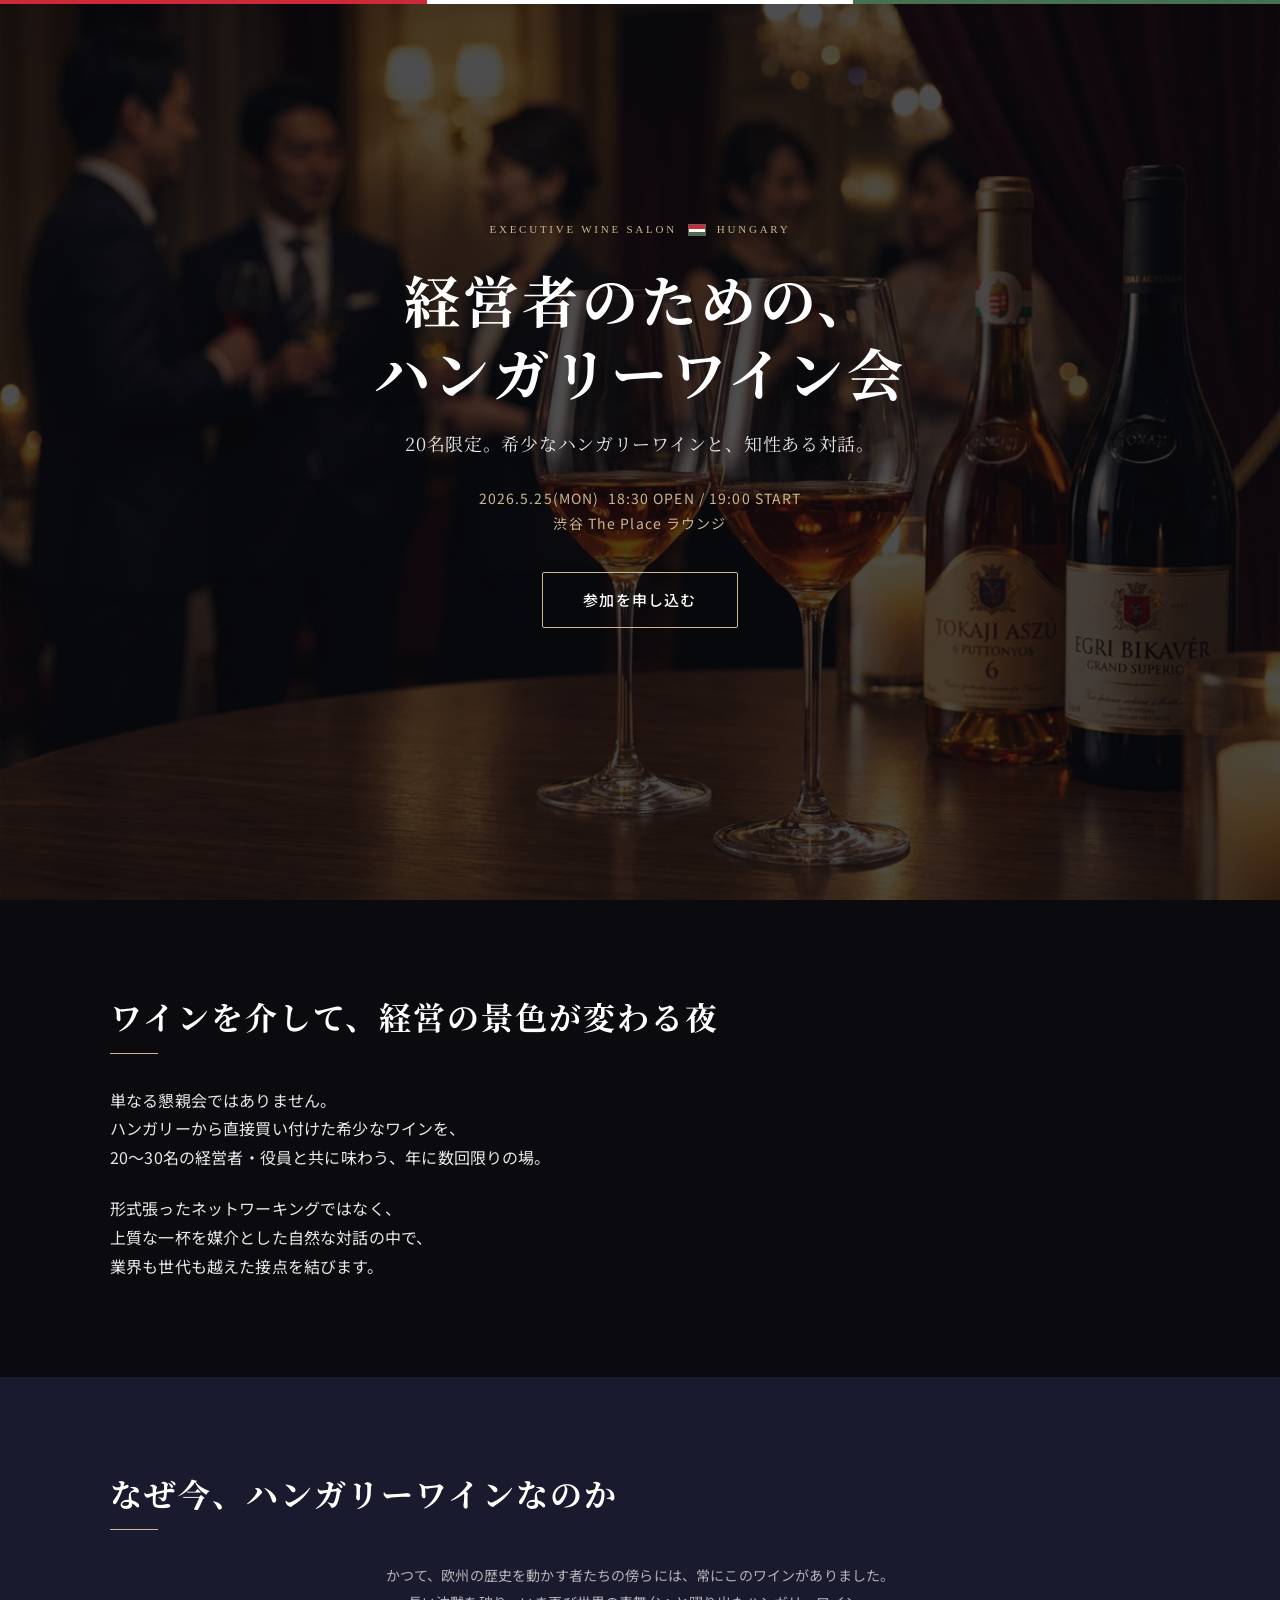
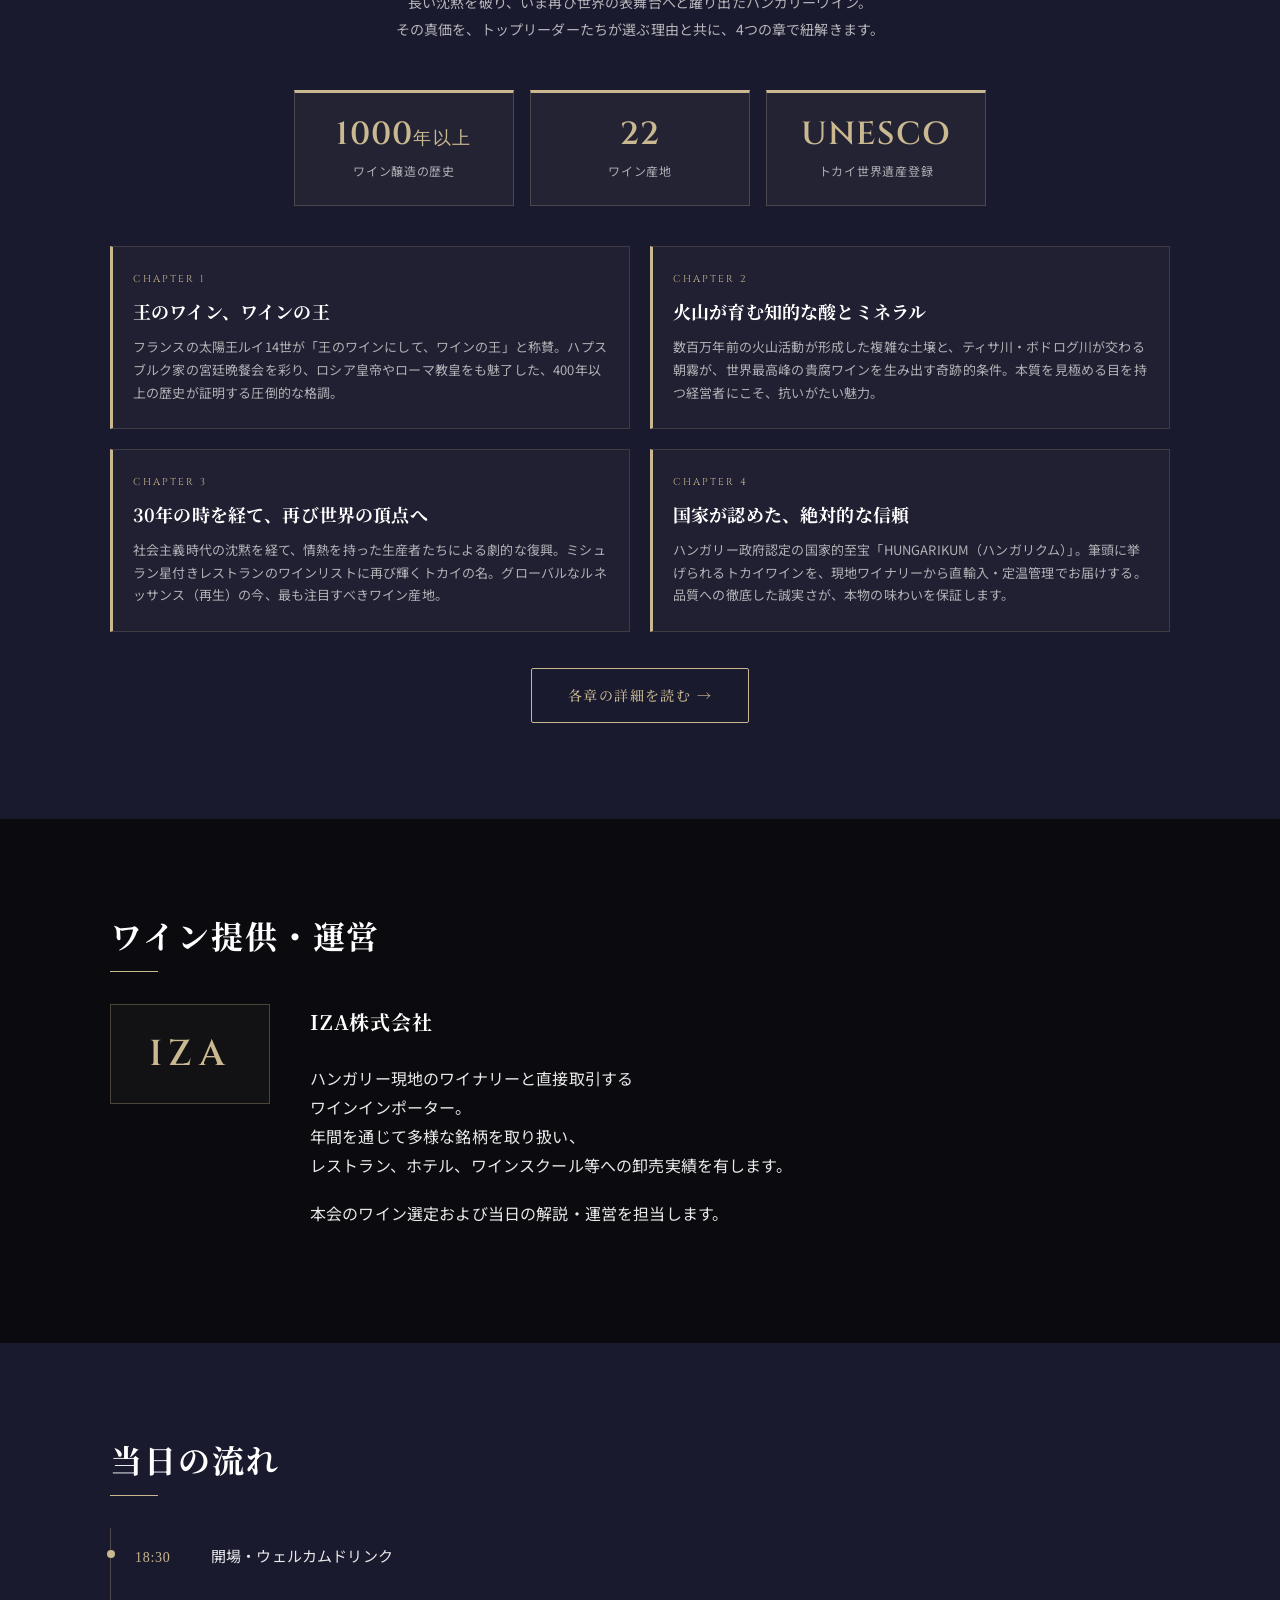
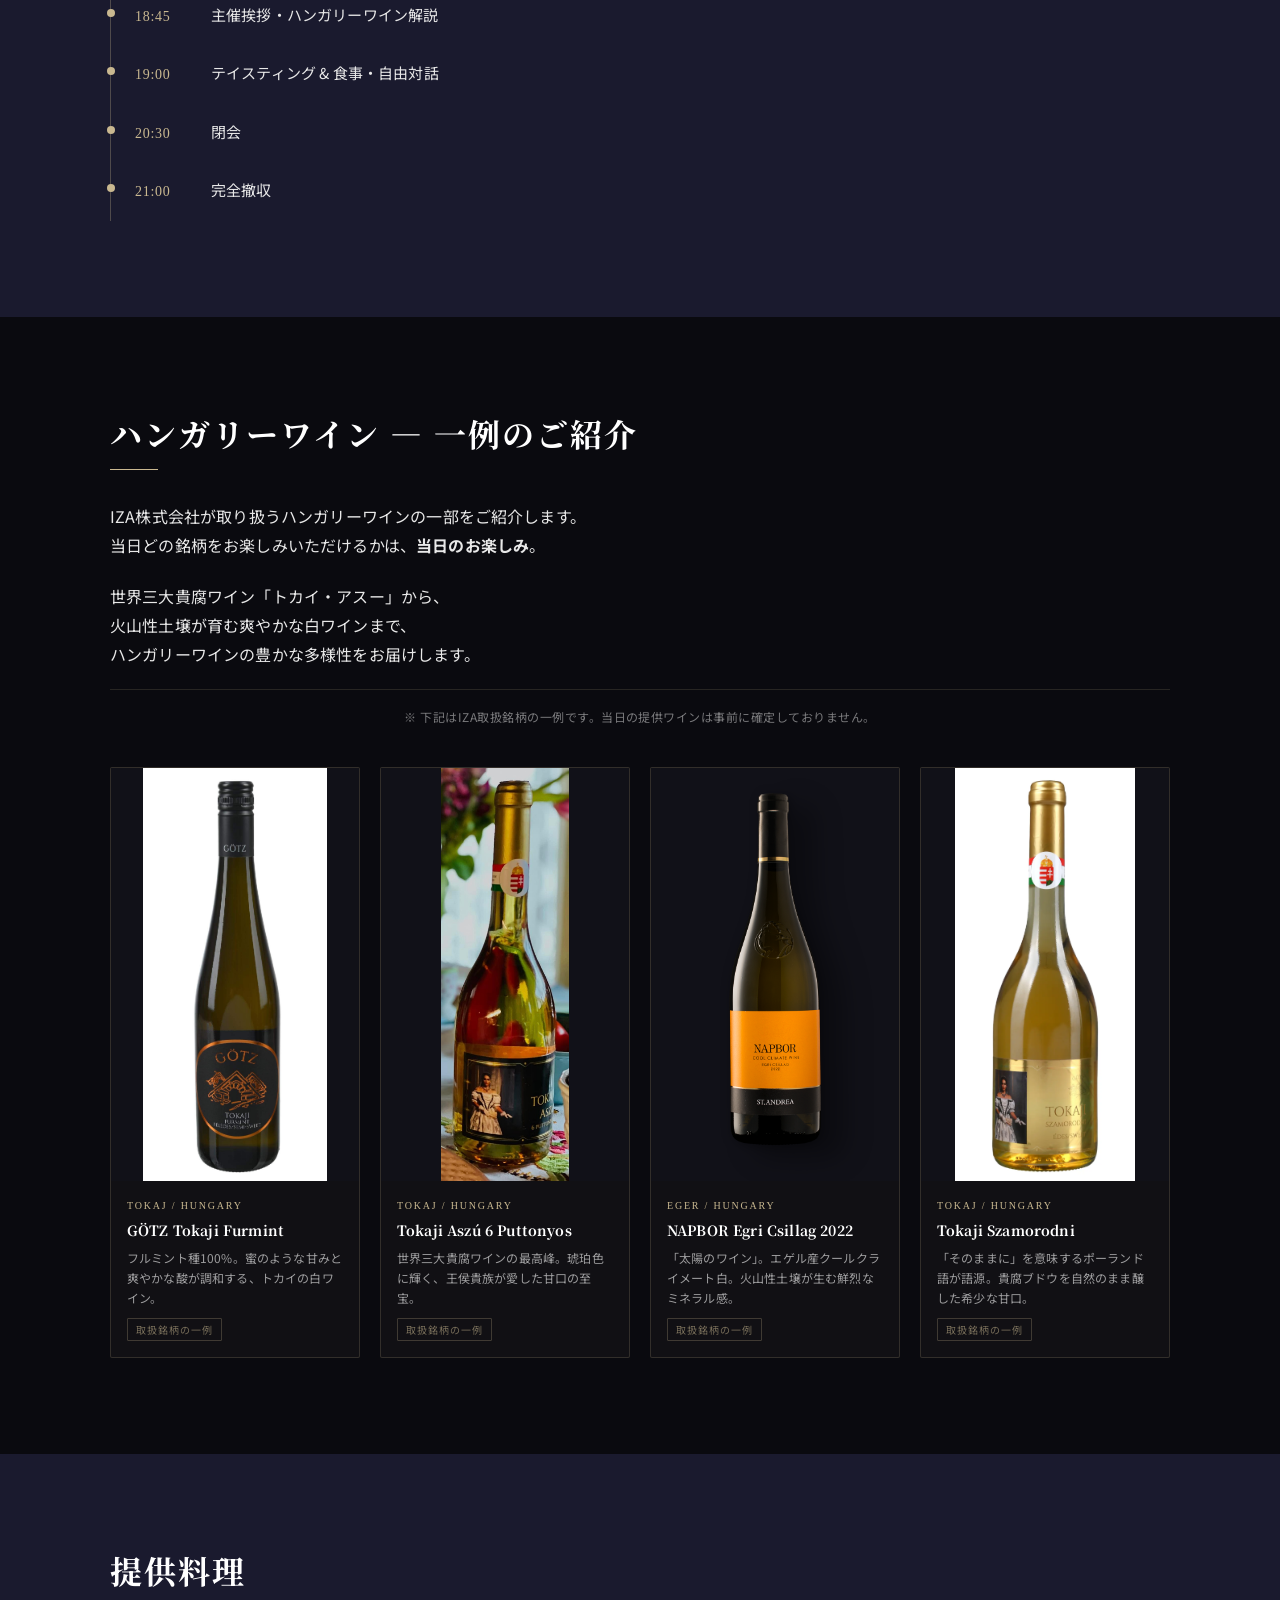
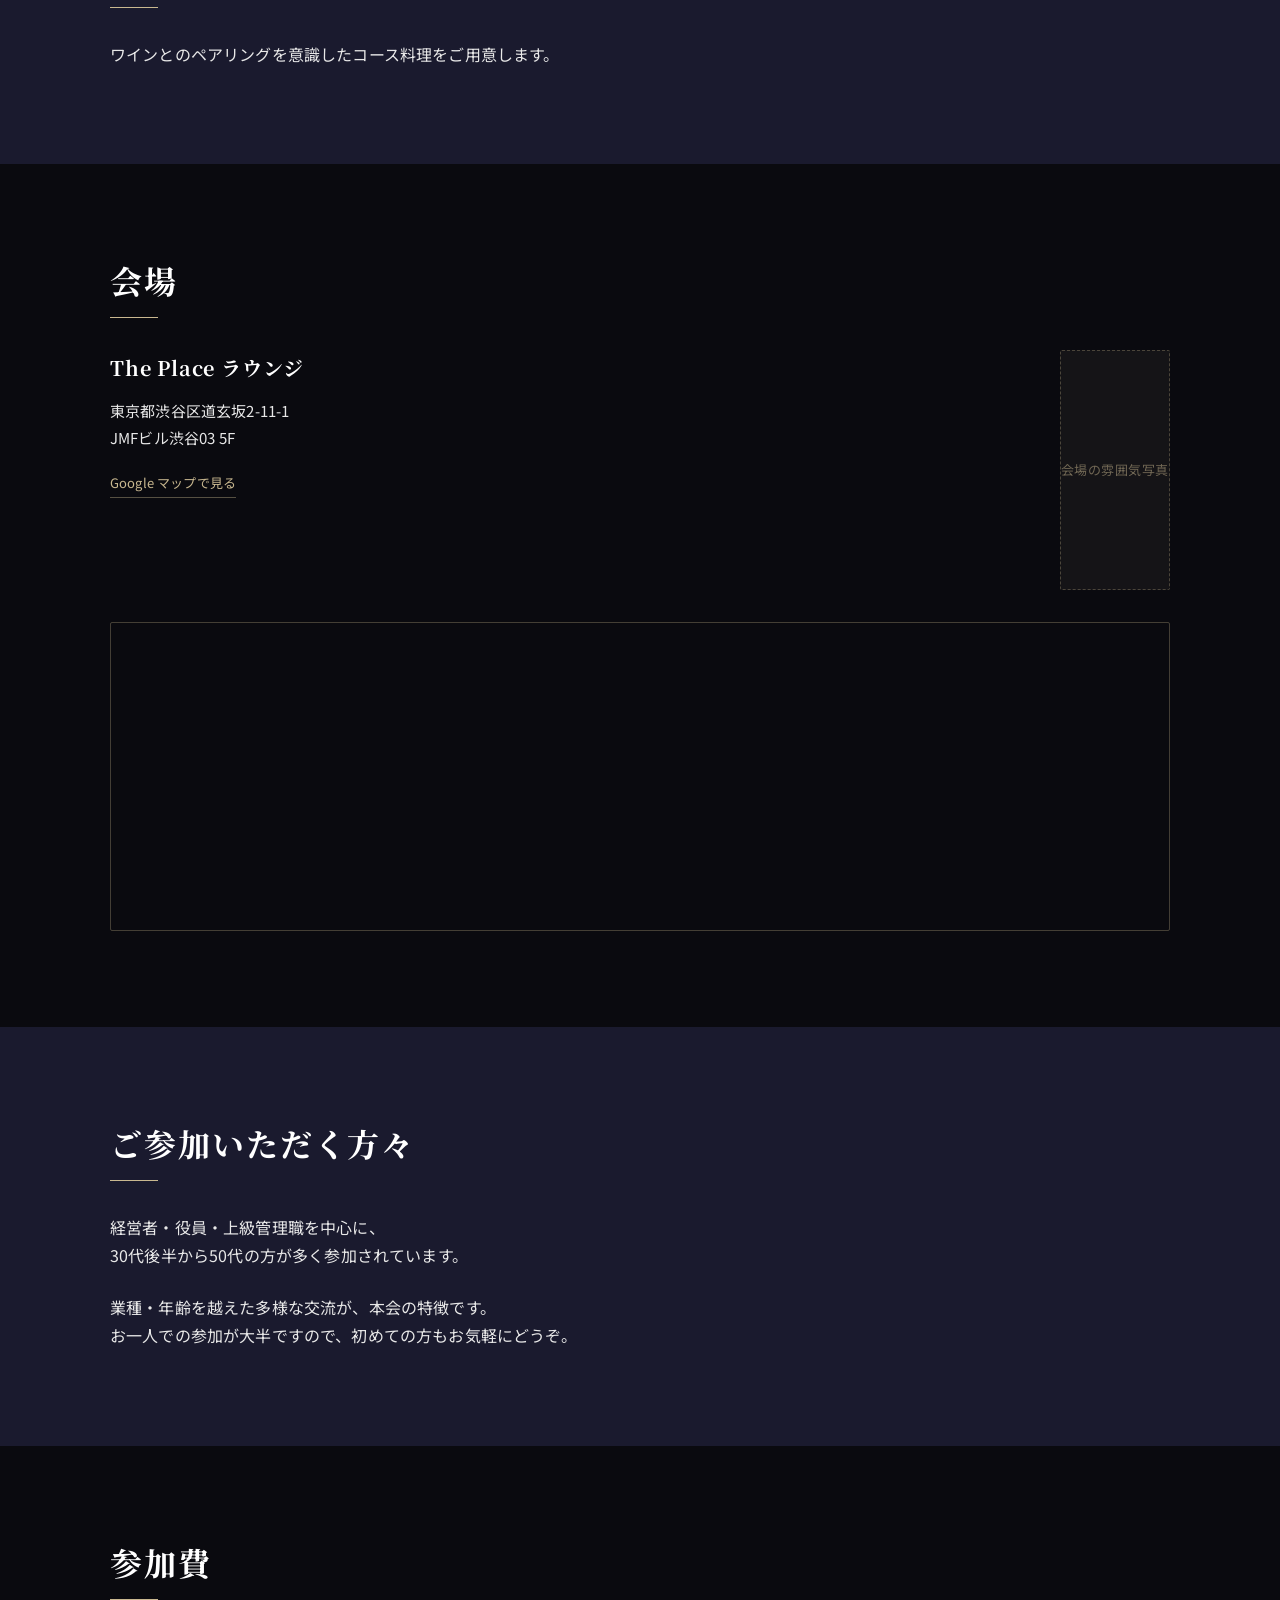
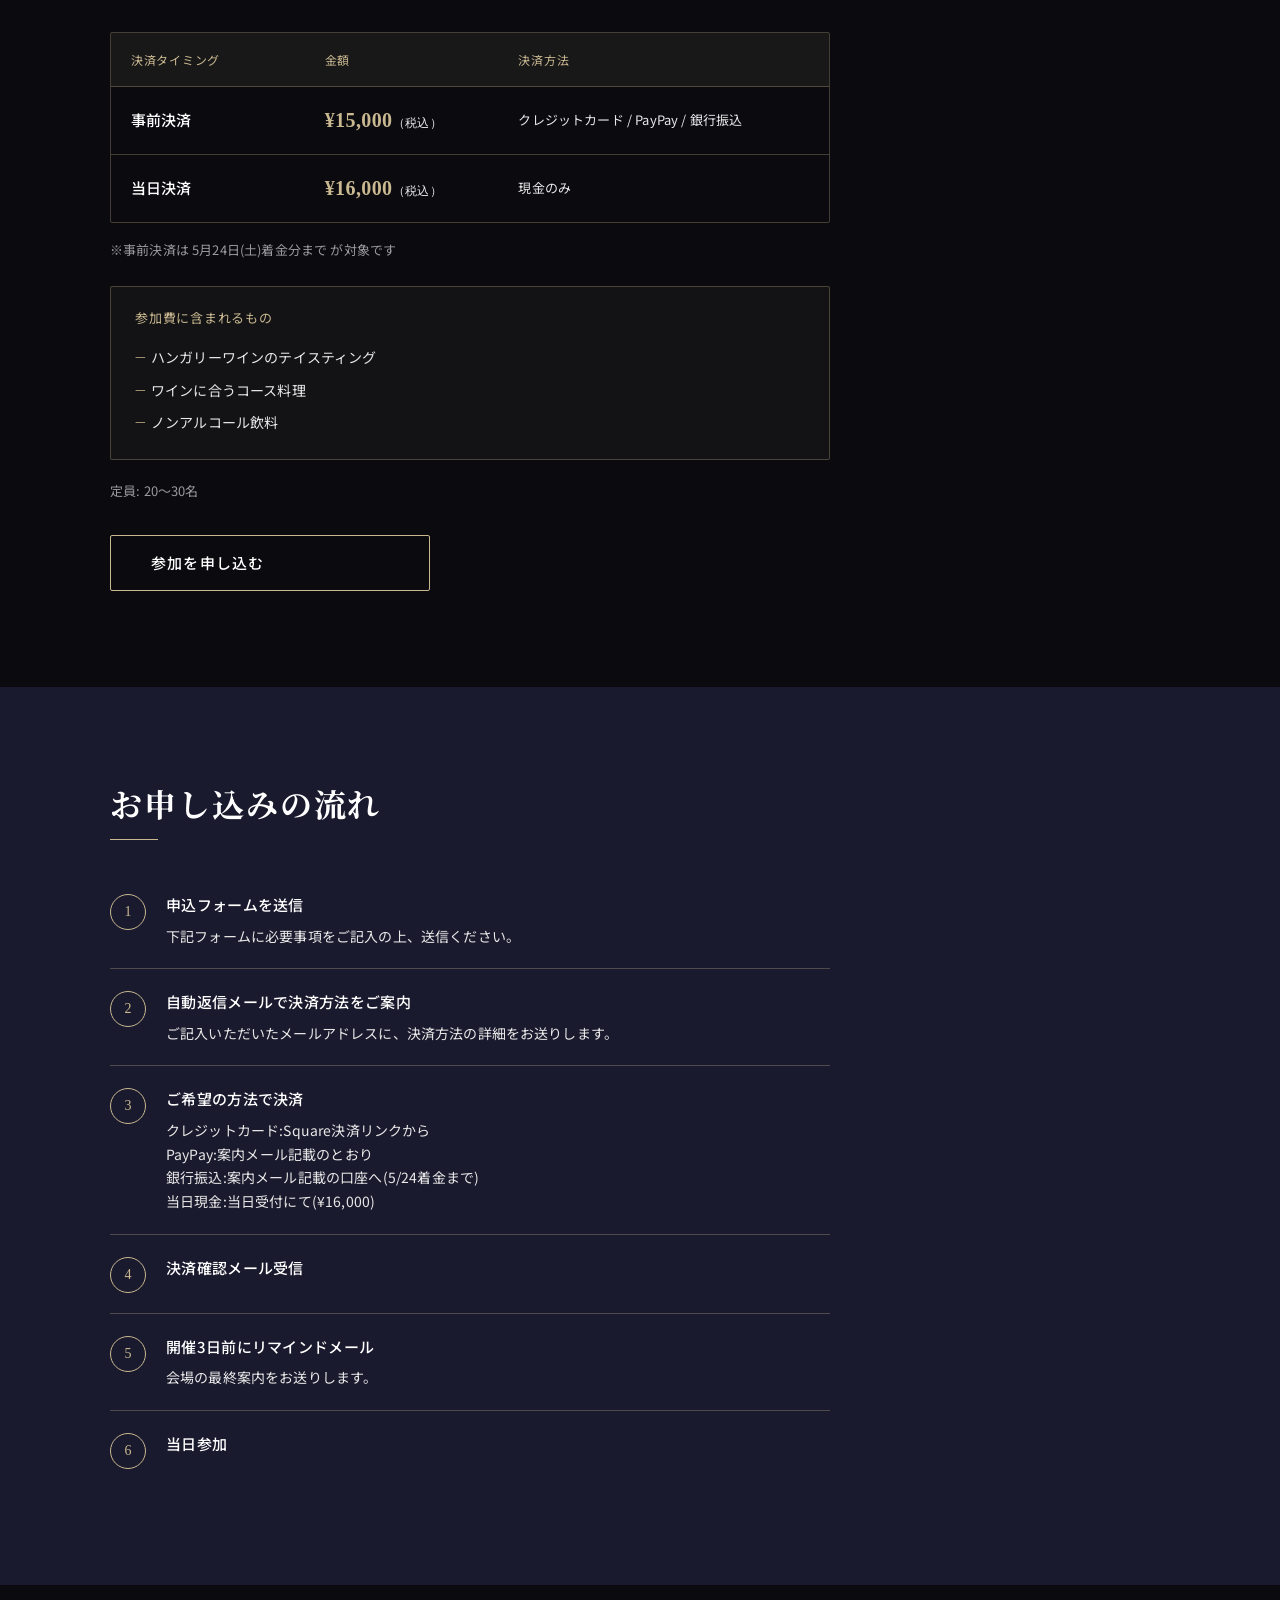
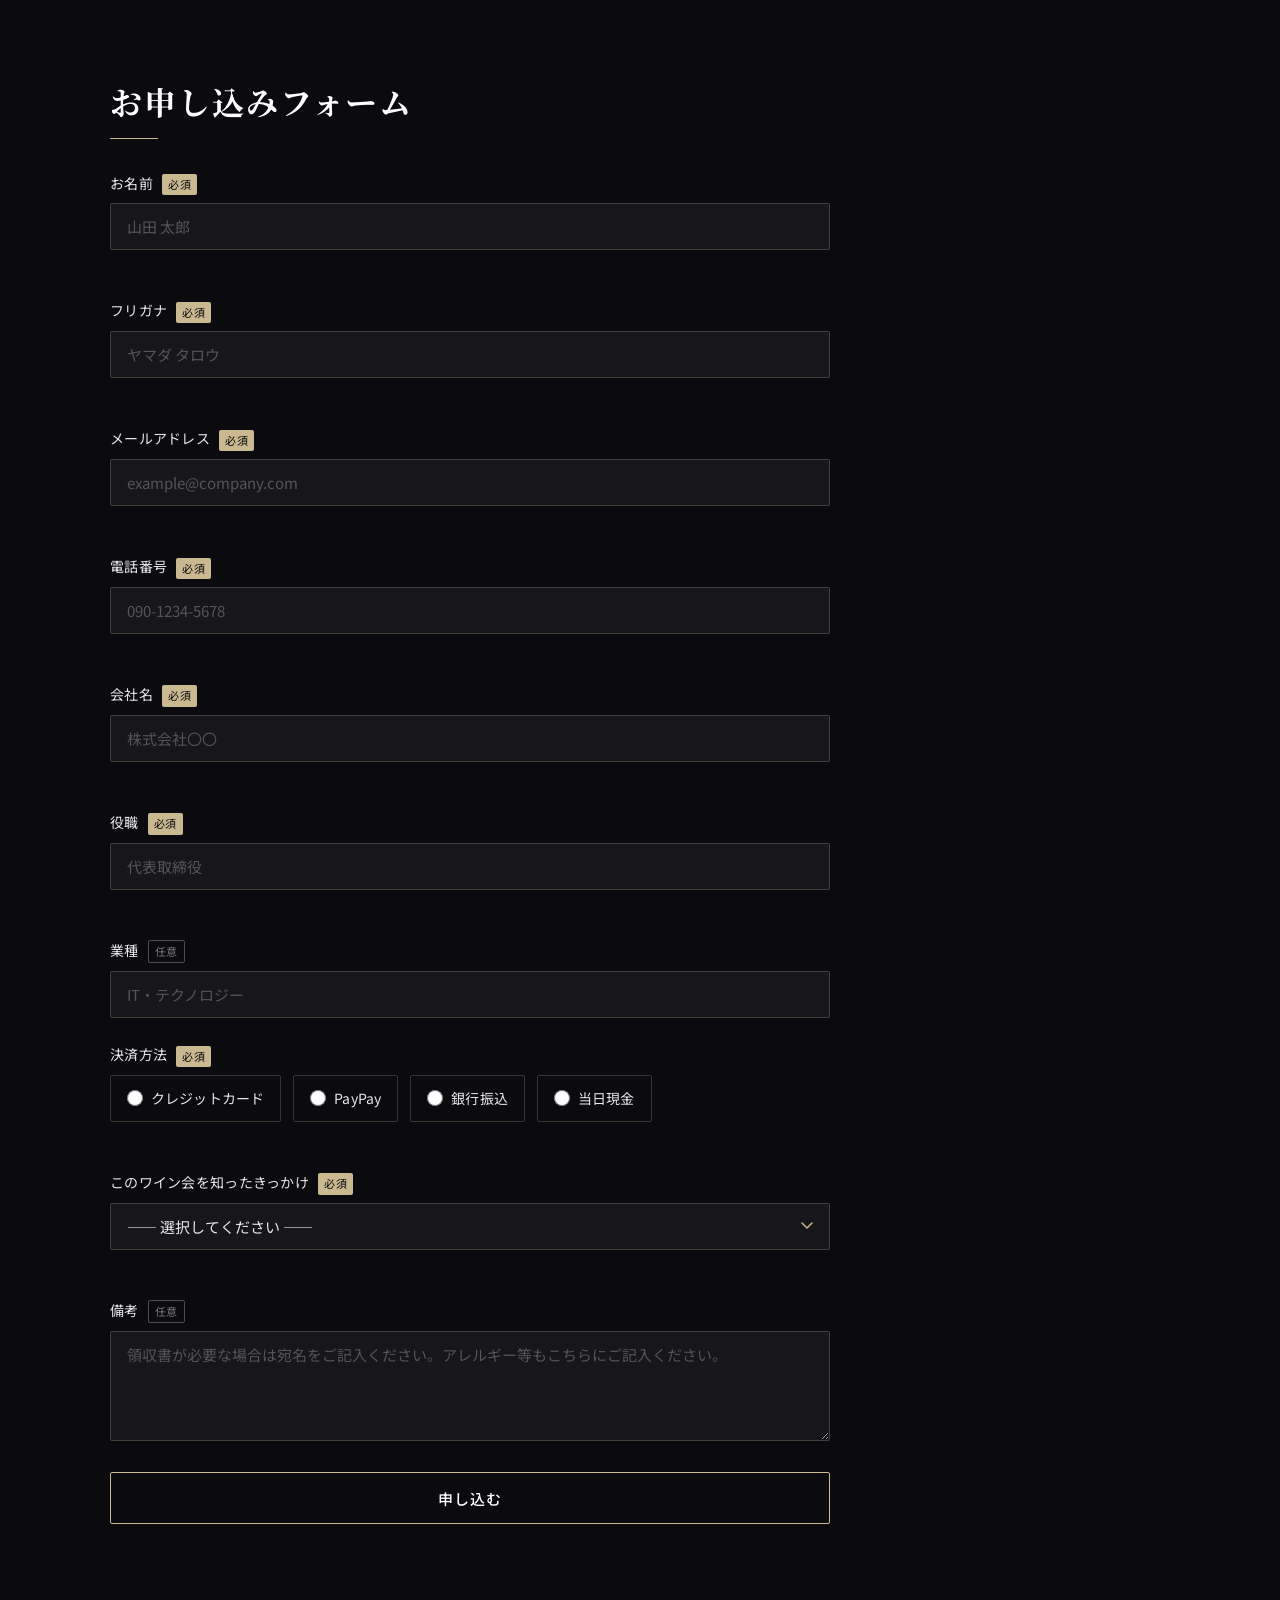
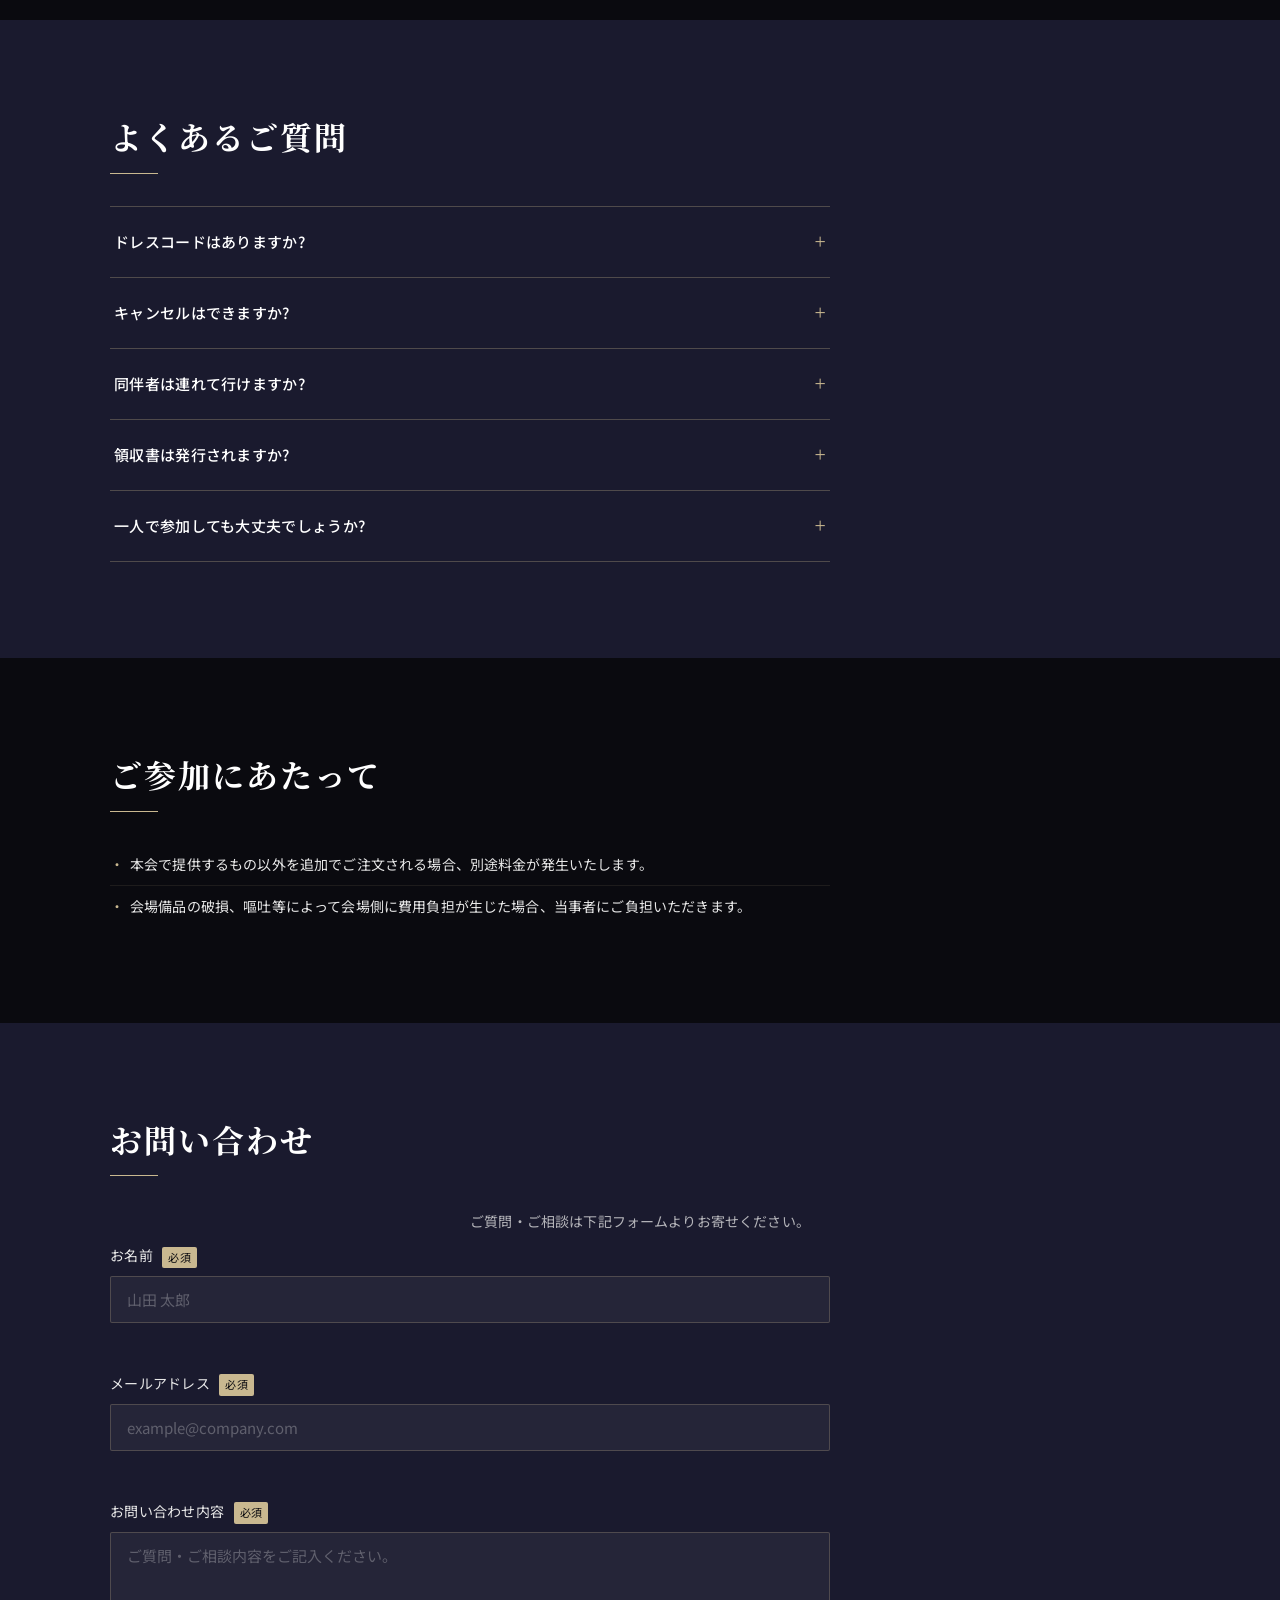
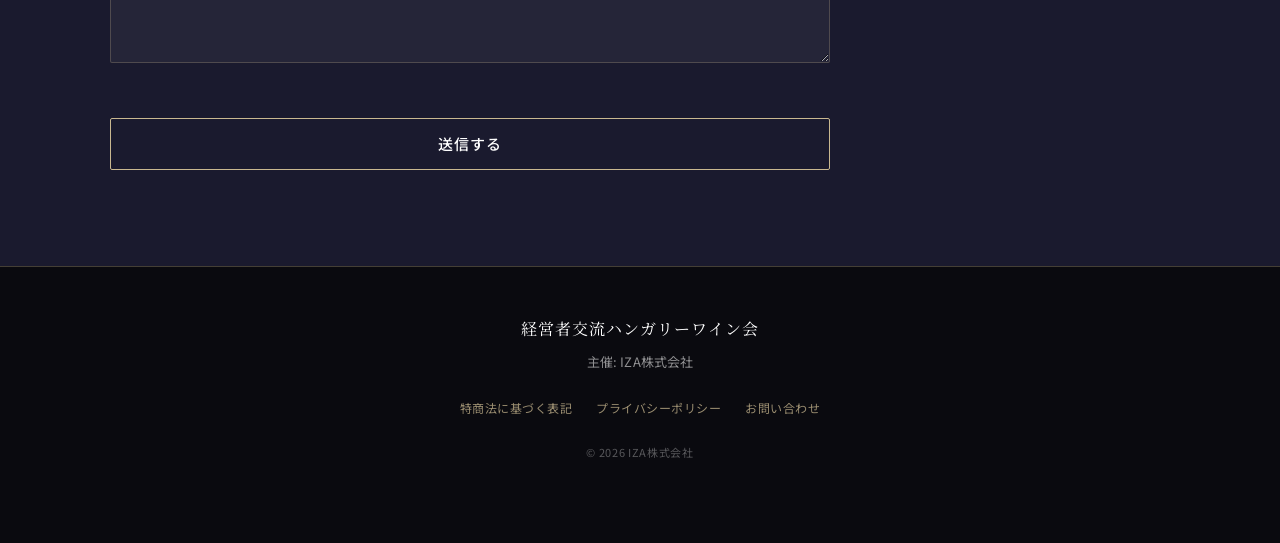
==== class-e-lp/index.html @ a647cb9e "fix: 誤字修正・時刻表記統一・HTML構造とCSSの整理 - index.html: 誤変換/簡体字を修正（傍ら、躍り出た、醸造、遺産、ルイ14世、HUNGARIKUM、徹底、ほか）、ヒーローとs" ====
<!DOCTYPE html>
<html lang="ja">
<head>
  <meta charset="UTF-8">
  <meta name="viewport" content="width=device-width, initial-scale=1.0">
  <title>経営者交流ハンガリーワイン会 | 2026年5月25日(月) 渋谷</title>
  <meta name="description" content="20名限定。希少なハンガリーワインと、知性ある対話。2026年5月25日(月)18:30開場・19:00開始、渋谷 The Place ラウンジにて開催。">

  <!-- OGP / Twitter Card -->
  <meta property="og:title" content="経営者交流ハンガリーワイン会 | 2026年5月25日(月)">
  <meta property="og:description" content="20名限定。希少なハンガリーワインと、知性ある対話。渋谷 The Place ラウンジにて開催。">
  <meta property="og:image" content="images/hero.png">
  <meta property="og:url" content="https://m-tkd.github.io/IZAJAPAN/class-e-lp/">
  <meta property="og:type" content="website">
  <meta property="og:site_name" content="経営者交流ハンガリーワイン会">
  <meta name="twitter:card" content="summary_large_image">
  <meta name="twitter:title" content="経営者交流ハンガリーワイン会 | 2026年5月25日(月)">
  <meta name="twitter:description" content="20名限定。希少なハンガリーワインと、知性ある対話。渋谷 The Place ラウンジにて開催。">
  <meta name="twitter:image" content="images/hero.png">

  <!-- Schema.org Event 構造化データ -->
  <script type="application/ld+json">
  {
    "@context": "https://schema.org",
    "@type": "Event",
    "name": "経営者交流ハンガリーワイン会 (Class-E)",
    "startDate": "2026-05-25T18:30:00+09:00",
    "endDate": "2026-05-25T21:00:00+09:00",
    "doorTime": "2026-05-25T18:30:00+09:00",
    "location": {
      "@type": "Place",
      "name": "The Place ラウンジ",
      "address": {
        "@type": "PostalAddress",
        "streetAddress": "道玄坂2-11-1 JMFビル渋谷03 5F",
        "addressLocality": "渋谷区",
        "addressRegion": "東京都",
        "addressCountry": "JP"
      }
    },
    "description": "20名限定。希少なハンガリーワインと、知性ある対話。経営者・役員を対象とした上質な交流会。",
    "organizer": {
      "@type": "Organization",
      "name": "IZA株式会社"
    },
    "offers": {
      "@type": "Offer",
      "price": "15000",
      "priceCurrency": "JPY",
      "availability": "https://schema.org/InStock",
      "url": "https://m-tkd.github.io/IZAJAPAN/class-e-lp/"
    }
  }
  </script>

  <!-- Meta Pixel -->
  <script>
  !function(f,b,e,v,n,t,s)
  {if(f.fbq)return;n=f.fbq=function(){n.callMethod?
  n.callMethod.apply(n,arguments):n.queue.push(arguments)};
  if(!f._fbq)f._fbq=n;n.push=n;n.loaded=!0;n.version='2.0';
  n.queue=[];t=b.createElement(e);t.async=!0;
  t.src=v;s=b.getElementsByTagName(e)[0];
  s.parentNode.insertBefore(t,s)}(window, document,'script',
  'https://connect.facebook.net/en_US/fbevents.js');
  fbq('init', '[META_PIXEL_ID]');
  fbq('track', 'PageView');
  </script>
  <noscript>
    <img height="1" width="1" style="display:none"
    src="https://www.facebook.com/tr?id=[META_PIXEL_ID]&ev=PageView&noscript=1" alt=""/>
  </noscript>

  <!-- GA4 -->
  <script async src="https://www.googletagmanager.com/gtag/js?id=[GA4_MEASUREMENT_ID]"></script>
  <script>
    window.dataLayer = window.dataLayer || [];
    function gtag(){dataLayer.push(arguments);}
    gtag('js', new Date());
    gtag('config', '[GA4_MEASUREMENT_ID]');
  </script>

  <!-- Google Fonts -->
  <link rel="preconnect" href="https://fonts.googleapis.com">
  <link rel="preconnect" href="https://fonts.gstatic.com" crossorigin>
  <link href="https://fonts.googleapis.com/css2?family=Noto+Serif+JP:wght@400;500;700&family=Noto+Sans+JP:wght@400;500&family=Cinzel:wght@400;600&display=swap" rel="stylesheet">

  <link rel="stylesheet" href="css/style.css">
</head>
<body>

  <!-- ハンガリーカラーバー（赤・白・緑） -->
  <div class="hungary-bar" aria-hidden="true">
    <span class="hungary-bar__stripe hungary-bar__stripe--red"></span>
    <span class="hungary-bar__stripe hungary-bar__stripe--white"></span>
    <span class="hungary-bar__stripe hungary-bar__stripe--green"></span>
  </div>

  <!-- ① ヒーロー(ファーストビュー) -->
  <section class="hero" id="hero">
    <div class="hero__bg">
      <img src="images/hero.png" alt="経営者交流ハンガリーワイン会" class="hero__bg-img" fetchpriority="high">
      <div class="hero__overlay"></div>
    </div>
    <div class="hero__content">
      <p class="hero__label">EXECUTIVE WINE SALON&nbsp;&nbsp;<span class="hero__flag" aria-hidden="true"><span class="hero__flag-stripe hero__flag-stripe--red"></span><span class="hero__flag-stripe hero__flag-stripe--white"></span><span class="hero__flag-stripe hero__flag-stripe--green"></span></span>&nbsp;&nbsp;HUNGARY</p>
      <h1 class="hero__title">
        経営者のための、<br>ハンガリーワイン会
      </h1>
      <p class="hero__subtitle">20名限定。希少なハンガリーワインと、知性ある対話。</p>
      <p class="hero__meta">
        2026.5.25(MON)&nbsp;&nbsp;18:30 OPEN&nbsp;/&nbsp;19:00 START<br>
        渋谷 The Place ラウンジ
      </p>
      <a href="#form" class="btn btn--primary hero__cta" id="hero-cta">参加を申し込む</a>
    </div>
  </section>

  <!-- ② 会の概要 -->
  <section class="section section--dark" id="about">
    <div class="container">
      <h2 class="section__title">ワインを介して、経営の景色が変わる夜</h2>
      <div class="section__body">
        <p>単なる懇親会ではありません。<br>
        ハンガリーから直接買い付けた希少なワインを、<br>
        20〜30名の経営者・役員と共に味わう、年に数回限りの場。</p>
        <p>形式張ったネットワーキングではなく、<br>
        上質な一杯を媒介とした自然な対話の中で、<br>
        業界も世代も越えた接点を結びます。</p>
      </div>
    </div>
  </section>

  <!-- ③ なぜハンガリーワインか -->
  <section class="section section--secondary" id="hungary">
    <div class="container">
      <h2 class="section__title">なぜ今、ハンガリーワインなのか</h2>
      <p class="section__lead">かつて、欧州の歴史を動かす者たちの傍らには、常にこのワインがありました。<br>長い沈黙を破り、いま再び世界の表舞台へと躍り出たハンガリーワイン。<br>その真価を、トップリーダーたちが選ぶ理由と共に、4つの章で紐解きます。</p>

      <!-- ハンガリー統計バッジ -->
      <div class="hungary-facts">
        <div class="hungary-fact">
          <span class="hungary-fact__num">1000<small>年以上</small></span>
          <span class="hungary-fact__label">ワイン醸造の歴史</span>
        </div>
        <div class="hungary-fact">
          <span class="hungary-fact__num">22</span>
          <span class="hungary-fact__label">ワイン産地</span>
        </div>
        <div class="hungary-fact">
          <span class="hungary-fact__num">UNESCO</span>
          <span class="hungary-fact__label">トカイ世界遺産登録</span>
        </div>
      </div>

      <!-- 4章構成 -->
      <div class="hungary-chapters">
        <div class="hungary-chapter">
          <div class="hungary-chapter__num">Chapter 1</div>
          <h3 class="hungary-chapter__title">王のワイン、ワインの王</h3>
          <p class="hungary-chapter__desc">フランスの太陽王ルイ14世が「王のワインにして、ワインの王」と称賛。ハプスブルク家の宮廷晩餐会を彩り、ロシア皇帝やローマ教皇をも魅了した、400年以上の歴史が証明する圧倒的な格調。</p>
        </div>
        <div class="hungary-chapter">
          <div class="hungary-chapter__num">Chapter 2</div>
          <h3 class="hungary-chapter__title">火山が育む知的な酸とミネラル</h3>
          <p class="hungary-chapter__desc">数百万年前の火山活動が形成した複雑な土壌と、ティサ川・ボドログ川が交わる朝霧が、世界最高峰の貴腐ワインを生み出す奇跡的条件。本質を見極める目を持つ経営者にこそ、抗いがたい魅力。</p>
        </div>
        <div class="hungary-chapter">
          <div class="hungary-chapter__num">Chapter 3</div>
          <h3 class="hungary-chapter__title">30年の時を経て、再び世界の頂点へ</h3>
          <p class="hungary-chapter__desc">社会主義時代の沈黙を経て、情熱を持った生産者たちによる劇的な復興。ミシュラン星付きレストランのワインリストに再び輝くトカイの名。グローバルなルネッサンス（再生）の今、最も注目すべきワイン産地。</p>
        </div>
        <div class="hungary-chapter">
          <div class="hungary-chapter__num">Chapter 4</div>
          <h3 class="hungary-chapter__title">国家が認めた、絶対的な信頼</h3>
          <p class="hungary-chapter__desc">ハンガリー政府認定の国家的至宝「HUNGARIKUM（ハンガリクム）」。筆頭に挙げられるトカイワインを、現地ワイナリーから直輸入・定温管理でお届けする。品質への徹底した誠実さが、本物の味わいを保証します。</p>
        </div>
      </div>

      <div class="hungary-readmore">
        <a href="https://premium-hungarywine.square.site/s/stories/%E3%81%AA%E3%81%9C%E4%BB%8A%E3%83%8F%E3%83%B3%E3%82%AC%E3%83%AA%E3%83%BC%E3%83%AF%E3%82%A4%E3%83%B3%E3%81%AA%E3%81%AE%E3%81%8B%EF%BC%9F" target="_blank" rel="noopener noreferrer" class="btn btn--outline">各章の詳細を読む &rarr;</a>
      </div>
    </div>
  </section>

  <!-- ④ 主催者紹介 -->
  <section class="section section--dark" id="organizer">
    <div class="container">
      <h2 class="section__title">ワイン提供・運営</h2>
      <div class="organizer__inner">
        <div class="organizer__logo-area">
          <div class="organizer__logo-text">IZA</div>
        </div>
        <div class="organizer__text">
          <p class="organizer__name">IZA株式会社</p>
          <p>ハンガリー現地のワイナリーと直接取引する<br>
          ワインインポーター。<br>
          年間を通じて多様な銘柄を取り扱い、<br>
          レストラン、ホテル、ワインスクール等への卸売実績を有します。</p>
          <p>本会のワイン選定および当日の解説・運営を担当します。</p>
        </div>
      </div>
    </div>
  </section>

  <!-- ⑤ 当日のプログラム -->
  <section class="section section--secondary" id="program">
    <div class="container">
      <h2 class="section__title">当日の流れ</h2>
      <div class="timeline">
        <div class="timeline__item">
          <span class="timeline__time">18:30</span>
          <span class="timeline__content">開場・ウェルカムドリンク</span>
        </div>
        <div class="timeline__item">
          <span class="timeline__time">18:45</span>
          <span class="timeline__content">主催挨拶・ハンガリーワイン解説</span>
        </div>
        <div class="timeline__item">
          <span class="timeline__time">19:00</span>
          <span class="timeline__content">テイスティング &amp; 食事・自由対話</span>
        </div>
        <div class="timeline__item">
          <span class="timeline__time">20:30</span>
          <span class="timeline__content">閉会</span>
        </div>
        <div class="timeline__item">
          <span class="timeline__time">21:00</span>
          <span class="timeline__content">完全撤収</span>
        </div>
      </div>
    </div>
  </section>

  <!-- ⑥ 提供ワイン -->
  <section class="section section--dark" id="wine">
    <div class="container">
      <h2 class="section__title">ハンガリーワイン — 一例のご紹介</h2>
      <div class="section__body">
        <p>IZA株式会社が取り扱うハンガリーワインの一部をご紹介します。<br>
        当日どの銘柄をお楽しみいただけるかは、<strong>当日のお楽しみ</strong>。</p>
        <p>世界三大貴腐ワイン「トカイ・アスー」から、<br>
        火山性土壌が育む爽やかな白ワインまで、<br>
        ハンガリーワインの豊かな多様性をお届けします。</p>
      </div>
      <p class="wine-note">※ 下記はIZA取扱銘柄の一例です。当日の提供ワインは事前に確定しておりません。</p>
      <div class="wine-grid">
        <div class="wine-card">
          <div class="wine-card__img-wrap">
            <img src="images/wine-gotz-furmint.jpg" alt="GÖTZ Tokaji Furmint Semi-Sweet" loading="lazy" class="wine-card__img">
          </div>
          <div class="wine-card__body">
            <p class="wine-card__region">Tokaj / Hungary</p>
            <p class="wine-card__name">GÖTZ Tokaji Furmint</p>
            <p class="wine-card__desc">フルミント種100%。蜜のような甘みと爽やかな酸が調和する、トカイの白ワイン。</p>
            <p class="wine-card__example">取扱銘柄の一例</p>
          </div>
        </div>
        <div class="wine-card">
          <div class="wine-card__img-wrap">
            <img src="images/wine-tokaji-aszu.jpg" alt="Tokaji Aszú 6 Puttonyos" loading="lazy" class="wine-card__img">
          </div>
          <div class="wine-card__body">
            <p class="wine-card__region">Tokaj / Hungary</p>
            <p class="wine-card__name">Tokaji Aszú 6 Puttonyos</p>
            <p class="wine-card__desc">世界三大貴腐ワインの最高峰。琥珀色に輝く、王侯貴族が愛した甘口の至宝。</p>
            <p class="wine-card__example">取扱銘柄の一例</p>
          </div>
        </div>
        <div class="wine-card">
          <div class="wine-card__img-wrap">
            <img src="images/wine-napbor.png" alt="NAPBOR Egri Csillag 2022" loading="lazy" class="wine-card__img">
          </div>
          <div class="wine-card__body">
            <p class="wine-card__region">Eger / Hungary</p>
            <p class="wine-card__name">NAPBOR Egri Csillag 2022</p>
            <p class="wine-card__desc">「太陽のワイン」。エゲル産クールクライメート白。火山性土壌が生む鮮烈なミネラル感。</p>
            <p class="wine-card__example">取扱銘柄の一例</p>
          </div>
        </div>
        <div class="wine-card">
          <div class="wine-card__img-wrap">
            <img src="images/wine-tokaji-szamorodni.webp" alt="Tokaji Szamorodni Édes" loading="lazy" class="wine-card__img">
          </div>
          <div class="wine-card__body">
            <p class="wine-card__region">Tokaj / Hungary</p>
            <p class="wine-card__name">Tokaji Szamorodni</p>
            <p class="wine-card__desc">「そのままに」を意味するポーランド語が語源。貴腐ブドウを自然のまま醸した希少な甘口。</p>
            <p class="wine-card__example">取扱銘柄の一例</p>
          </div>
        </div>
      </div>
    </div>
  </section>

  <!-- ⑦ 提供料理 -->
  <section class="section section--secondary" id="food">
    <div class="container">
      <h2 class="section__title">提供料理</h2>
      <div class="section__body">
        <p>ワインとのペアリングを意識したコース料理をご用意します。</p>
      </div>
    </div>
  </section>

  <!-- ⑧ 会場 -->
  <section class="section section--dark" id="venue">
    <div class="container">
      <h2 class="section__title">会場</h2>
      <div class="venue__inner">
        <div class="venue__info">
          <p class="venue__name">The Place ラウンジ</p>
          <p class="venue__address">
            東京都渋谷区道玄坂2-11-1<br>
            JMFビル渋谷03 5F
          </p>
          <a href="https://maps.app.goo.gl/hjdQd2FqoygSBybW6" target="_blank" rel="noopener noreferrer" class="venue__map-link">Google マップで見る</a>
        </div>
        <div class="image-placeholder image-placeholder--venue" aria-label="会場の雰囲気写真（後日差し替え予定）">
          <span>会場の雰囲気写真</span>
        </div>
      </div>
      <div class="venue__map">
        <iframe
          src="https://www.google.com/maps/embed?pb=!1m18!1m12!1m3!1d3241.7!2d139.6980!3d35.6580!2m3!1f0!2f0!3f0!3m2!1i1024!2i768!4f13.1!3m3!1m2!1s0x0%3A0x0!2zMzXCsDM5JzI4LjgiTiAxMznCsDQxJzUyLjgiRQ!5e0!3m2!1sja!2sjp!4v1"
          width="100%"
          height="300"
          style="border:0;"
          allowfullscreen=""
          loading="lazy"
          referrerpolicy="no-referrer-when-downgrade"
          title="The Place ラウンジ 地図"
          aria-label="会場の地図">
        </iframe>
      </div>
    </div>
  </section>

  <!-- ⑨ 参加者像 -->
  <section class="section section--secondary" id="attendees">
    <div class="container">
      <h2 class="section__title">ご参加いただく方々</h2>
      <div class="section__body">
        <p>経営者・役員・上級管理職を中心に、<br>
        30代後半から50代の方が多く参加されています。</p>
        <p>業種・年齢を越えた多様な交流が、本会の特徴です。<br>
        お一人での参加が大半ですので、初めての方もお気軽にどうぞ。</p>
      </div>
    </div>
  </section>

  <!-- ⑩ 参加費・申込 -->
  <section class="section section--dark" id="pricing">
    <div class="container">
      <h2 class="section__title">参加費</h2>
      <div class="pricing__table">
        <div class="pricing__row pricing__row--header">
          <span>決済タイミング</span>
          <span>金額</span>
          <span>決済方法</span>
        </div>
        <div class="pricing__row">
          <span class="pricing__label">事前決済</span>
          <span class="pricing__amount">¥15,000<small>（税込）</small></span>
          <span class="pricing__method">クレジットカード / PayPay / 銀行振込</span>
        </div>
        <div class="pricing__row">
          <span class="pricing__label">当日決済</span>
          <span class="pricing__amount">¥16,000<small>（税込）</small></span>
          <span class="pricing__method">現金のみ</span>
        </div>
      </div>
      <p class="pricing__note">※事前決済は 5月24日(土)着金分まで が対象です</p>
      <div class="pricing__includes">
        <p class="pricing__includes-title">参加費に含まれるもの</p>
        <ul>
          <li>ハンガリーワインのテイスティング</li>
          <li>ワインに合うコース料理</li>
          <li>ノンアルコール飲料</li>
        </ul>
      </div>
      <p class="pricing__capacity">定員: 20〜30名</p>
      <a href="#form" class="btn btn--primary pricing__cta" id="pricing-cta">参加を申し込む</a>
    </div>
  </section>

  <!-- ⑪ お申し込みの流れ -->
  <section class="section section--secondary" id="flow">
    <div class="container">
      <h2 class="section__title">お申し込みの流れ</h2>
      <div class="steps">
        <div class="step">
          <div class="step__number">1</div>
          <div class="step__body">
            <p class="step__title">申込フォームを送信</p>
            <p class="step__desc">下記フォームに必要事項をご記入の上、送信ください。</p>
          </div>
        </div>
        <div class="step">
          <div class="step__number">2</div>
          <div class="step__body">
            <p class="step__title">自動返信メールで決済方法をご案内</p>
            <p class="step__desc">ご記入いただいたメールアドレスに、決済方法の詳細をお送りします。</p>
          </div>
        </div>
        <div class="step">
          <div class="step__number">3</div>
          <div class="step__body">
            <p class="step__title">ご希望の方法で決済</p>
            <p class="step__desc">
              クレジットカード:Square決済リンクから<br>
              PayPay:案内メール記載のとおり<br>
              銀行振込:案内メール記載の口座へ(5/24着金まで)<br>
              当日現金:当日受付にて(¥16,000)
            </p>
          </div>
        </div>
        <div class="step">
          <div class="step__number">4</div>
          <div class="step__body">
            <p class="step__title">決済確認メール受信</p>
          </div>
        </div>
        <div class="step">
          <div class="step__number">5</div>
          <div class="step__body">
            <p class="step__title">開催3日前にリマインドメール</p>
            <p class="step__desc">会場の最終案内をお送りします。</p>
          </div>
        </div>
        <div class="step">
          <div class="step__number">6</div>
          <div class="step__body">
            <p class="step__title">当日参加</p>
          </div>
        </div>
      </div>
    </div>
  </section>

  <!-- ⑫ 申込フォーム -->
  <section class="section section--dark" id="form">
    <div class="container">
      <h2 class="section__title">お申し込みフォーム</h2>

      <!-- 送信完了メッセージ(非表示) -->
      <div class="form-success" id="form-success" role="alert" aria-live="polite" style="display:none;">
        <h3>お申込みありがとうございました。</h3>
        <p>ご記入いただいたメールアドレスに、<br>
        決済方法の詳細をお送りいたしました。</p>
        <p>メールが届かない場合は、<br>
        迷惑メールフォルダをご確認の上、<br>
        お問い合わせフォームよりご連絡ください。</p>
      </div>

      <form class="apply-form" id="apply-form" novalidate>
        <div class="form-group">
          <label for="name" class="form-label">お名前 <span class="required">必須</span></label>
          <input type="text" id="name" name="name" class="form-input" required autocomplete="name" placeholder="山田 太郎">
          <span class="form-error" id="name-error"></span>
        </div>
        <div class="form-group">
          <label for="furigana" class="form-label">フリガナ <span class="required">必須</span></label>
          <input type="text" id="furigana" name="furigana" class="form-input" required placeholder="ヤマダ タロウ">
          <span class="form-error" id="furigana-error"></span>
        </div>
        <div class="form-group">
          <label for="email" class="form-label">メールアドレス <span class="required">必須</span></label>
          <input type="email" id="email" name="email" class="form-input" required autocomplete="email" placeholder="example@company.com">
          <span class="form-error" id="email-error"></span>
        </div>
        <div class="form-group">
          <label for="tel" class="form-label">電話番号 <span class="required">必須</span></label>
          <input type="tel" id="tel" name="tel" class="form-input" required autocomplete="tel" placeholder="090-1234-5678">
          <span class="form-error" id="tel-error"></span>
        </div>
        <div class="form-group">
          <label for="company" class="form-label">会社名 <span class="required">必須</span></label>
          <input type="text" id="company" name="company" class="form-input" required autocomplete="organization" placeholder="株式会社〇〇">
          <span class="form-error" id="company-error"></span>
        </div>
        <div class="form-group">
          <label for="position" class="form-label">役職 <span class="required">必須</span></label>
          <input type="text" id="position" name="position" class="form-input" required autocomplete="organization-title" placeholder="代表取締役">
          <span class="form-error" id="position-error"></span>
        </div>
        <div class="form-group">
          <label for="industry" class="form-label">業種 <span class="optional">任意</span></label>
          <input type="text" id="industry" name="industry" class="form-input" placeholder="IT・テクノロジー">
        </div>
        <div class="form-group">
          <fieldset>
            <legend class="form-label">決済方法 <span class="required">必須</span></legend>
            <div class="radio-group">
              <label class="radio-label">
                <input type="radio" name="payment" value="クレジットカード" required>
                <span>クレジットカード</span>
              </label>
              <label class="radio-label">
                <input type="radio" name="payment" value="PayPay">
                <span>PayPay</span>
              </label>
              <label class="radio-label">
                <input type="radio" name="payment" value="銀行振込">
                <span>銀行振込</span>
              </label>
              <label class="radio-label">
                <input type="radio" name="payment" value="当日現金">
                <span>当日現金</span>
              </label>
            </div>
            <span class="form-error" id="payment-error"></span>
          </fieldset>
        </div>
        <div class="form-group">
          <label for="source" class="form-label">このワイン会を知ったきっかけ <span class="required">必須</span></label>
          <select id="source" name="source" class="form-input form-select" required>
            <option value="" disabled selected>―― 選択してください ――</option>
            <option value="SNS(インスタグラム)">SNS（インスタグラム）</option>
            <option value="SNS(その他)">SNS（その他）</option>
            <option value="知人・紹介">知人・紹介</option>
            <option value="メールマガジン">メールマガジン</option>
            <option value="イベントサイト">イベントサイト（Peatixなど）</option>
            <option value="検索（Googleなど）">検索（Googleなど）</option>
            <option value="以前参加したことがある">以前参加したことがある</option>
            <option value="その他">その他</option>
          </select>
          <span class="form-error" id="source-error"></span>
        </div>
        <div class="form-group">
          <label for="remarks" class="form-label">備考 <span class="optional">任意</span></label>
          <textarea id="remarks" name="remarks" class="form-textarea" rows="4" placeholder="領収書が必要な場合は宛名をご記入ください。アレルギー等もこちらにご記入ください。"></textarea>
        </div>
        <button type="submit" class="btn btn--primary btn--full" id="submit-btn">
          <span class="btn-text">申し込む</span>
          <span class="btn-loading" style="display:none;">送信中...</span>
        </button>
      </form>
    </div>
  </section>

  <!-- ⑬ FAQ -->
  <section class="section section--secondary" id="faq">
    <div class="container">
      <h2 class="section__title">よくあるご質問</h2>
      <div class="faq-list">
        <details class="faq-item">
          <summary class="faq-question">ドレスコードはありますか?</summary>
          <div class="faq-answer">
            <p>スマートカジュアル以上を推奨いたします。</p>
          </div>
        </details>
        <details class="faq-item">
          <summary class="faq-question">キャンセルはできますか?</summary>
          <div class="faq-answer">
            <p>8日前までは全額返金いたします。<br>
            7日前から5日前までは50%、<br>
            4日前以降は100%のキャンセル料が発生します。</p>
            <p>万が一お越しいただけなくなった場合、<br>
            代わりの方への枠の譲渡は可能です(キャンセル料はかかりません)。</p>
          </div>
        </details>
        <details class="faq-item">
          <summary class="faq-question">同伴者は連れて行けますか?</summary>
          <div class="faq-answer">
            <p>同伴者とのご参加は可能です。<br>
            お手数ですが、同伴者の方の分も別途お申し込みいただけますようお願いいたします。</p>
          </div>
        </details>
        <details class="faq-item">
          <summary class="faq-question">領収書は発行されますか?</summary>
          <div class="faq-answer">
            <p>法人宛の領収書発行に対応しております。<br>
            お申込時に備考欄にご記入ください。</p>
          </div>
        </details>
        <details class="faq-item">
          <summary class="faq-question">一人で参加しても大丈夫でしょうか?</summary>
          <div class="faq-answer">
            <p>8〜9割の方がお一人でご参加されています。<br>
            どうぞお気軽に。</p>
          </div>
        </details>
      </div>
    </div>
  </section>

  <!-- ⑭ ご参加にあたっての注意事項 -->
  <section class="section section--dark" id="notes">
    <div class="container">
      <h2 class="section__title">ご参加にあたって</h2>
      <div class="section__body">
        <ul class="notes-list">
          <li>本会で提供するもの以外を追加でご注文される場合、別途料金が発生いたします。</li>
          <li>会場備品の破損、嘔吐等によって会場側に費用負担が生じた場合、当事者にご負担いただきます。</li>
        </ul>
      </div>
    </div>
  </section>

  <!-- ⑮ お問い合わせ -->
  <section class="section section--secondary" id="contact">
    <div class="container">
      <h2 class="section__title">お問い合わせ</h2>
      <p class="section__lead">ご質問・ご相談は下記フォームよりお寄せください。</p>

      <!-- 問い合わせ送信完了メッセージ(非表示) -->
      <div class="form-success" id="contact-success" role="alert" aria-live="polite" style="display:none;">
        <h3>お問い合わせを受け付けました。</h3>
        <p>ご記入いただいたメールアドレスに、受領確認メールをお送りいたしました。</p>
      </div>

      <form class="contact-form" id="contact-form" novalidate>
        <div class="form-group">
          <label for="contact-name" class="form-label">お名前 <span class="required">必須</span></label>
          <input type="text" id="contact-name" name="contact-name" class="form-input" required autocomplete="name" placeholder="山田 太郎">
          <span class="form-error" id="contact-name-error"></span>
        </div>
        <div class="form-group">
          <label for="contact-email" class="form-label">メールアドレス <span class="required">必須</span></label>
          <input type="email" id="contact-email" name="contact-email" class="form-input" required autocomplete="email" placeholder="example@company.com">
          <span class="form-error" id="contact-email-error"></span>
        </div>
        <div class="form-group">
          <label for="contact-message" class="form-label">お問い合わせ内容 <span class="required">必須</span></label>
          <textarea id="contact-message" name="contact-message" class="form-textarea" rows="5" required placeholder="ご質問・ご相談内容をご記入ください。"></textarea>
          <span class="form-error" id="contact-message-error"></span>
        </div>
        <button type="submit" class="btn btn--primary btn--full" id="contact-submit-btn">
          <span class="btn-text">送信する</span>
          <span class="btn-loading" style="display:none;">送信中...</span>
        </button>
      </form>
    </div>
  </section>

  <!-- ⑯ フッター -->
  <footer class="footer">
    <div class="container">
      <p class="footer__title">経営者交流ハンガリーワイン会</p>
      <p class="footer__organizer">主催: IZA株式会社</p>
      <nav class="footer__nav" aria-label="フッターナビゲーション">
        <a href="tokushoho.html" class="footer__link">特商法に基づく表記</a>
        <a href="privacy.html" class="footer__link">プライバシーポリシー</a>
        <a href="#contact" class="footer__link">お問い合わせ</a>
      </nav>
      <p class="footer__copy">&copy; 2026 IZA株式会社</p>
    </div>
  </footer>

  <!-- 浮動CTAボタン(スマホ用) -->
  <div class="floating-cta" id="floating-cta" aria-hidden="true">
    <a href="#form" class="btn btn--primary btn--floating" id="floating-cta-btn">参加を申し込む</a>
  </div>

  <script src="js/main.js"></script>
</body>
</html>
---- class-e-lp/css/style.css ----
/* ============================================
   Class-E LP — style.css
   カラーパレット: 漆黒 + ゴールド
   ============================================ */

/* ---------- CSS変数 ---------- */
:root {
  --color-bg-primary:   #0A0A0F;
  --color-bg-secondary: #1A1A2E;
  --color-accent:       #C9B890;
  --color-text:         #E8E8E8;
  --color-heading:      #FFFFFF;
  --color-divider:      #C9B890;
  --color-border:       rgba(201, 184, 144, 0.3);

  --font-serif-ja:  'Noto Serif JP', 'Yu Mincho', 'YuMincho', Georgia, serif;
  --font-sans-ja:   'Noto Sans JP', 'Yu Gothic', 'YuGothic', 'Hiragino Sans', sans-serif;
  --font-serif-en:  Georgia, 'Trebuchet MS', serif;
  --font-sans-en:   Inter, Calibri, sans-serif;

  --max-width-content: 720px;
  --max-width-layout:  1100px;

  --section-gap-mobile:  64px;
  --section-gap-desktop: 96px;

  --transition: 0.25s ease;
}

/* ---------- リセット ---------- */
*, *::before, *::after {
  box-sizing: border-box;
  margin: 0;
  padding: 0;
}

html {
  scroll-behavior: smooth;
  font-size: 16px;
}

body {
  background-color: var(--color-bg-primary);
  color: var(--color-text);
  font-family: var(--font-sans-ja);
  font-size: 1rem;
  line-height: 1.75;
  letter-spacing: 0.01em;
  -webkit-font-smoothing: antialiased;
}

img {
  max-width: 100%;
  height: auto;
  display: block;
}

a {
  color: var(--color-accent);
  text-decoration: none;
  transition: opacity var(--transition);
}

a:hover,
a:focus {
  opacity: 0.75;
}

a:focus-visible {
  outline: 2px solid var(--color-accent);
  outline-offset: 3px;
}

ul {
  list-style: none;
}

/* ---------- コンテナ ---------- */
.container {
  width: 100%;
  max-width: var(--max-width-layout);
  margin: 0 auto;
  padding: 0 20px;
}

/* ---------- セクション共通 ---------- */
.section {
  padding: var(--section-gap-mobile) 0;
}

.section--dark {
  background-color: var(--color-bg-primary);
}

.section--secondary {
  background-color: var(--color-bg-secondary);
}

.section__title {
  font-family: var(--font-serif-ja);
  font-size: clamp(24px, 5vw, 32px);
  font-weight: 700;
  color: var(--color-heading);
  letter-spacing: 0.06em;
  line-height: 1.3;
  margin-bottom: 32px;
  position: relative;
  padding-bottom: 16px;
}

.section__title::after {
  content: '';
  position: absolute;
  bottom: 0;
  left: 0;
  width: 48px;
  height: 1px;
  background-color: var(--color-accent);
}

.section__body {
  max-width: var(--max-width-content);
}

.section__body p {
  margin-bottom: 1.4em;
  font-size: 1rem;
  line-height: 1.8;
}

.section__body p:last-child {
  margin-bottom: 0;
}

/* ---------- ヒーロー ---------- */
.hero {
  position: relative;
  min-height: 100svh;
  display: flex;
  align-items: center;
  justify-content: center;
  overflow: hidden;
  background-color: var(--color-bg-primary);
}

.hero__overlay {
  position: absolute;
  inset: 0;
  background: rgba(10, 10, 15, 0.72);
}

.hero__content {
  position: relative;
  z-index: 1;
  text-align: center;
  padding: 80px 24px 120px;
  max-width: 640px;
  width: 100%;
}

.hero__label {
  font-family: var(--font-serif-en);
  font-size: 11px;
  letter-spacing: 0.25em;
  color: var(--color-accent);
  margin-bottom: 24px;
  text-transform: uppercase;
}

.hero__flag {
  display: inline-flex;
  width: 18px;
  height: 12px;
  vertical-align: middle;
  border: 1px solid rgba(232, 232, 232, 0.4);
  overflow: hidden;
  flex-direction: column;
}

.hero__flag-stripe {
  flex: 1;
  display: block;
}
.hero__flag-stripe--red   { background: #CE2939; }
.hero__flag-stripe--white { background: #FFFFFF; }
.hero__flag-stripe--green { background: #477050; }

.hero__title {
  font-family: var(--font-serif-ja);
  font-size: clamp(36px, 8vw, 56px);
  font-weight: 700;
  color: var(--color-heading);
  letter-spacing: 0.06em;
  line-height: 1.3;
  margin-bottom: 20px;
}

.hero__subtitle {
  font-family: var(--font-serif-ja);
  font-size: clamp(15px, 3vw, 18px);
  color: var(--color-text);
  letter-spacing: 0.04em;
  line-height: 1.6;
  margin-bottom: 28px;
}

.hero__meta {
  font-size: 14px;
  color: var(--color-accent);
  letter-spacing: 0.08em;
  line-height: 1.8;
  margin-bottom: 36px;
}

.hero__cta {
  margin-bottom: 16px;
}

.hero__price {
  font-size: 13px;
  color: rgba(232, 232, 232, 0.65);
  letter-spacing: 0.04em;
}

/* ---------- ボタン ---------- */
.btn {
  display: inline-flex;
  align-items: center;
  justify-content: center;
  min-height: 52px;
  padding: 14px 40px;
  font-family: var(--font-sans-ja);
  font-size: 15px;
  font-weight: 500;
  letter-spacing: 0.08em;
  border-radius: 2px;
  cursor: pointer;
  transition: background-color var(--transition), color var(--transition), opacity var(--transition);
  text-decoration: none;
  border: none;
  outline: none;
}

.btn:focus-visible {
  outline: 2px solid var(--color-accent);
  outline-offset: 3px;
}

.btn--primary {
  background-color: transparent;
  color: var(--color-heading);
  border: 1.5px solid var(--color-accent);
}

.btn--primary:hover,
.btn--primary:focus {
  background-color: var(--color-accent);
  color: var(--color-bg-primary);
  opacity: 1;
}

.btn--full {
  width: 100%;
}

.btn--floating {
  padding: 14px 32px;
  font-size: 14px;
}

/* モバイル時はヒーローCTAを90%幅 */
@media (max-width: 480px) {
  .hero__cta {
    width: 90%;
  }
}

/* ---------- 画像プレースホルダー ---------- */
.image-placeholder {
  background-color: rgba(201, 184, 144, 0.06);
  border: 1px dashed rgba(201, 184, 144, 0.3);
  border-radius: 2px;
  display: flex;
  align-items: center;
  justify-content: center;
  color: rgba(201, 184, 144, 0.5);
  font-size: 13px;
  letter-spacing: 0.04em;
  margin-top: 32px;
  min-height: 200px;
}

.image-placeholder--logo {
  max-width: 240px;
  min-height: 120px;
  margin-top: 0;
}

.image-placeholder--wine {
  min-height: 180px;
  margin-top: 0;
}

.image-placeholder--venue {
  min-height: 240px;
  margin-top: 0;
}

/* ---------- 主催者 ---------- */
.organizer__inner {
  display: flex;
  gap: 40px;
  align-items: flex-start;
  flex-wrap: wrap;
}

.organizer__text {
  flex: 1;
  min-width: 240px;
}

.organizer__name {
  font-family: var(--font-serif-ja);
  font-size: 20px;
  font-weight: 700;
  color: var(--color-heading);
  margin-bottom: 16px;
  letter-spacing: 0.04em;
}

.organizer__text p {
  margin-bottom: 1.2em;
  line-height: 1.8;
}

/* ---------- タイムライン ---------- */
.timeline {
  max-width: var(--max-width-content);
  border-left: 1px solid var(--color-border);
  padding-left: 24px;
}

.timeline__item {
  display: flex;
  gap: 24px;
  padding: 16px 0;
  position: relative;
}

.timeline__item::before {
  content: '';
  position: absolute;
  left: -28px;
  top: 22px;
  width: 8px;
  height: 8px;
  border-radius: 50%;
  background-color: var(--color-accent);
}

.timeline__time {
  font-family: var(--font-serif-en);
  font-size: 14px;
  color: var(--color-accent);
  letter-spacing: 0.05em;
  min-width: 52px;
  padding-top: 2px;
}

.timeline__content {
  font-size: 15px;
  color: var(--color-text);
  line-height: 1.6;
}

/* ---------- 会場 ---------- */
.venue__inner {
  display: flex;
  gap: 40px;
  align-items: flex-start;
  flex-wrap: wrap;
  margin-bottom: 32px;
}

.venue__info {
  flex: 1;
  min-width: 200px;
}

.venue__name {
  font-family: var(--font-serif-ja);
  font-size: 20px;
  font-weight: 700;
  color: var(--color-heading);
  margin-bottom: 12px;
  letter-spacing: 0.04em;
}

.venue__address {
  font-size: 15px;
  line-height: 1.8;
  margin-bottom: 16px;
}

.venue__map-link {
  display: inline-block;
  font-size: 13px;
  color: var(--color-accent);
  border-bottom: 1px solid rgba(201, 184, 144, 0.4);
  padding-bottom: 2px;
}

.venue__map {
  border-radius: 2px;
  overflow: hidden;
  border: 1px solid var(--color-border);
}

/* ---------- 参加費 ---------- */
.pricing__table {
  max-width: var(--max-width-content);
  border: 1px solid var(--color-border);
  border-radius: 2px;
  overflow: hidden;
  margin-bottom: 16px;
}

.pricing__row {
  display: grid;
  grid-template-columns: 1fr 1fr 1.5fr;
  gap: 0;
  border-bottom: 1px solid var(--color-border);
  padding: 16px 20px;
  align-items: center;
}

.pricing__row:last-child {
  border-bottom: none;
}

.pricing__row--header {
  background-color: rgba(201, 184, 144, 0.08);
  font-size: 12px;
  letter-spacing: 0.06em;
  color: var(--color-accent);
}

.pricing__label {
  font-size: 15px;
  font-weight: 500;
  color: var(--color-heading);
}

.pricing__amount {
  font-family: var(--font-serif-en);
  font-size: 20px;
  font-weight: 700;
  color: var(--color-accent);
  letter-spacing: 0.02em;
}

.pricing__amount small {
  font-size: 12px;
  color: var(--color-text);
  font-weight: 400;
}

.pricing__method {
  font-size: 13px;
  color: var(--color-text);
  line-height: 1.6;
}

.pricing__note {
  font-size: 13px;
  color: rgba(232, 232, 232, 0.65);
  margin-bottom: 24px;
}

.pricing__includes {
  max-width: var(--max-width-content);
  background-color: rgba(201, 184, 144, 0.05);
  border: 1px solid var(--color-border);
  border-radius: 2px;
  padding: 20px 24px;
  margin-bottom: 20px;
}

.pricing__includes-title {
  font-size: 13px;
  color: var(--color-accent);
  letter-spacing: 0.06em;
  margin-bottom: 12px;
}

.pricing__includes ul {
  list-style: none;
}

.pricing__includes li {
  font-size: 14px;
  padding: 4px 0;
  padding-left: 16px;
  position: relative;
}

.pricing__includes li::before {
  content: '—';
  position: absolute;
  left: 0;
  color: var(--color-accent);
  font-size: 12px;
}

.pricing__capacity {
  font-size: 13px;
  color: rgba(232, 232, 232, 0.65);
  margin-bottom: 32px;
}

.pricing__cta {
  display: block;
  max-width: 320px;
}

@media (max-width: 480px) {
  .pricing__row {
    grid-template-columns: 1fr;
    gap: 6px;
  }
  .pricing__row--header {
    display: none;
  }
  .pricing__cta {
    max-width: 100%;
  }
}

/* ---------- ステップ ---------- */
.steps {
  max-width: var(--max-width-content);
}

.step {
  display: flex;
  gap: 20px;
  padding: 20px 0;
  border-bottom: 1px solid var(--color-border);
  align-items: flex-start;
}

.step:last-child {
  border-bottom: none;
}

.step__number {
  width: 36px;
  height: 36px;
  border-radius: 50%;
  border: 1px solid var(--color-accent);
  color: var(--color-accent);
  font-family: var(--font-serif-en);
  font-size: 14px;
  display: flex;
  align-items: center;
  justify-content: center;
  flex-shrink: 0;
  margin-top: 2px;
}

.step__title {
  font-size: 15px;
  font-weight: 500;
  color: var(--color-heading);
  margin-bottom: 6px;
  letter-spacing: 0.02em;
}

.step__desc {
  font-size: 14px;
  color: var(--color-text);
  line-height: 1.7;
}

/* ---------- 申込フォーム ---------- */
.apply-form,
.contact-form {
  max-width: var(--max-width-content);
}

.form-group {
  margin-bottom: 24px;
}

.form-label {
  display: block;
  font-size: 14px;
  color: var(--color-text);
  margin-bottom: 8px;
  letter-spacing: 0.02em;
}

.required {
  display: inline-block;
  font-size: 11px;
  color: var(--color-bg-primary);
  background-color: var(--color-accent);
  padding: 1px 6px;
  border-radius: 2px;
  margin-left: 6px;
  vertical-align: middle;
  letter-spacing: 0.04em;
}

.optional {
  display: inline-block;
  font-size: 11px;
  color: rgba(232, 232, 232, 0.5);
  border: 1px solid rgba(232, 232, 232, 0.3);
  padding: 1px 6px;
  border-radius: 2px;
  margin-left: 6px;
  vertical-align: middle;
  letter-spacing: 0.04em;
}

.form-input,
.form-textarea {
  width: 100%;
  background-color: rgba(255, 255, 255, 0.05);
  border: 1px solid rgba(201, 184, 144, 0.25);
  border-radius: 2px;
  color: var(--color-text);
  font-family: var(--font-sans-ja);
  font-size: 15px;
  padding: 12px 16px;
  transition: border-color var(--transition);
  appearance: none;
  -webkit-appearance: none;
}

.form-input::placeholder,
.form-textarea::placeholder {
  color: rgba(232, 232, 232, 0.3);
}

.form-input:focus,
.form-textarea:focus {
  outline: none;
  border-color: var(--color-accent);
  background-color: rgba(255, 255, 255, 0.07);
}

.form-input.is-invalid,
.form-textarea.is-invalid {
  border-color: #c0392b;
}

.form-textarea {
  resize: vertical;
  min-height: 100px;
}

.form-error {
  display: block;
  font-size: 12px;
  color: #e07070;
  margin-top: 6px;
  min-height: 18px;
}

/* ラジオボタン */
fieldset {
  border: none;
}

legend {
  float: left;
  width: 100%;
  margin-bottom: 8px;
}

.radio-group {
  display: flex;
  flex-wrap: wrap;
  gap: 12px;
  clear: both;
}

.radio-label {
  display: flex;
  align-items: center;
  gap: 8px;
  cursor: pointer;
  font-size: 14px;
  color: var(--color-text);
  padding: 10px 16px;
  border: 1px solid rgba(201, 184, 144, 0.25);
  border-radius: 2px;
  transition: border-color var(--transition), background-color var(--transition);
  min-height: 44px;
}

.radio-label:hover {
  border-color: var(--color-accent);
  background-color: rgba(201, 184, 144, 0.05);
}

.radio-label input[type="radio"] {
  accent-color: var(--color-accent);
  width: 16px;
  height: 16px;
  cursor: pointer;
}

.radio-label input[type="radio"]:focus-visible {
  outline: 2px solid var(--color-accent);
  outline-offset: 2px;
}

/* フォーム送信完了 */
.form-success {
  max-width: var(--max-width-content);
  background-color: rgba(201, 184, 144, 0.08);
  border: 1px solid var(--color-accent);
  border-radius: 2px;
  padding: 32px 28px;
  margin-bottom: 32px;
}

.form-success h3 {
  font-family: var(--font-serif-ja);
  font-size: 20px;
  color: var(--color-heading);
  margin-bottom: 16px;
  letter-spacing: 0.04em;
}

.form-success p {
  font-size: 15px;
  line-height: 1.8;
  margin-bottom: 12px;
}

/* ---------- FAQ ---------- */
.faq-list {
  max-width: var(--max-width-content);
}

.faq-item {
  border-bottom: 1px solid var(--color-border);
}

.faq-item:first-child {
  border-top: 1px solid var(--color-border);
}

.faq-question {
  display: flex;
  justify-content: space-between;
  align-items: center;
  padding: 20px 4px;
  font-size: 15px;
  font-weight: 500;
  color: var(--color-heading);
  cursor: pointer;
  list-style: none;
  letter-spacing: 0.02em;
  line-height: 1.5;
  gap: 16px;
}

.faq-question::-webkit-details-marker {
  display: none;
}

.faq-question::after {
  content: '+';
  font-size: 20px;
  color: var(--color-accent);
  flex-shrink: 0;
  transition: transform var(--transition);
  font-family: var(--font-serif-en);
  font-weight: 300;
}

details[open] .faq-question::after {
  transform: rotate(45deg);
}

.faq-answer {
  padding: 0 4px 20px;
}

.faq-answer p {
  font-size: 14px;
  line-height: 1.8;
  color: var(--color-text);
  margin-bottom: 12px;
}

.faq-answer p:last-child {
  margin-bottom: 0;
}

/* ---------- 注意事項 ---------- */
.notes-list li {
  font-size: 14px;
  line-height: 1.8;
  padding: 8px 0 8px 20px;
  position: relative;
  border-bottom: 1px solid rgba(201, 184, 144, 0.1);
}

.notes-list li:last-child {
  border-bottom: none;
}

.notes-list li::before {
  content: '・';
  position: absolute;
  left: 0;
  color: var(--color-accent);
}

/* ---------- フッター ---------- */
.footer {
  background-color: var(--color-bg-primary);
  border-top: 1px solid var(--color-border);
  padding: 48px 0 80px;
  text-align: center;
}

.footer__title {
  font-family: var(--font-serif-ja);
  font-size: 16px;
  color: var(--color-heading);
  letter-spacing: 0.06em;
  margin-bottom: 8px;
}

.footer__organizer {
  font-size: 13px;
  color: rgba(232, 232, 232, 0.6);
  margin-bottom: 24px;
}

.footer__nav {
  display: flex;
  flex-wrap: wrap;
  justify-content: center;
  gap: 8px 24px;
  margin-bottom: 24px;
}

.footer__link {
  font-size: 12px;
  color: rgba(201, 184, 144, 0.75);
  letter-spacing: 0.04em;
  border-bottom: 1px solid transparent;
  transition: border-color var(--transition);
}

.footer__link:hover,
.footer__link:focus {
  border-color: var(--color-accent);
  opacity: 1;
}

.footer__copy {
  font-size: 11px;
  color: rgba(232, 232, 232, 0.35);
  letter-spacing: 0.06em;
}

/* ---------- 浮動CTAボタン ---------- */
.floating-cta {
  position: fixed;
  bottom: 0;
  left: 0;
  right: 0;
  padding: 12px 20px 16px;
  background: linear-gradient(to top, rgba(10, 10, 15, 0.95) 0%, rgba(10, 10, 15, 0) 100%);
  z-index: 100;
  display: flex;
  justify-content: center;
  pointer-events: none;
  opacity: 0;
  transform: translateY(20px);
  transition: opacity 0.4s ease, transform 0.4s ease;
}

.floating-cta.is-visible {
  opacity: 1;
  transform: translateY(0);
  pointer-events: auto;
}

.btn--floating {
  max-width: 360px;
  width: 100%;
  box-shadow: 0 4px 20px rgba(0, 0, 0, 0.5);
}

/* ---------- デスクトップ調整 ---------- */
@media (min-width: 1025px) {
  .section {
    padding: var(--section-gap-desktop) 0;
  }

  .hero__content {
    padding: 120px 40px 160px;
  }

  .floating-cta {
    display: none;
  }
}

/* ---------- タブレット調整 ---------- */
@media (min-width: 481px) and (max-width: 1024px) {
  .section {
    padding: 80px 0;
  }
}

/* ---------- スクロールバー ---------- */
::-webkit-scrollbar {
  width: 6px;
}

::-webkit-scrollbar-track {
  background: var(--color-bg-primary);
}

::-webkit-scrollbar-thumb {
  background: rgba(201, 184, 144, 0.3);
  border-radius: 3px;
}


/* ============================================
   ハンガリーデザイン追加スタイル
   ============================================ */

/* ---------- ハンガリーカラーバー ---------- */
.hungary-bar {
  position: fixed;
  top: 0;
  left: 0;
  width: 100%;
  height: 4px;
  display: flex;
  z-index: 1000;
}
.hungary-bar__stripe {
  flex: 1;
  display: block;
}
.hungary-bar__stripe--red   { background: #CE2939; }
.hungary-bar__stripe--white { background: #FFFFFF; }
.hungary-bar__stripe--green { background: #477050; }

/* ---------- ヒーロー背景画像 ---------- */
.hero__bg-img {
  position: absolute;
  inset: 0;
  width: 100%;
  height: 100%;
  object-fit: cover;
  object-position: center top;
}

.hero__bg {
  position: absolute;
  inset: 0;
  overflow: hidden;
  background:
    radial-gradient(ellipse at 15% 85%, rgba(201, 184, 144, 0.08) 0%, transparent 60%),
    linear-gradient(135deg, rgba(201, 184, 144, 0.04) 0%, transparent 50%);
}

/* ---------- ハンガリーファクト ---------- */
.hungary-facts {
  display: flex;
  gap: 16px;
  margin-top: 48px;
  flex-wrap: wrap;
  justify-content: center;
}

.hungary-fact {
  flex: 1;
  min-width: 140px;
  max-width: 220px;
  background: rgba(201, 184, 144, 0.06);
  border: 1px solid rgba(201, 184, 144, 0.25);
  border-top: 3px solid var(--color-accent);
  padding: 24px 16px;
  text-align: center;
  display: flex;
  flex-direction: column;
  gap: 8px;
}

.hungary-fact__num {
  font-family: 'Cinzel', var(--font-serif-en);
  font-size: clamp(22px, 4vw, 32px);
  font-weight: 600;
  color: var(--color-accent);
  letter-spacing: 0.04em;
  line-height: 1.1;
}

.hungary-fact__num small {
  font-size: 0.55em;
  font-weight: 400;
  letter-spacing: 0.08em;
}

.hungary-fact__label {
  font-size: 12px;
  color: rgba(232, 232, 232, 0.7);
  letter-spacing: 0.06em;
}

/* ---------- ワインカード ---------- */
.wine-grid {
  display: grid;
  grid-template-columns: repeat(2, 1fr);
  gap: 24px;
  margin-top: 40px;
}

@media (max-width: 600px) {
  .wine-grid {
    grid-template-columns: 1fr;
    gap: 20px;
  }
}

@media (min-width: 900px) {
  .wine-grid {
    grid-template-columns: repeat(4, 1fr);
    gap: 20px;
  }
}

.wine-card {
  background: rgba(201, 184, 144, 0.04);
  border: 1px solid rgba(201, 184, 144, 0.18);
  border-radius: 2px;
  overflow: hidden;
  transition: transform 0.25s ease, box-shadow 0.25s ease;
}

.wine-card:hover {
  transform: translateY(-4px);
  box-shadow: 0 12px 32px rgba(0, 0, 0, 0.5);
}

.wine-card__img-wrap {
  width: 100%;
  aspect-ratio: 3 / 5;
  overflow: hidden;
  background: #111118;
  display: flex;
  align-items: center;
  justify-content: center;
}

.wine-card__img {
  width: 100%;
  height: 100%;
  object-fit: contain;
  object-position: center;
  transition: transform 0.4s ease;
}

.wine-card:hover .wine-card__img {
  transform: scale(1.04);
}

.wine-card__body {
  padding: 16px;
}

.wine-card__region {
  font-size: 10px;
  letter-spacing: 0.18em;
  text-transform: uppercase;
  color: var(--color-accent);
  margin-bottom: 6px;
  font-family: var(--font-serif-en);
}

.wine-card__name {
  font-family: var(--font-serif-ja);
  font-size: 14px;
  font-weight: 700;
  color: var(--color-heading);
  margin-bottom: 8px;
  line-height: 1.4;
}

.wine-card__desc {
  font-size: 12px;
  color: rgba(232, 232, 232, 0.65);
  line-height: 1.65;
}

/* ---------- IZAロゴエリア ---------- */
.organizer__logo-area {
  display: flex;
  align-items: center;
  justify-content: center;
  width: 160px;
  height: 100px;
  flex-shrink: 0;
  border: 1px solid rgba(201, 184, 144, 0.3);
  background: rgba(201, 184, 144, 0.04);
}

.organizer__logo-text {
  font-family: 'Cinzel', var(--font-serif-en);
  font-size: 36px;
  font-weight: 600;
  letter-spacing: 0.18em;
  color: var(--color-accent);
}

/* ---------- ヒーロー上部マージン調整（ハンガリーバー分） ---------- */
.hero {
  padding-top: 4px;
}

/* ---------- ワインセクション補足テキスト ---------- */
.wine-note {
  margin-top: 20px;
  font-size: 12px;
  color: rgba(232, 232, 232, 0.5);
  letter-spacing: 0.04em;
  text-align: center;
  border-top: 1px solid rgba(201, 184, 144, 0.15);
  padding-top: 16px;
}

.wine-card__example {
  display: inline-block;
  margin-top: 10px;
  font-size: 10px;
  letter-spacing: 0.1em;
  color: rgba(201, 184, 144, 0.55);
  border: 1px solid rgba(201, 184, 144, 0.25);
  padding: 2px 8px;
  border-radius: 1px;
}

/* ---------- ハンガリー4章グリッド ---------- */
.hungary-chapters {
  display: grid;
  grid-template-columns: repeat(2, 1fr);
  gap: 20px;
  margin-top: 40px;
}

@media (max-width: 600px) {
  .hungary-chapters {
    grid-template-columns: 1fr;
  }
}

.hungary-chapter {
  background: rgba(201, 184, 144, 0.04);
  border: 1px solid rgba(201, 184, 144, 0.18);
  border-left: 3px solid var(--color-accent);
  padding: 24px 20px;
  transition: background 0.2s ease;
}

.hungary-chapter:hover {
  background: rgba(201, 184, 144, 0.08);
}

.hungary-chapter__num {
  font-family: 'Cinzel', var(--font-serif-en);
  font-size: 10px;
  letter-spacing: 0.2em;
  color: var(--color-accent);
  margin-bottom: 10px;
  text-transform: uppercase;
}

.hungary-chapter__title {
  font-family: var(--font-serif-ja);
  font-size: clamp(15px, 2.5vw, 18px);
  font-weight: 700;
  color: var(--color-heading);
  margin-bottom: 12px;
  line-height: 1.4;
}

.hungary-chapter__desc {
  font-size: 13px;
  color: rgba(232, 232, 232, 0.72);
  line-height: 1.75;
}

/* ---------- 詳細リンクエリア ---------- */
.hungary-readmore {
  margin-top: 36px;
  text-align: center;
}

/* ---------- アウトラインボタン ---------- */
.btn--outline {
  display: inline-block;
  padding: 14px 36px;
  border: 1px solid var(--color-accent);
  color: var(--color-accent);
  background: transparent;
  font-family: var(--font-serif-ja);
  font-size: 14px;
  letter-spacing: 0.1em;
  text-decoration: none;
  transition: background 0.2s ease, color 0.2s ease;
  cursor: pointer;
}

.btn--outline:hover {
  background: var(--color-accent);
  color: var(--color-bg-primary);
}

/* ---------- セクションリードテキスト ---------- */
.section__lead {
  text-align: center;
  color: rgba(232, 232, 232, 0.75);
  font-size: 14px;
  line-height: 1.9;
  margin-bottom: 8px;
}

/* ---------- セレクトボックス ---------- */
.form-select {
  appearance: none;
  -webkit-appearance: none;
  background-image: url("data:image/svg+xml,%3Csvg xmlns='http://www.w3.org/2000/svg' width='12' height='8' viewBox='0 0 12 8'%3E%3Cpath d='M1 1l5 5 5-5' stroke='%23C9B890' stroke-width='1.5' fill='none' stroke-linecap='round'/%3E%3C/svg%3E");
  background-repeat: no-repeat;
  background-position: right 16px center;
  padding-right: 40px;
  cursor: pointer;
}

.form-select option {
  background-color: #1A1A2E;
  color: #E8E8E8;
}
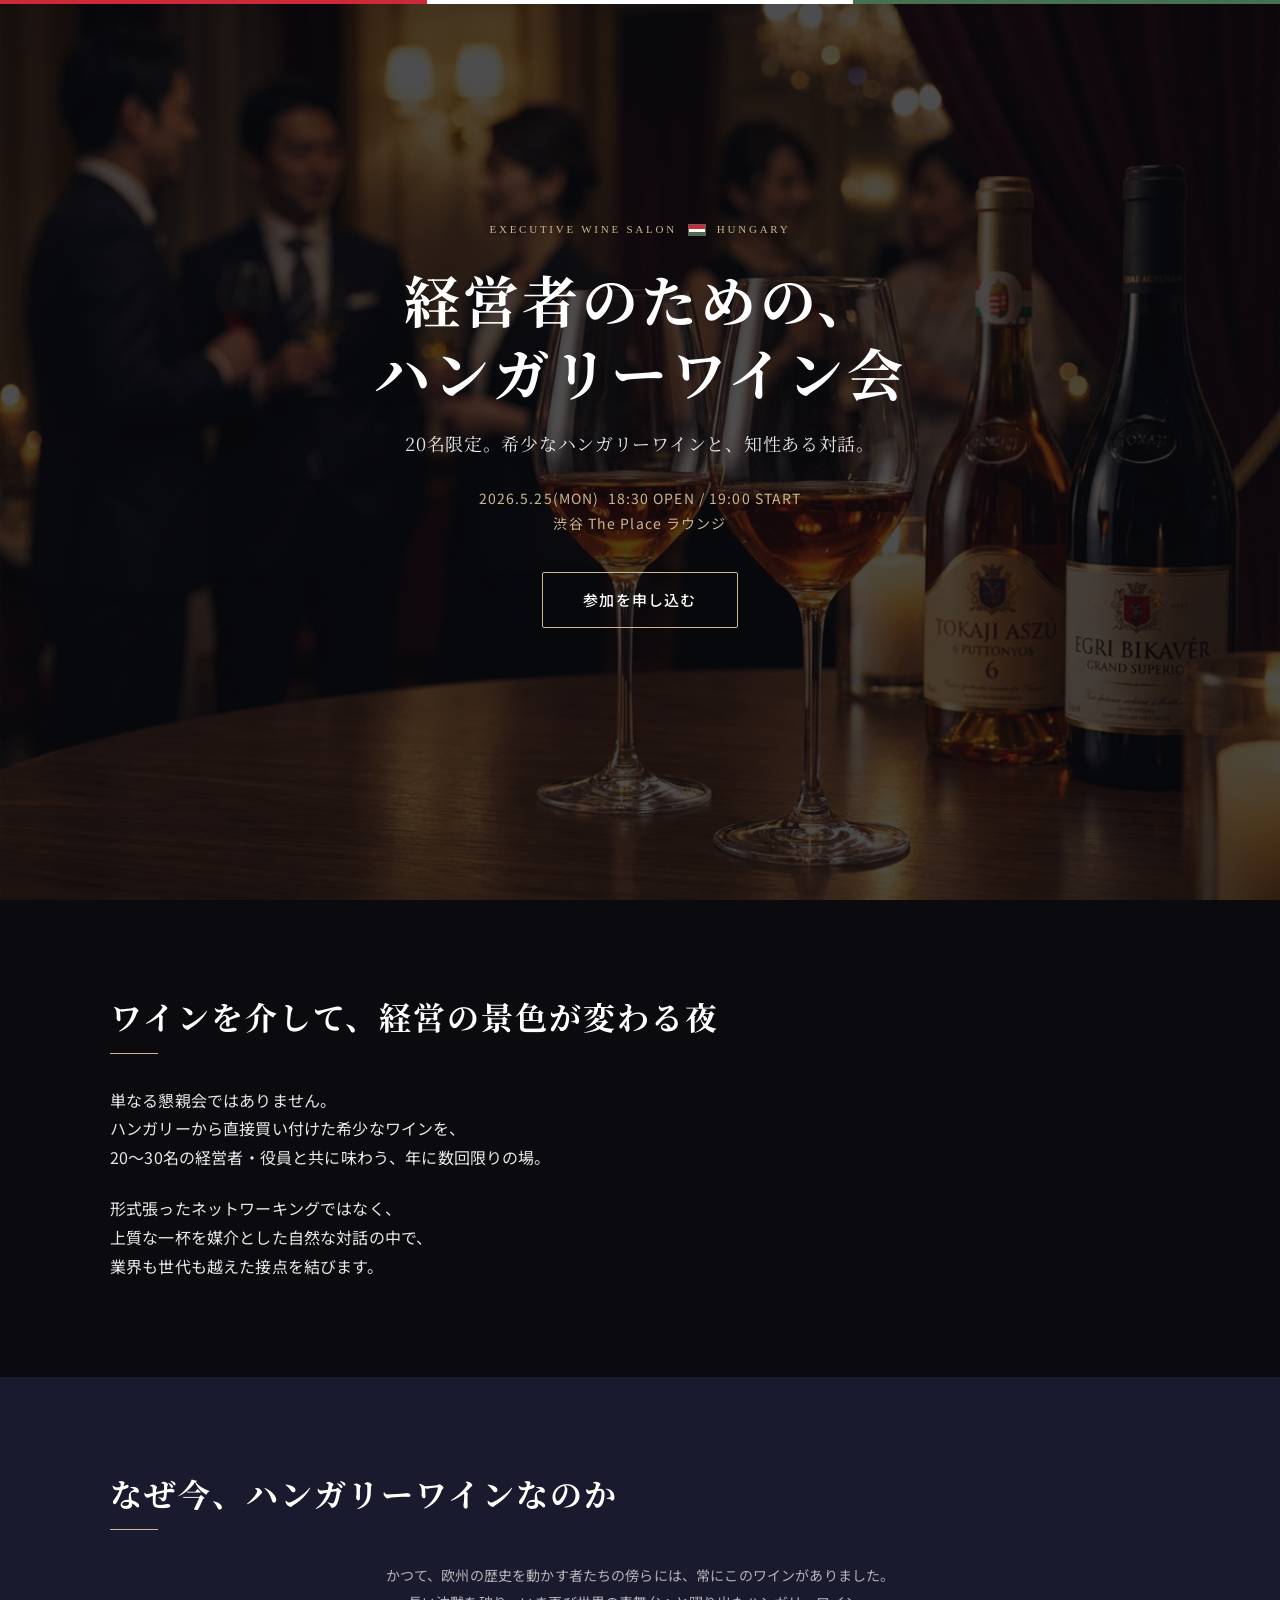
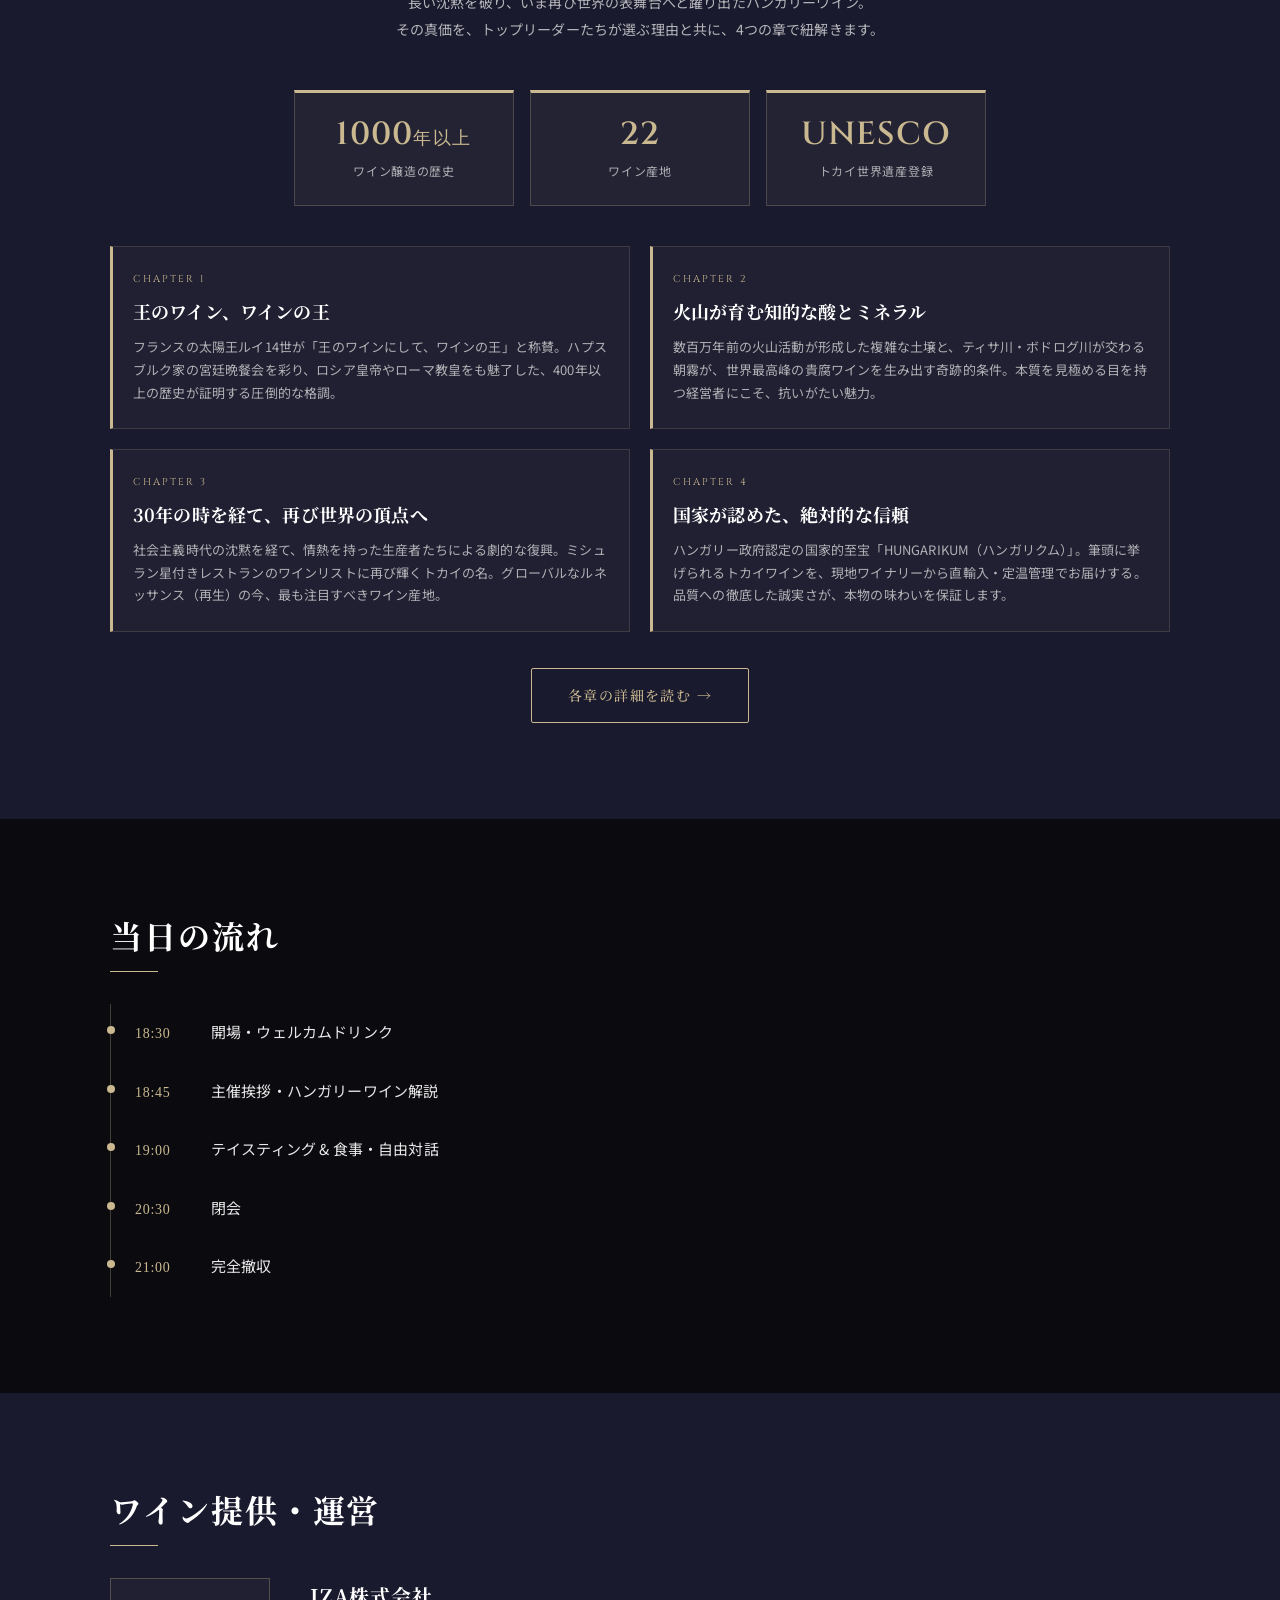
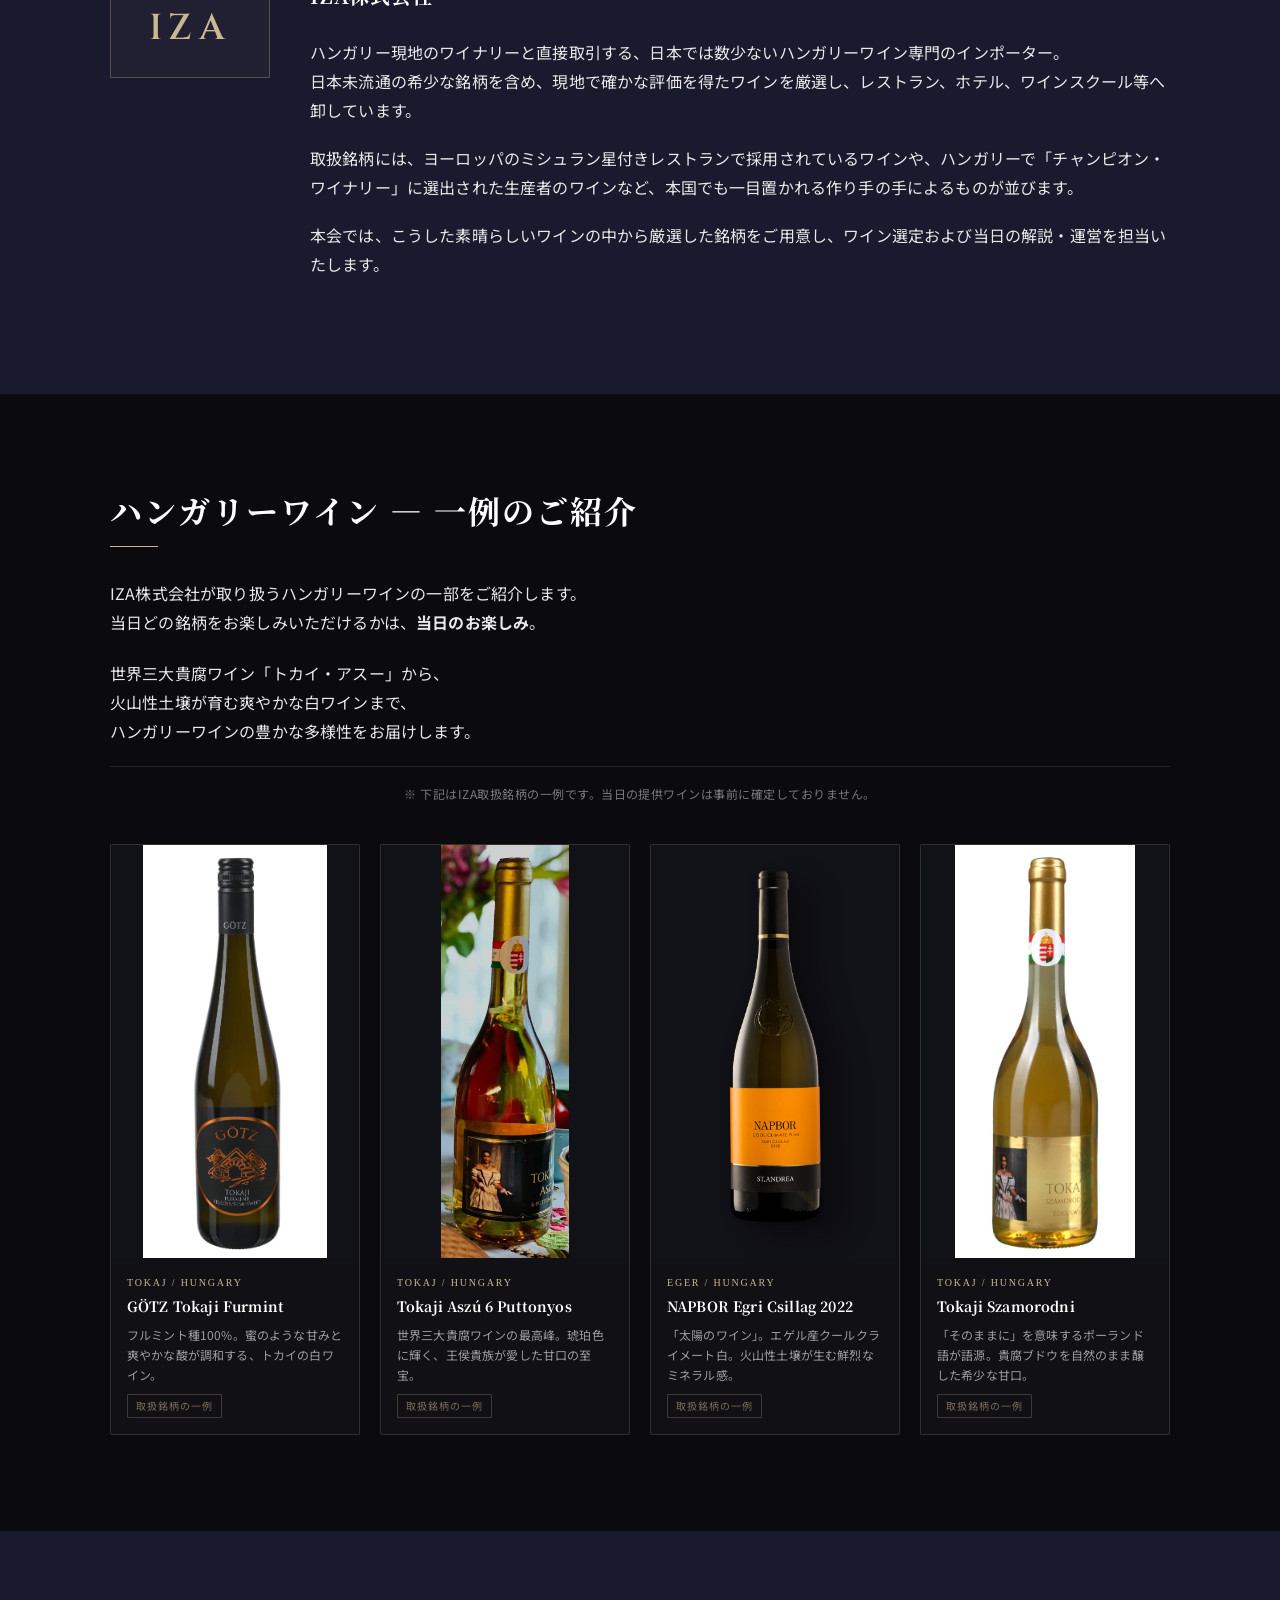
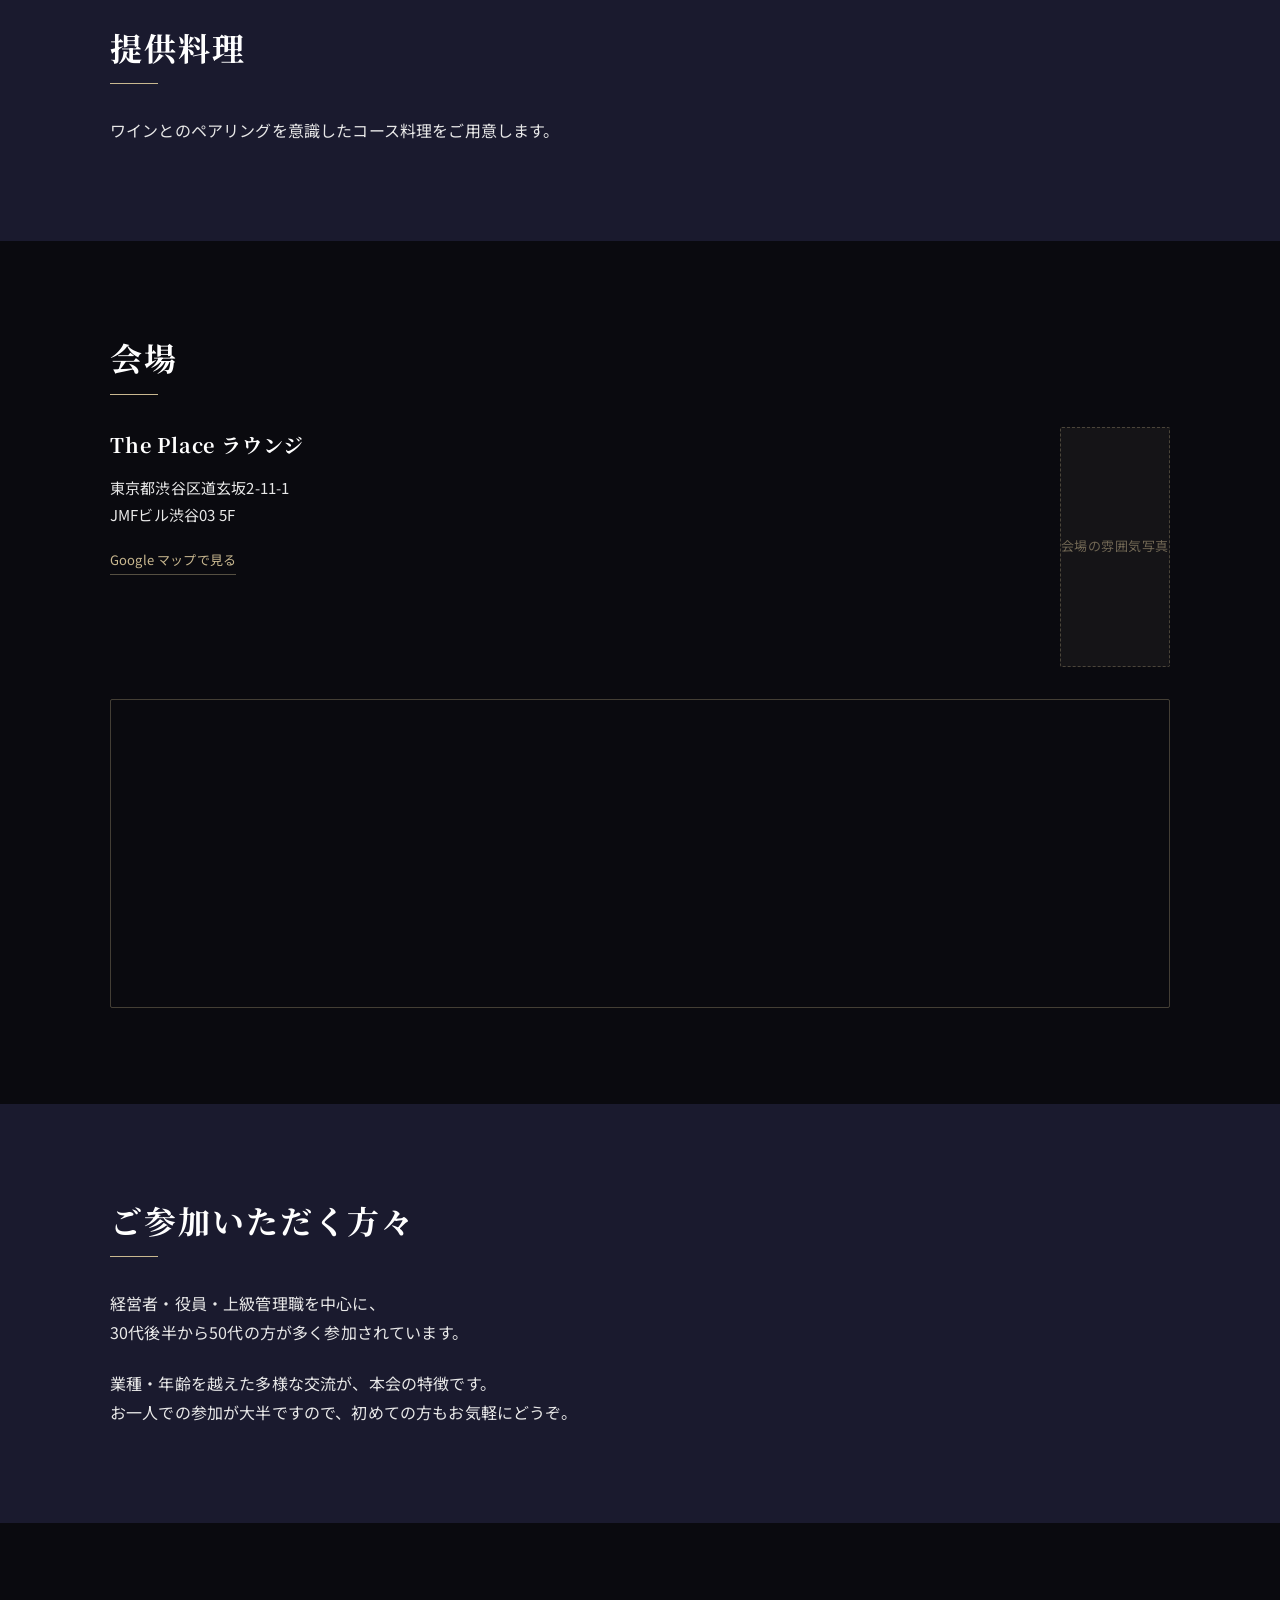
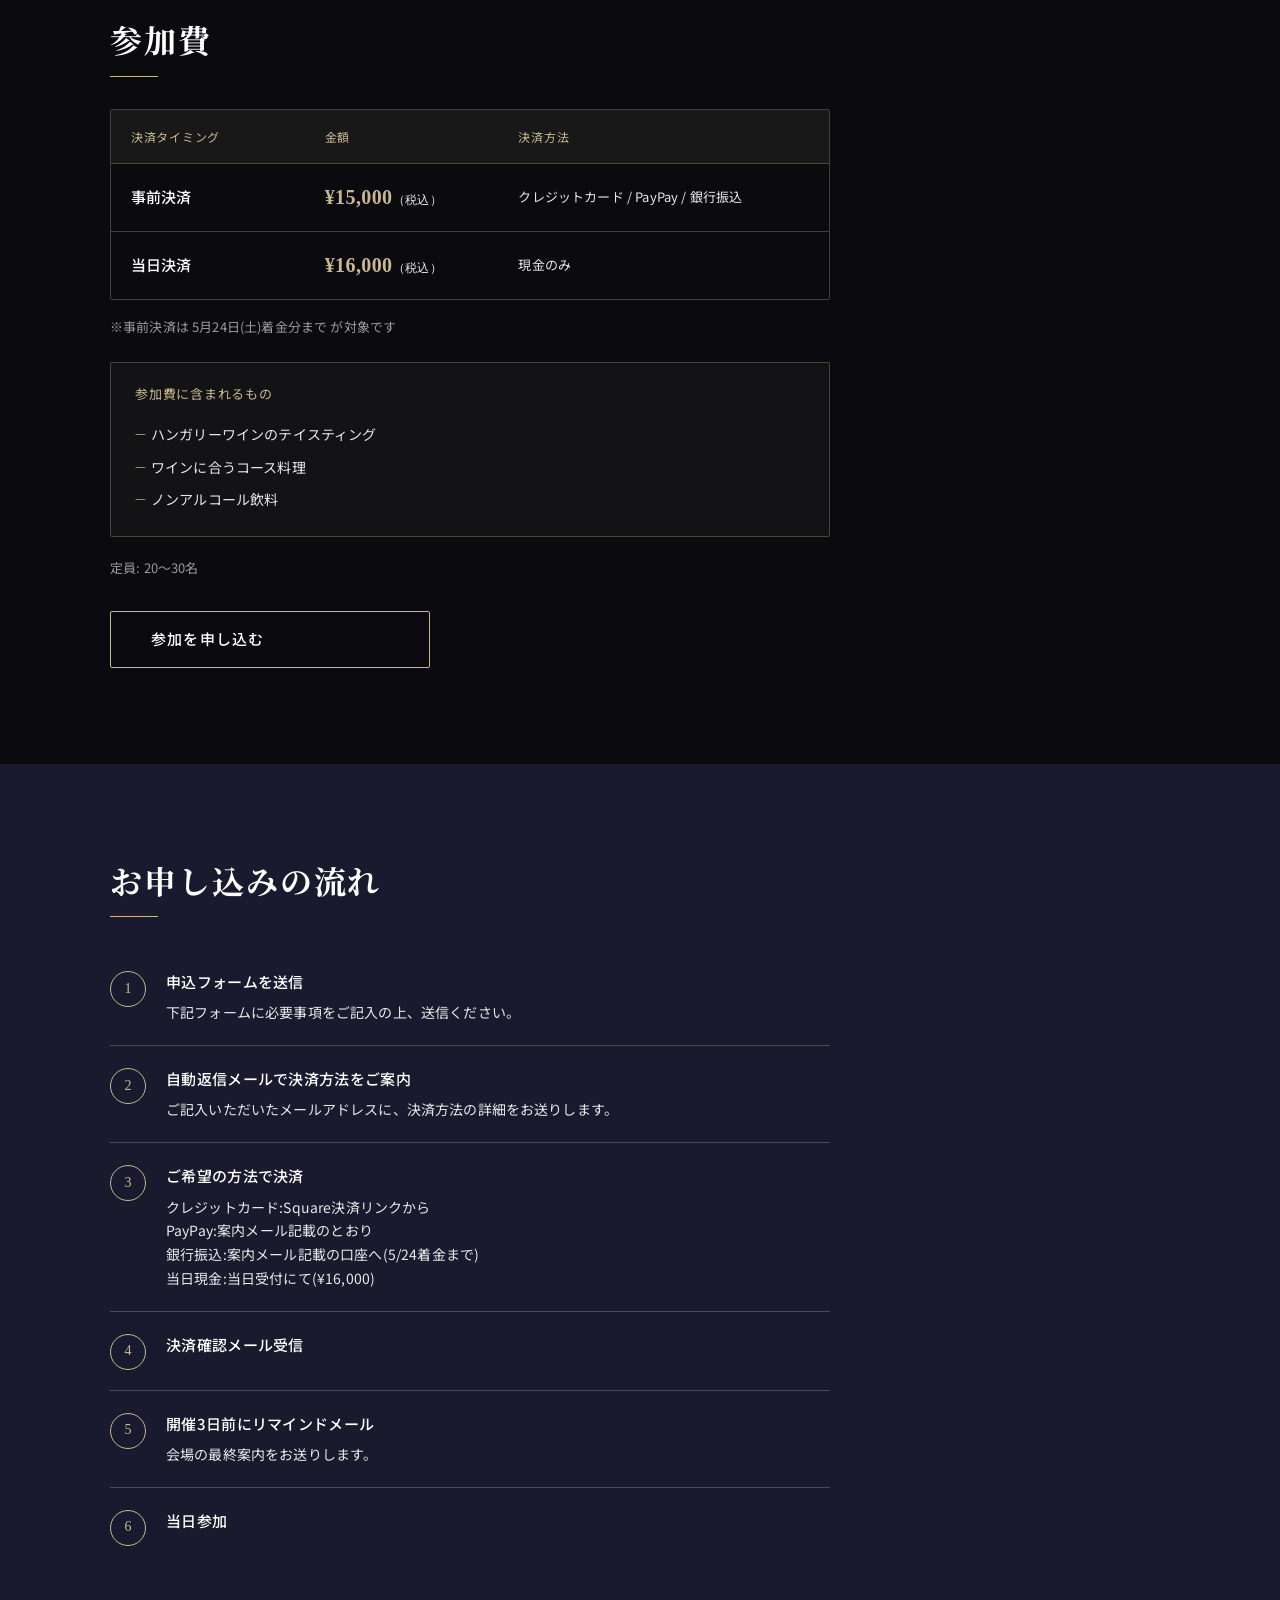
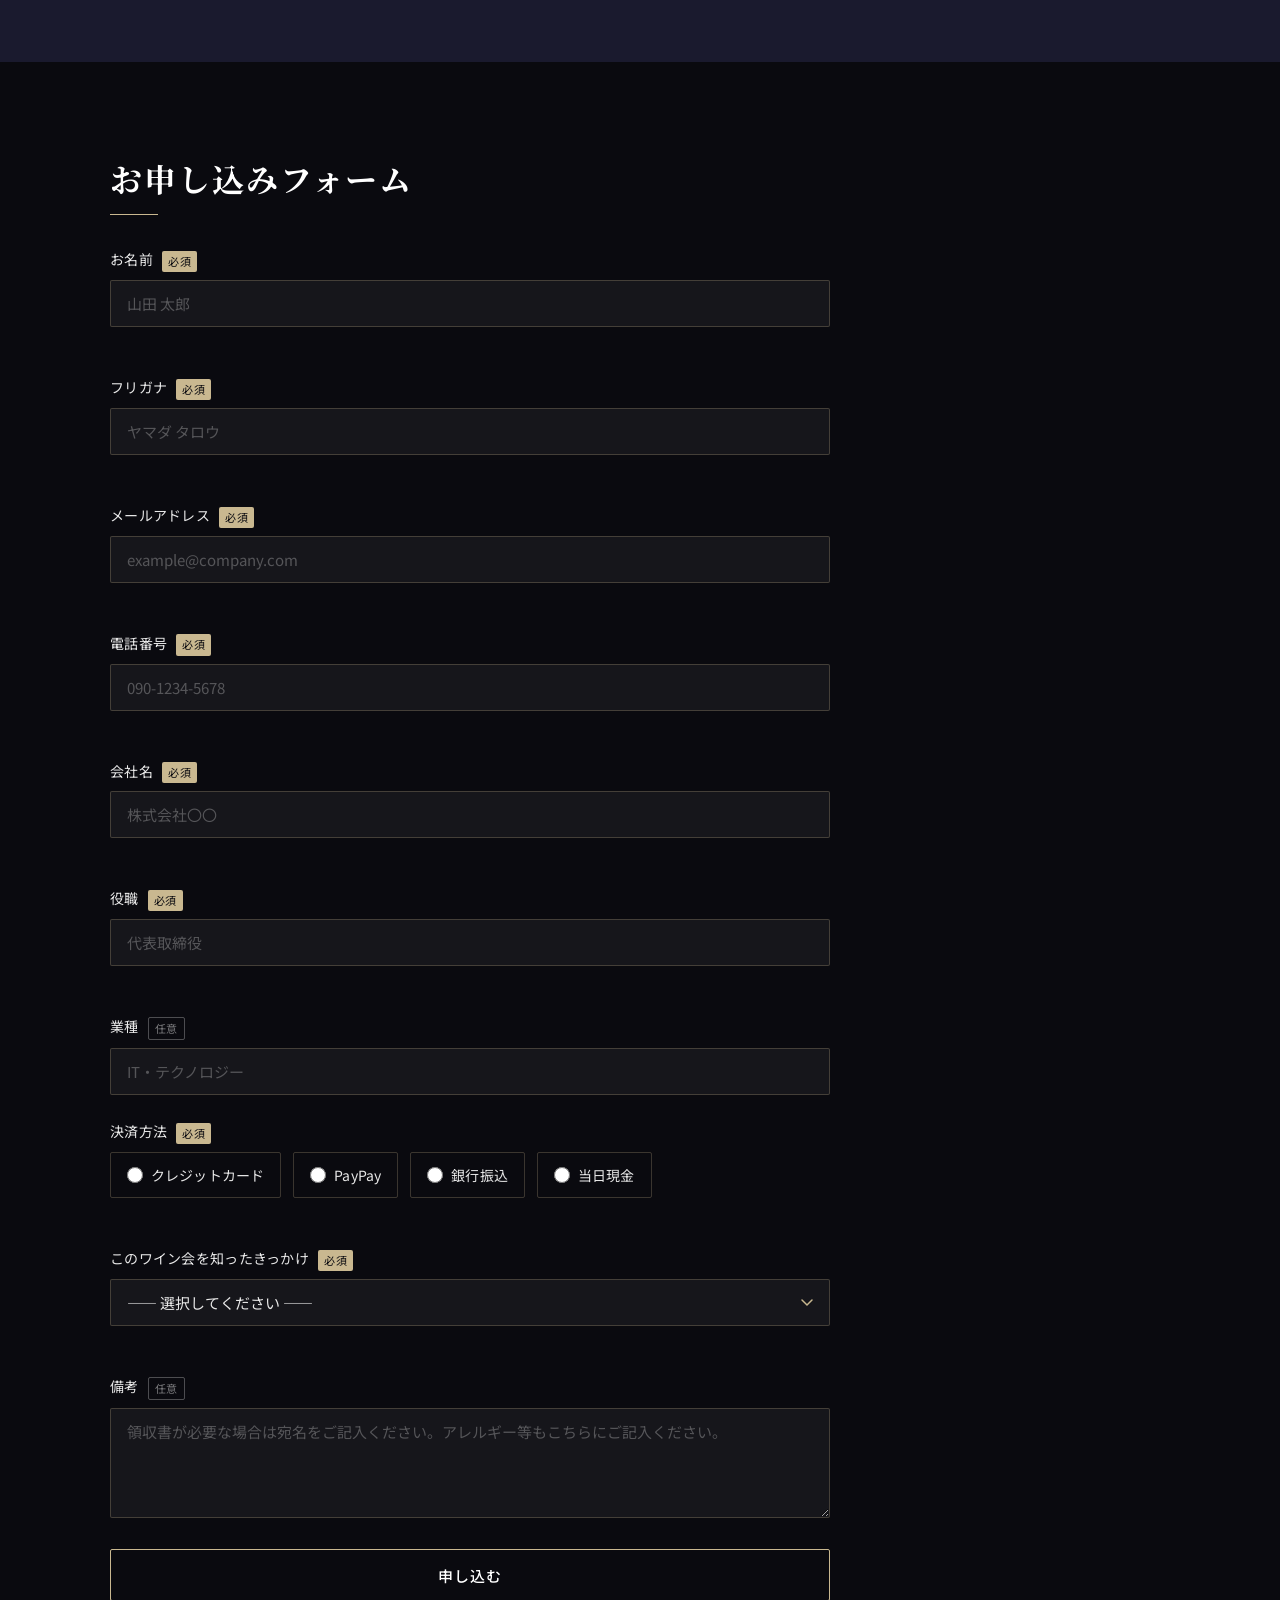
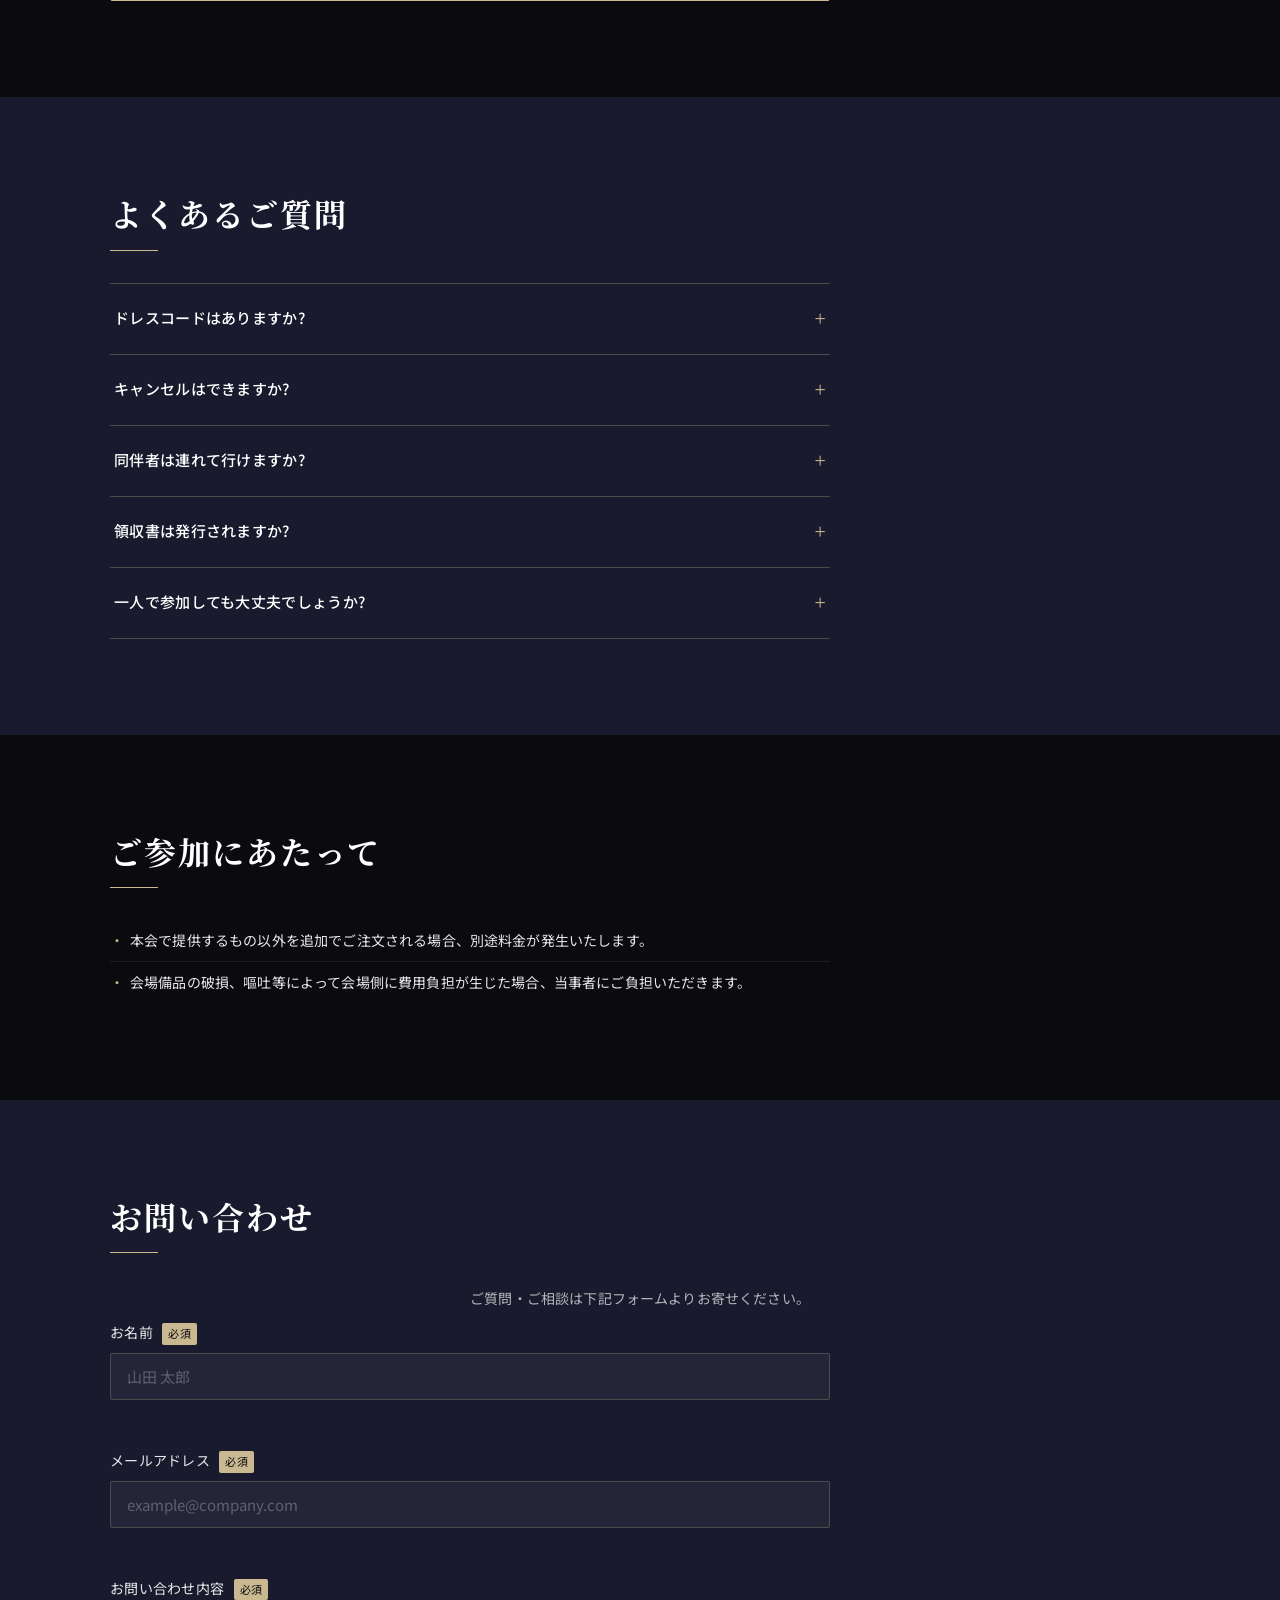
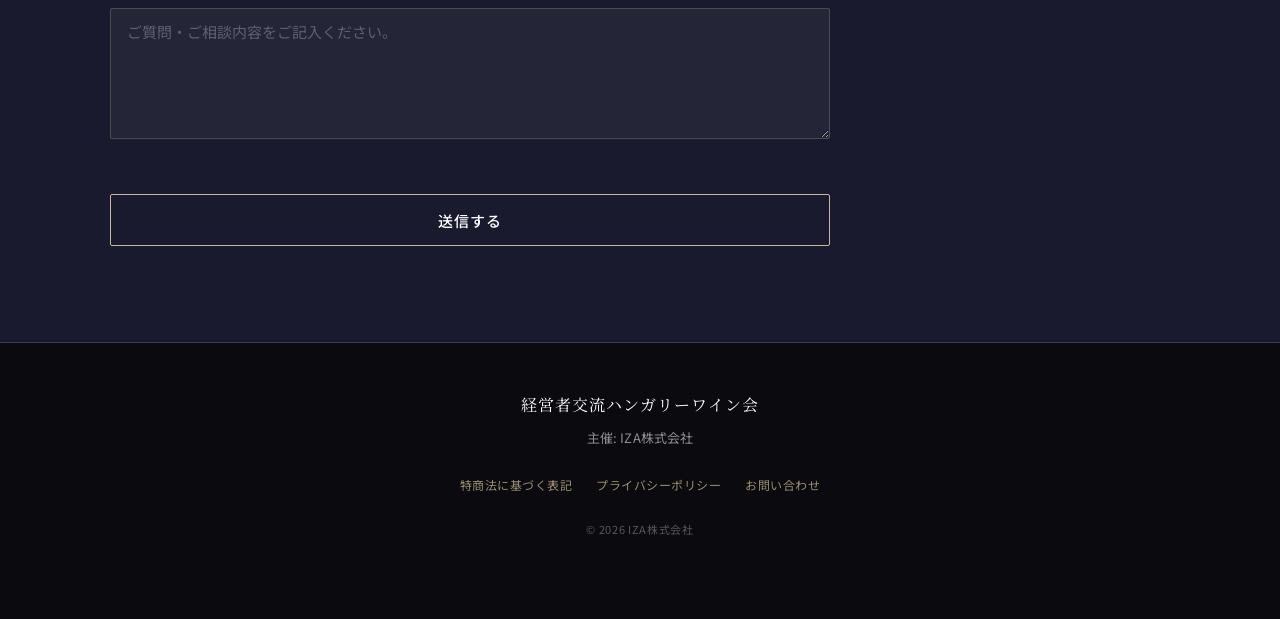
==== commit c64b7f47: "feat: 主催者紹介セクションを当日プログラムの下に移動し、会社説明を肉付け - 「ワイン提供・運営」セクションを「当日の流れ」の下に移動 - 背景色を交互配置に維持するためsection--dar" ====
--- a/class-e-lp/index.html
+++ b/class-e-lp/index.html
@@ -63,12 +63,12 @@
   t.src=v;s=b.getElementsByTagName(e)[0];
   s.parentNode.insertBefore(t,s)}(window, document,'script',
   'https://connect.facebook.net/en_US/fbevents.js');
-  fbq('init', '[META_PIXEL_ID]');
+  fbq('init', '120242057272170393');
   fbq('track', 'PageView');
   </script>
   <noscript>
     <img height="1" width="1" style="display:none"
-    src="https://www.facebook.com/tr?id=[META_PIXEL_ID]&ev=PageView&noscript=1" alt=""/>
+    src="https://www.facebook.com/tr?id=120242057272170393&ev=PageView&noscript=1" alt=""/>
   </noscript>
 
   <!-- GA4 -->
@@ -183,28 +183,8 @@
     </div>
   </section>
 
-  <!-- ④ 主催者紹介 -->
-  <section class="section section--dark" id="organizer">
-    <div class="container">
-      <h2 class="section__title">ワイン提供・運営</h2>
-      <div class="organizer__inner">
-        <div class="organizer__logo-area">
-          <div class="organizer__logo-text">IZA</div>
-        </div>
-        <div class="organizer__text">
-          <p class="organizer__name">IZA株式会社</p>
-          <p>ハンガリー現地のワイナリーと直接取引する<br>
-          ワインインポーター。<br>
-          年間を通じて多様な銘柄を取り扱い、<br>
-          レストラン、ホテル、ワインスクール等への卸売実績を有します。</p>
-          <p>本会のワイン選定および当日の解説・運営を担当します。</p>
-        </div>
-      </div>
-    </div>
-  </section>
-
-  <!-- ⑤ 当日のプログラム -->
-  <section class="section section--secondary" id="program">
+  <!-- ④ 当日のプログラム -->
+  <section class="section section--dark" id="program">
     <div class="container">
       <h2 class="section__title">当日の流れ</h2>
       <div class="timeline">
@@ -227,6 +207,25 @@
         <div class="timeline__item">
           <span class="timeline__time">21:00</span>
           <span class="timeline__content">完全撤収</span>
+        </div>
+      </div>
+    </div>
+  </section>
+
+  <!-- ⑤ 主催者紹介 -->
+  <section class="section section--secondary" id="organizer">
+    <div class="container">
+      <h2 class="section__title">ワイン提供・運営</h2>
+      <div class="organizer__inner">
+        <div class="organizer__logo-area">
+          <div class="organizer__logo-text">IZA</div>
+        </div>
+        <div class="organizer__text">
+          <p class="organizer__name">IZA株式会社</p>
+          <p>ハンガリー現地のワイナリーと直接取引する、日本では数少ないハンガリーワイン専門のインポーター。<br>
+          日本未流通の希少な銘柄を含め、現地で確かな評価を得たワインを厳選し、レストラン、ホテル、ワインスクール等へ卸しています。</p>
+          <p>取扱銘柄には、ヨーロッパのミシュラン星付きレストランで採用されているワインや、ハンガリーで「チャンピオン・ワイナリー」に選出された生産者のワインなど、本国でも一目置かれる作り手の手によるものが並びます。</p>
+          <p>本会では、こうした素晴らしいワインの中から厳選した銘柄をご用意し、ワイン選定および当日の解説・運営を担当いたします。</p>
         </div>
       </div>
     </div>
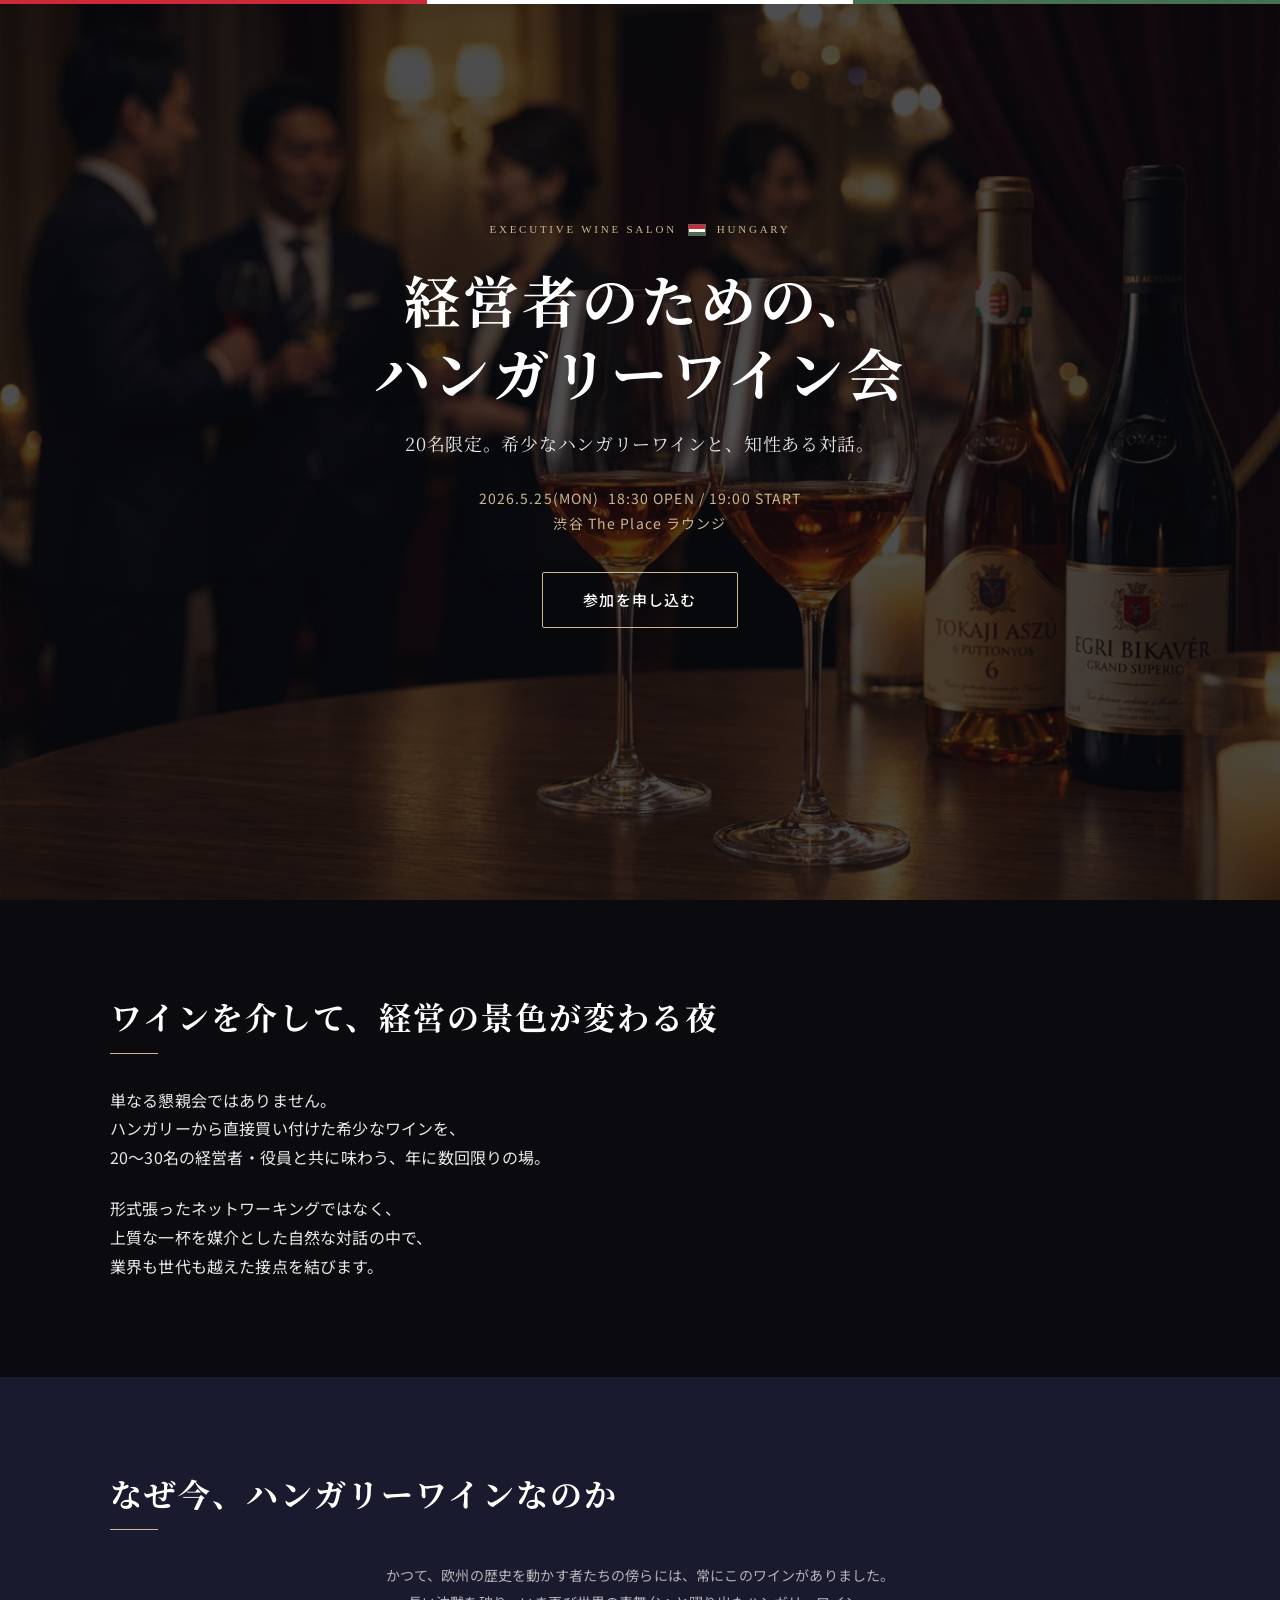
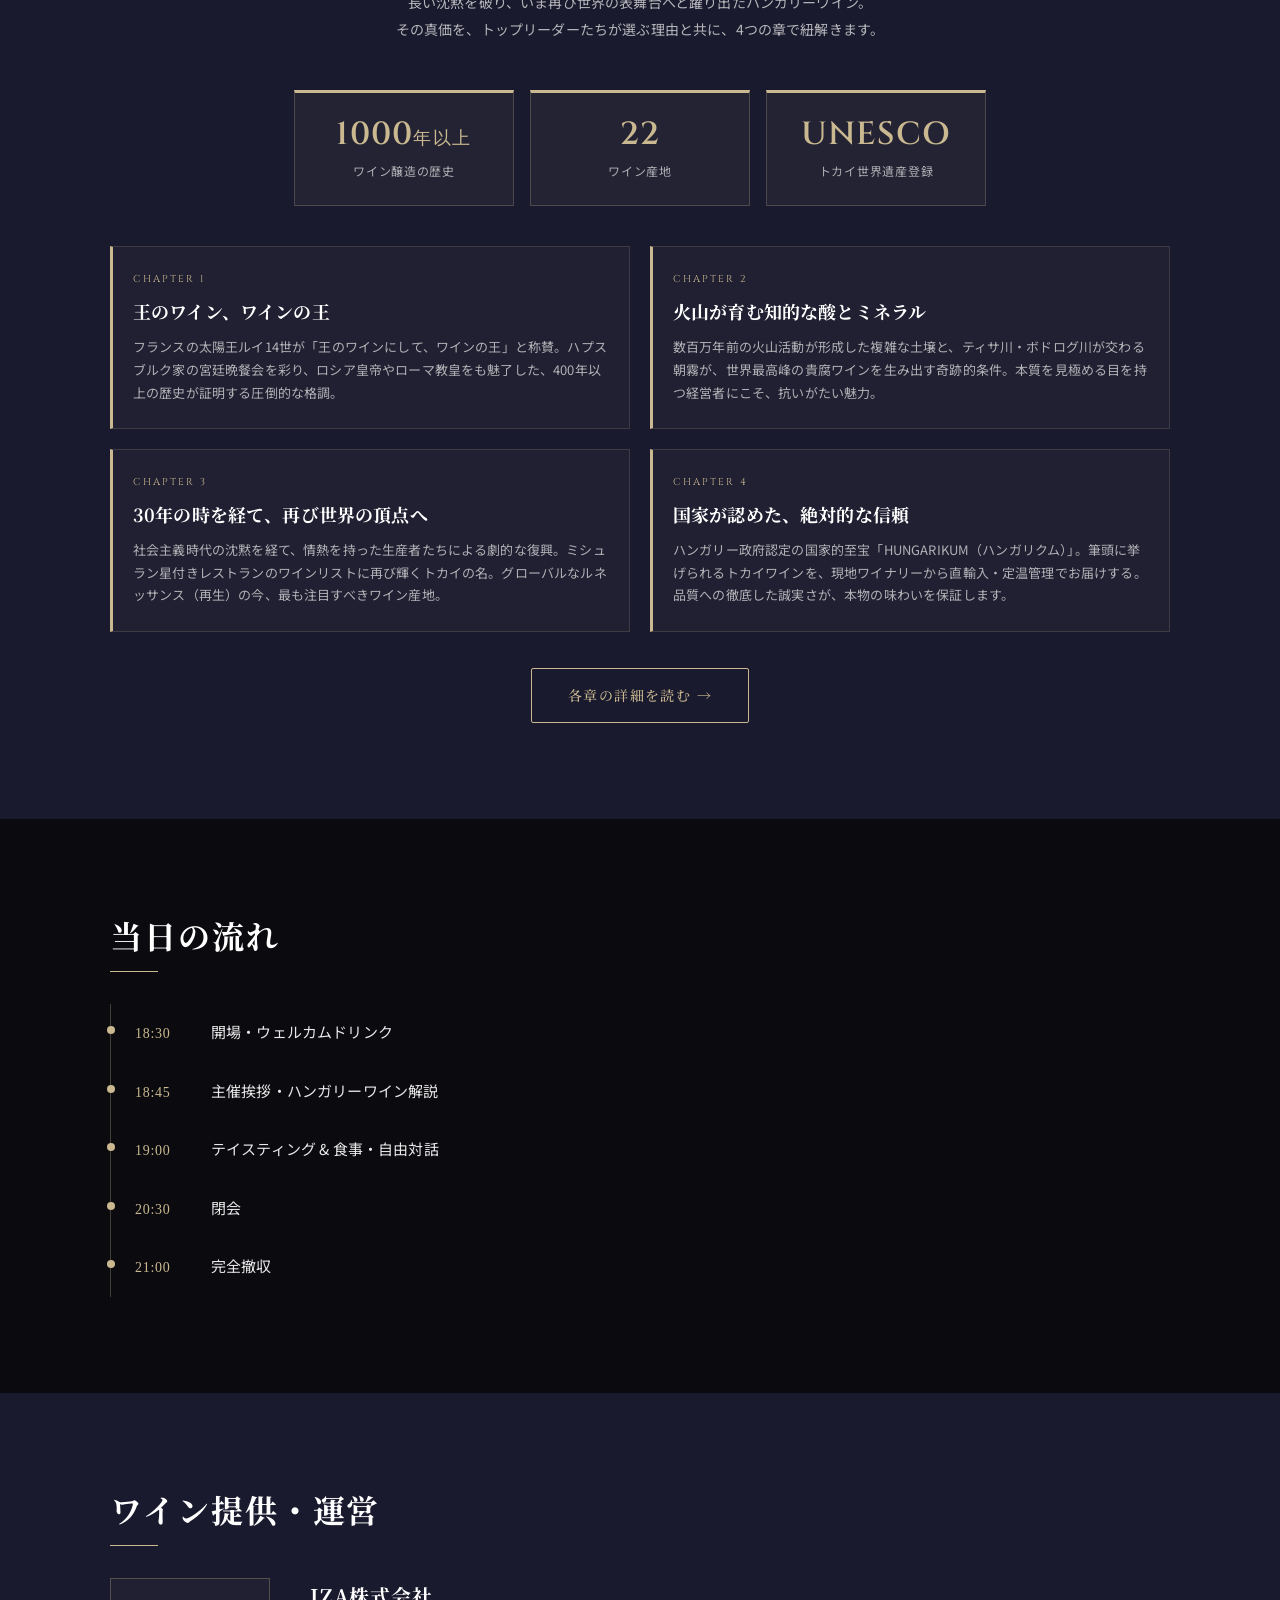
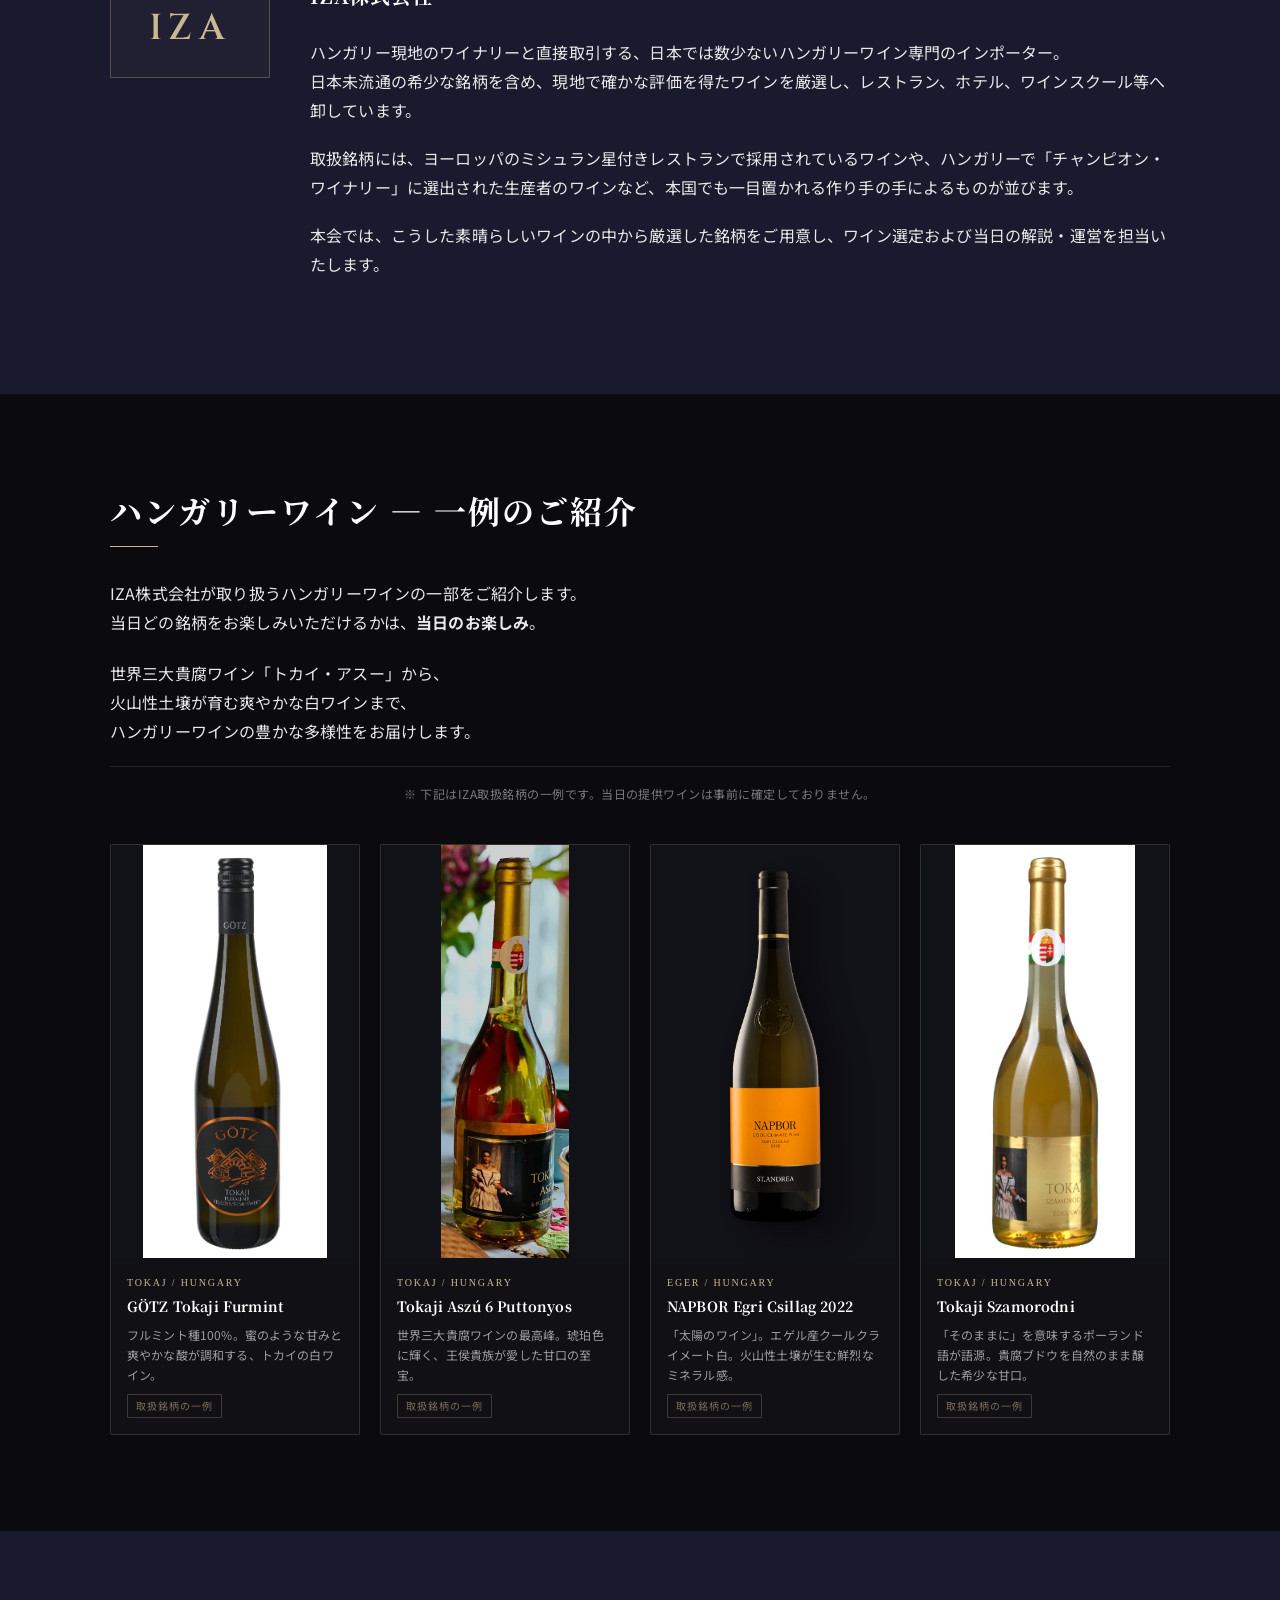
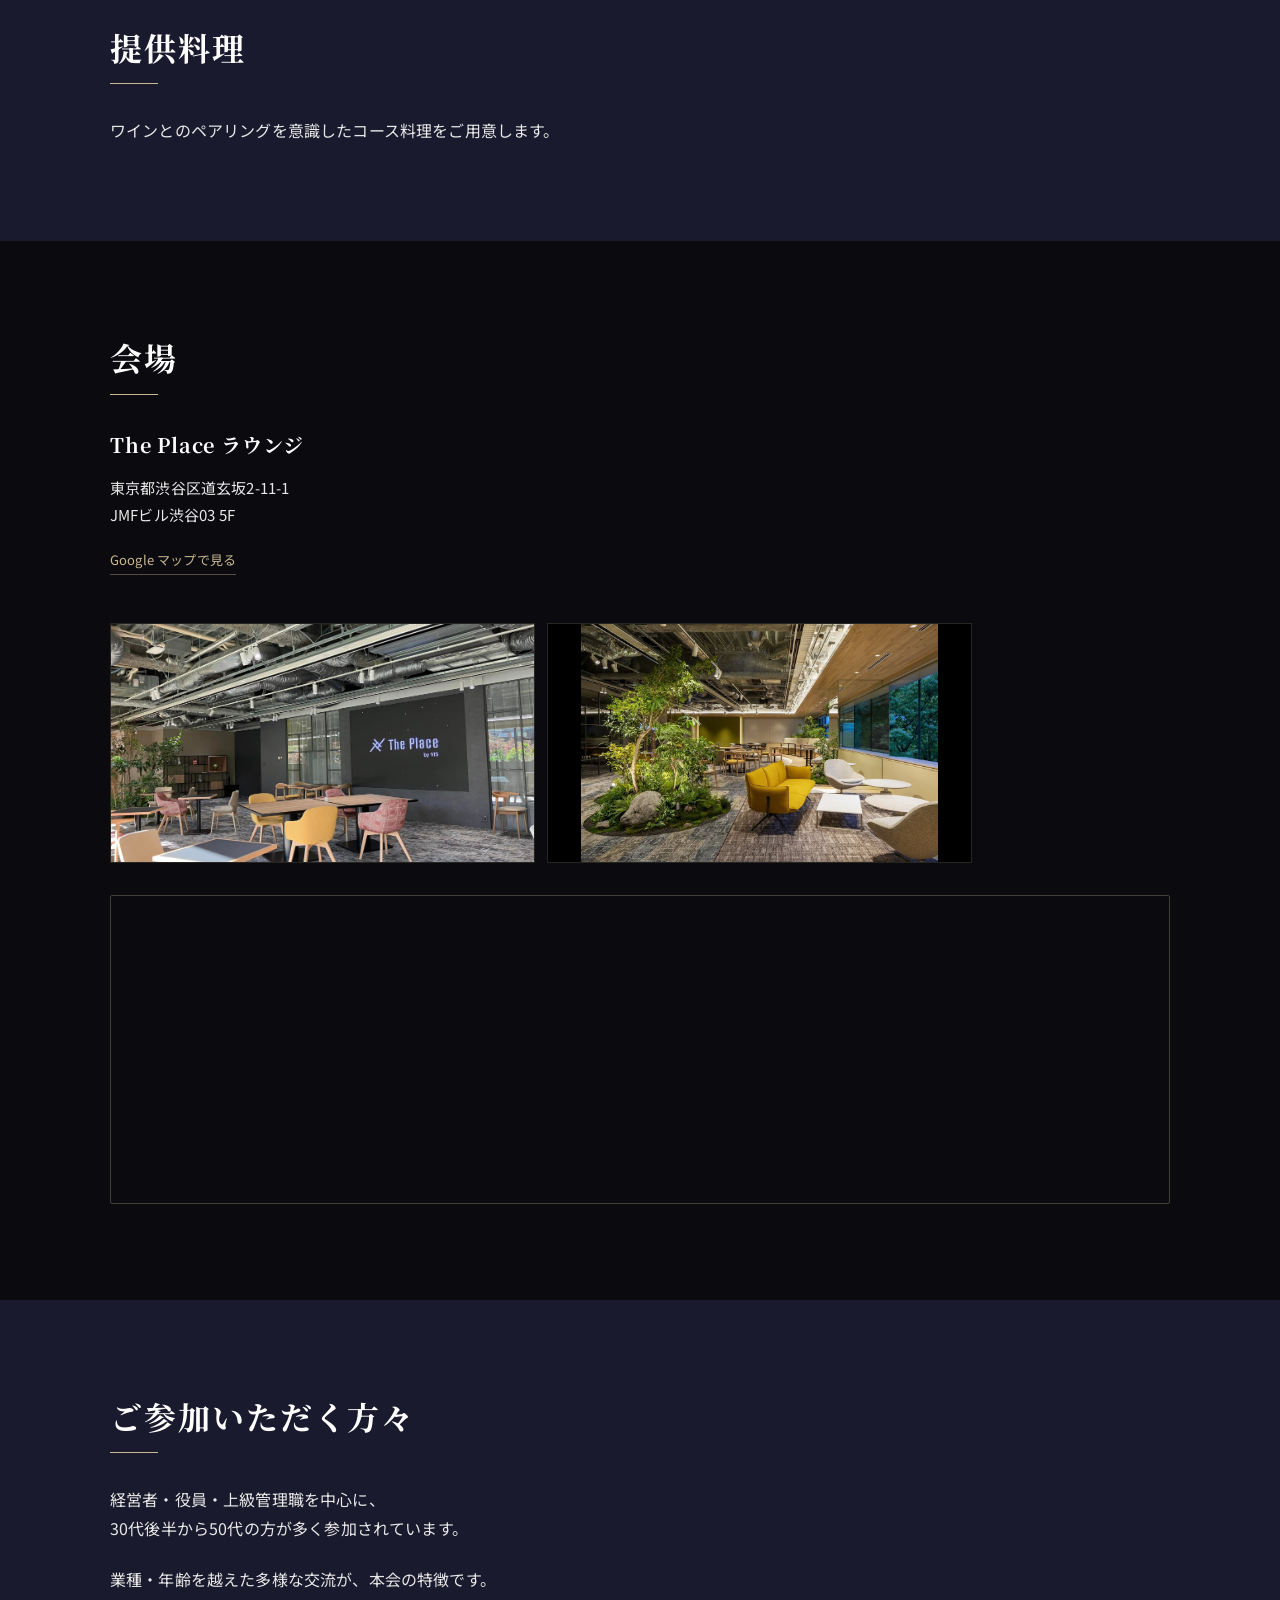
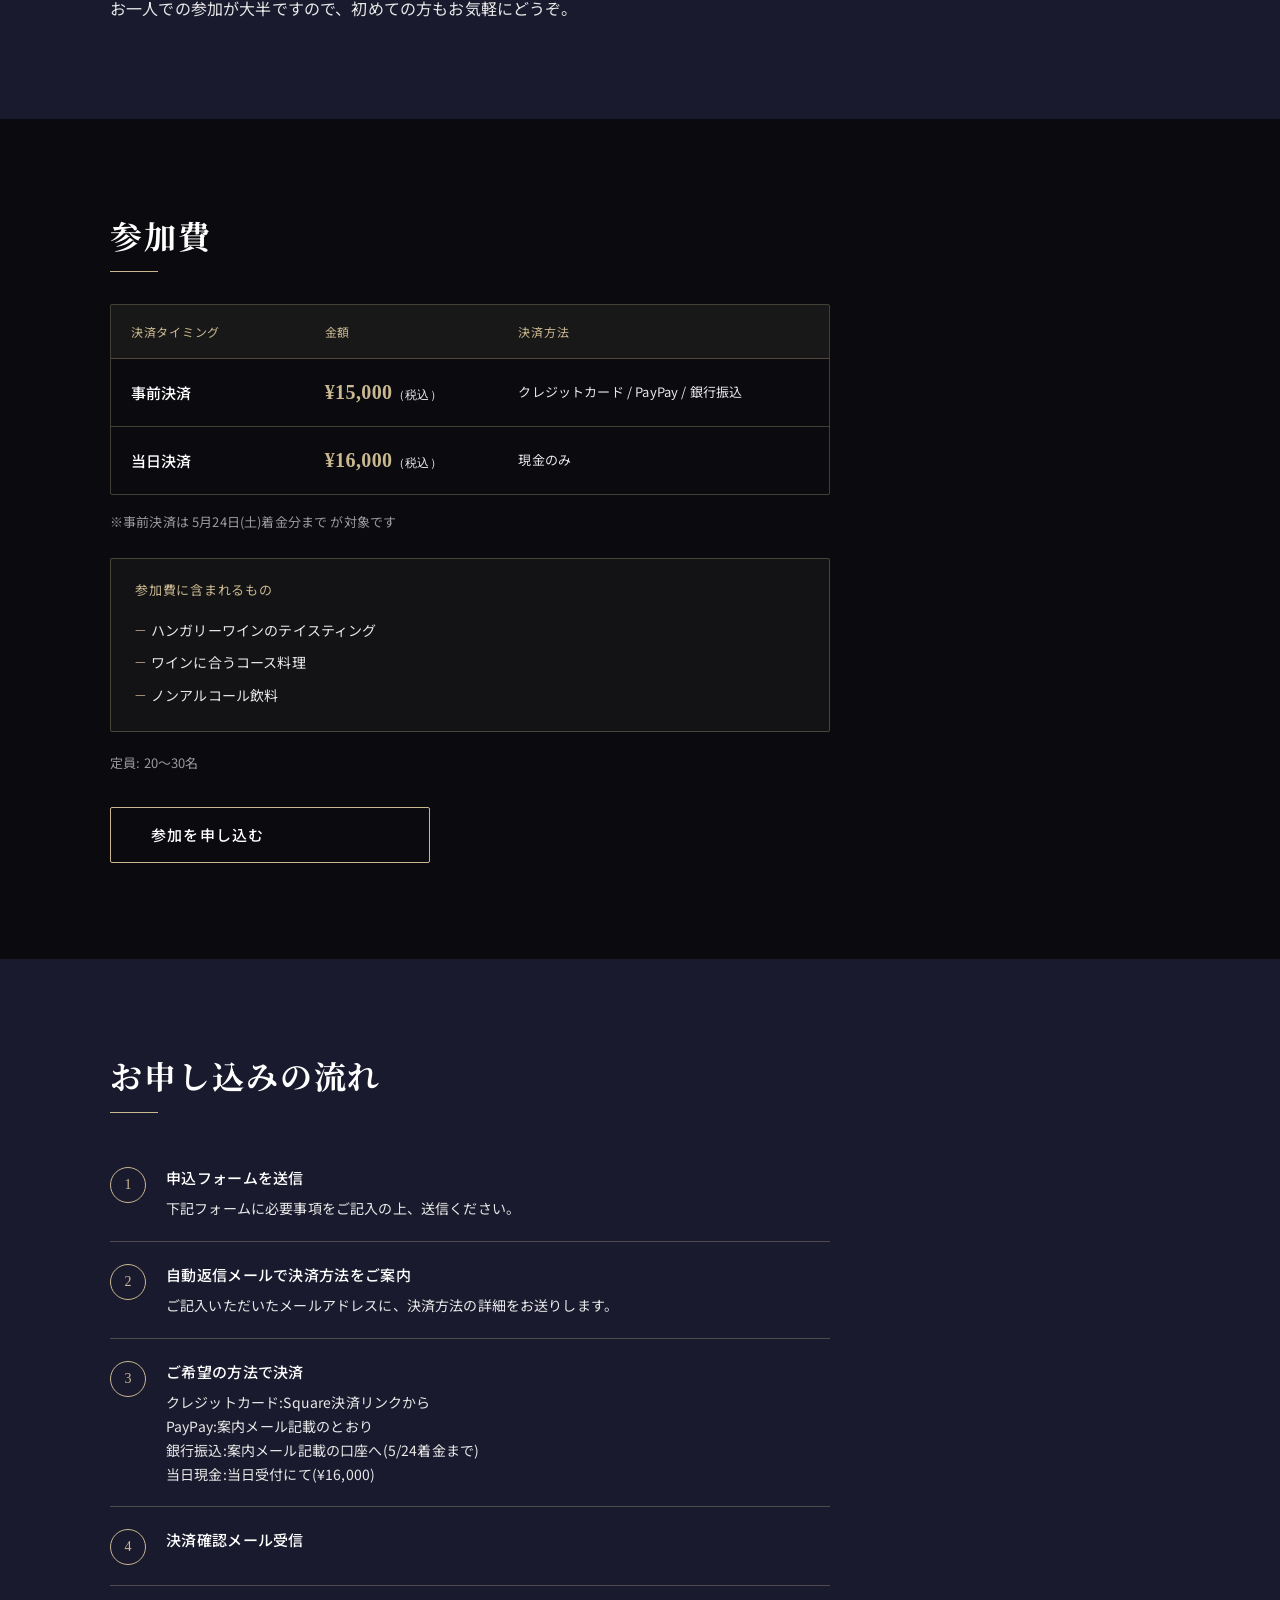
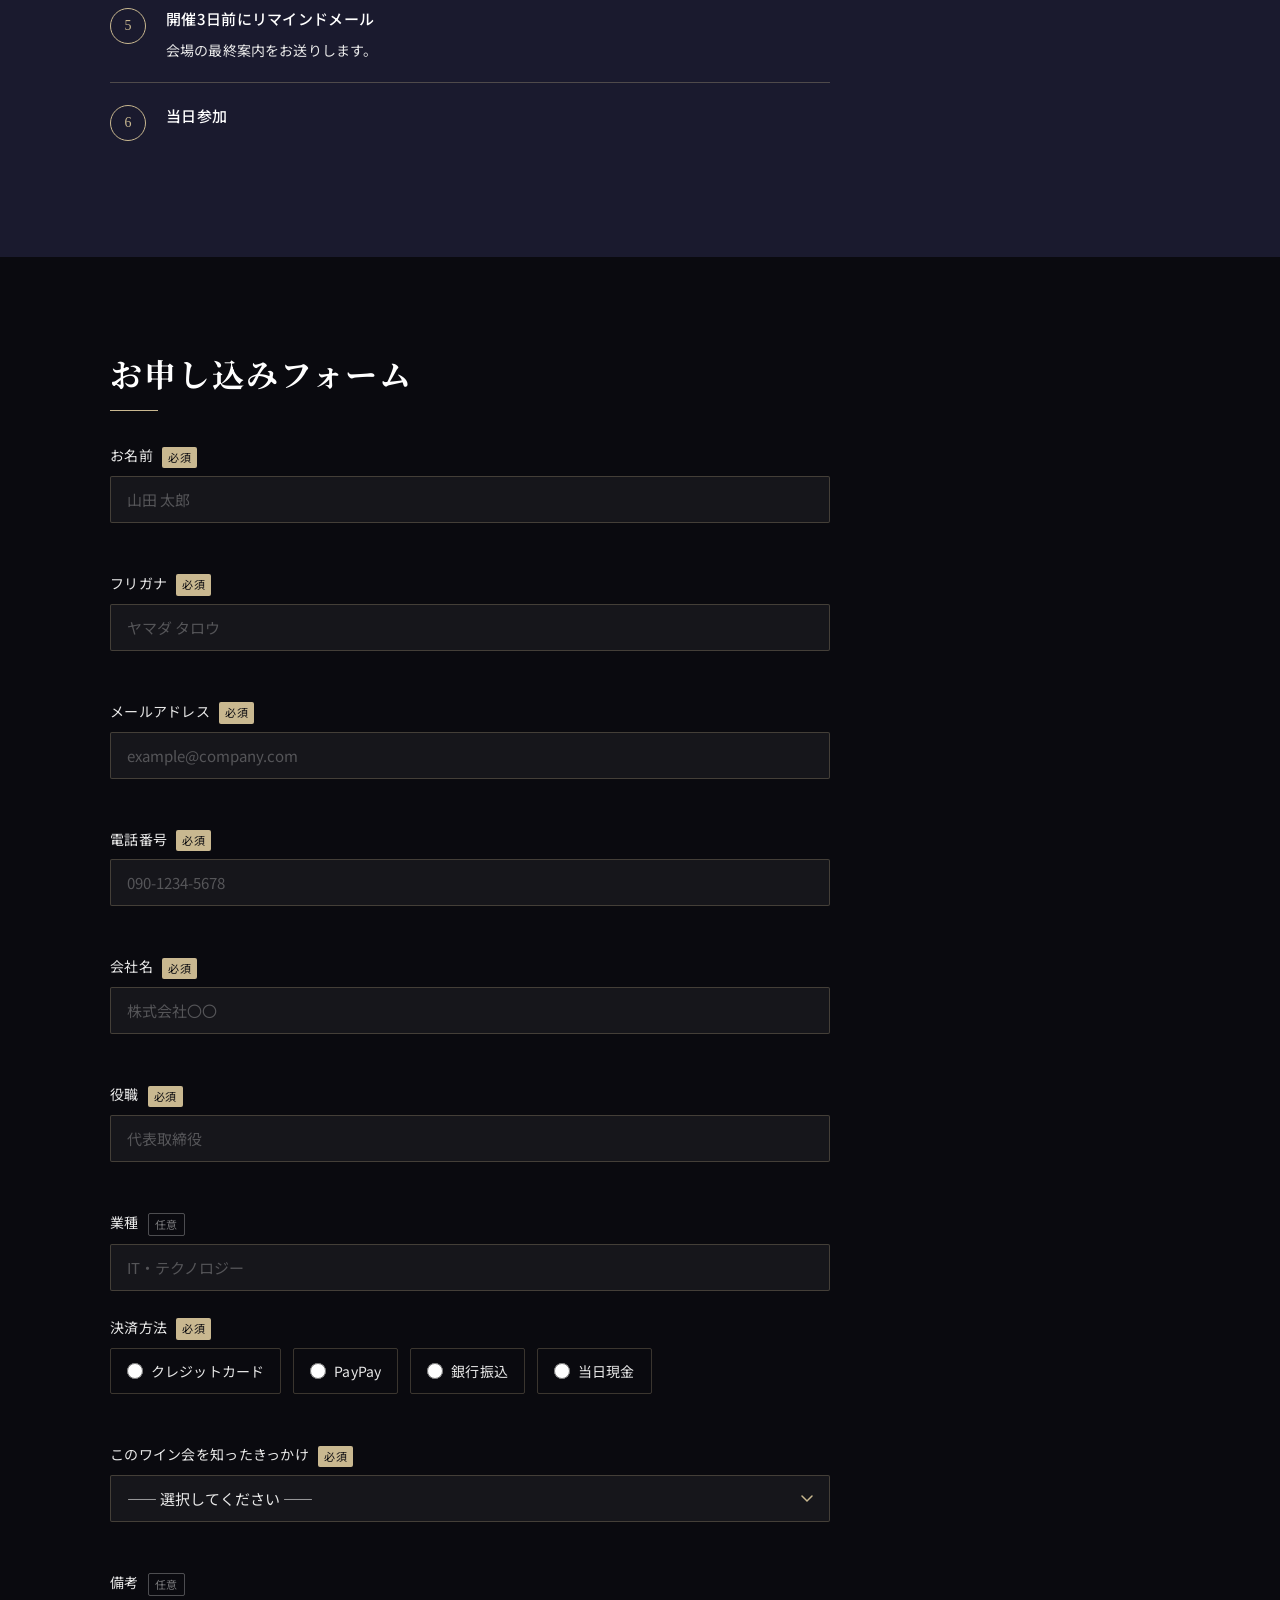
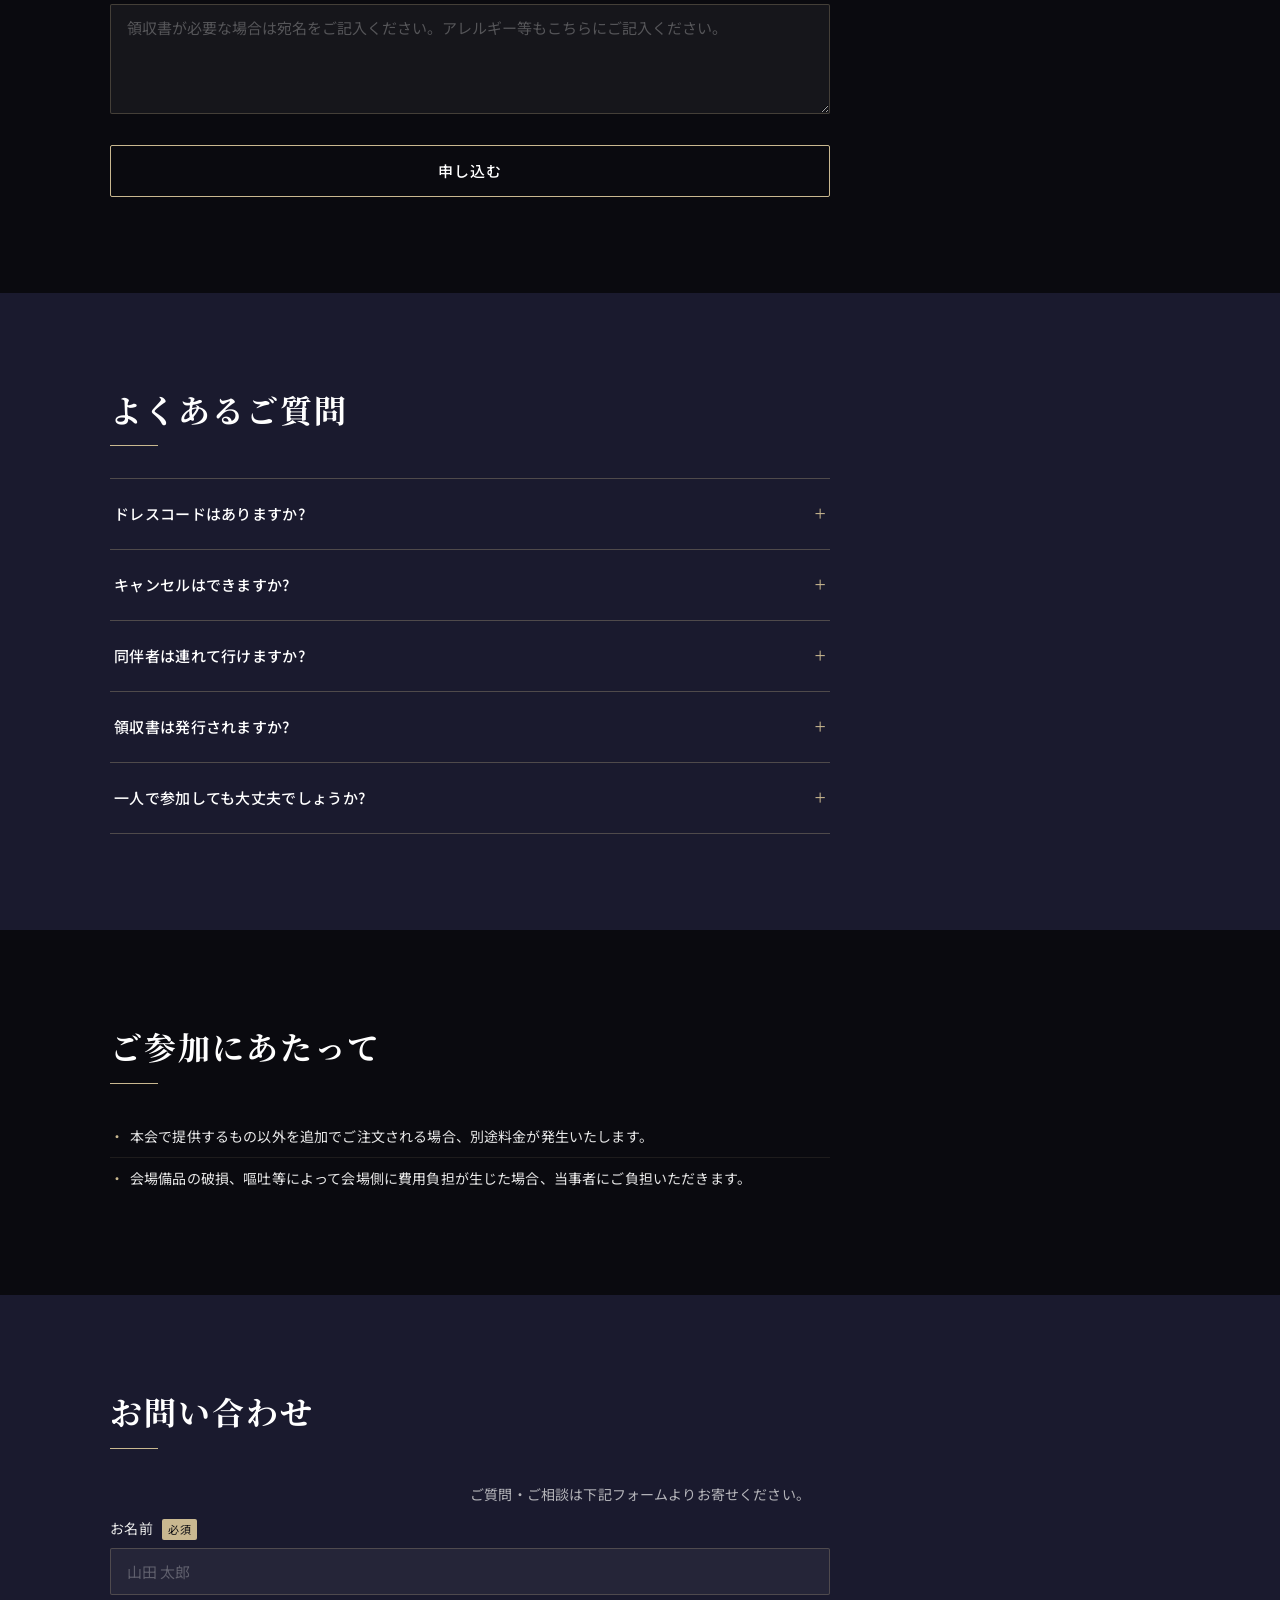
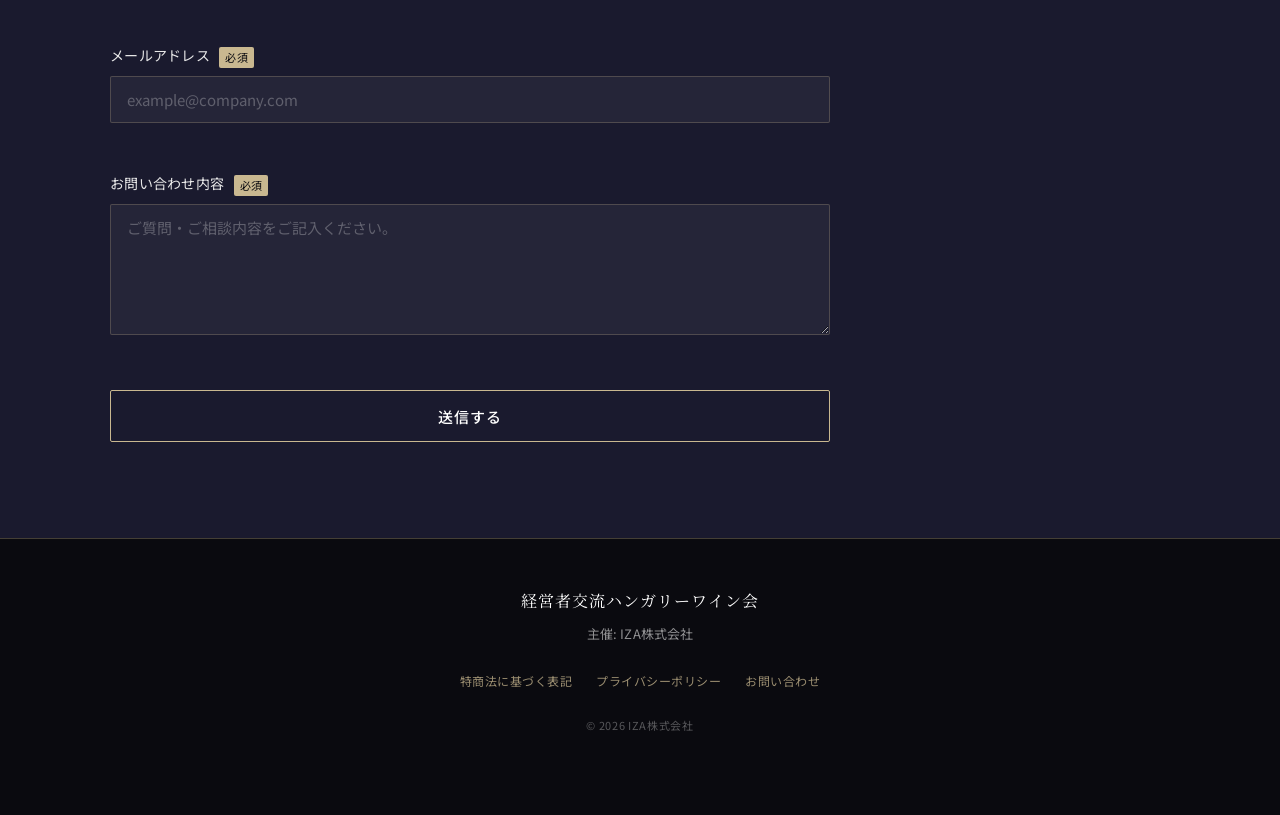
==== commit 7ad536b6: "feat: 会場写真2枚をThe Placeセクションに追加" ====
--- a/class-e-lp/index.html
+++ b/class-e-lp/index.html
@@ -315,8 +315,9 @@
           </p>
           <a href="https://maps.app.goo.gl/hjdQd2FqoygSBybW6" target="_blank" rel="noopener noreferrer" class="venue__map-link">Google マップで見る</a>
         </div>
-        <div class="image-placeholder image-placeholder--venue" aria-label="会場の雰囲気写真（後日差し替え予定）">
-          <span>会場の雰囲気写真</span>
+        <div class="venue__photos">
+          <img src="images/venue-1.jpg" alt="The Place by VIS ラウンジ 内観" loading="lazy" class="venue__photo">
+          <img src="images/venue-2.jpg" alt="The Place by VIS グリーンインテリア" loading="lazy" class="venue__photo">
         </div>
       </div>
       <div class="venue__map">
--- a/class-e-lp/css/style.css
+++ b/class-e-lp/css/style.css
@@ -1256,3 +1256,31 @@
   background-color: #1A1A2E;
   color: #E8E8E8;
 }
+
+/* ---------- 会場写真ギャラリー ---------- */
+.venue__photos {
+  display: grid;
+  grid-template-columns: repeat(2, 1fr);
+  gap: 12px;
+  margin-top: 8px;
+}
+
+@media (max-width: 600px) {
+  .venue__photos {
+    grid-template-columns: 1fr;
+  }
+}
+
+.venue__photo {
+  width: 100%;
+  height: 240px;
+  object-fit: cover;
+  border: 1px solid rgba(201, 184, 144, 0.15);
+  display: block;
+}
+
+@media (max-width: 600px) {
+  .venue__photo {
+    height: 200px;
+  }
+}
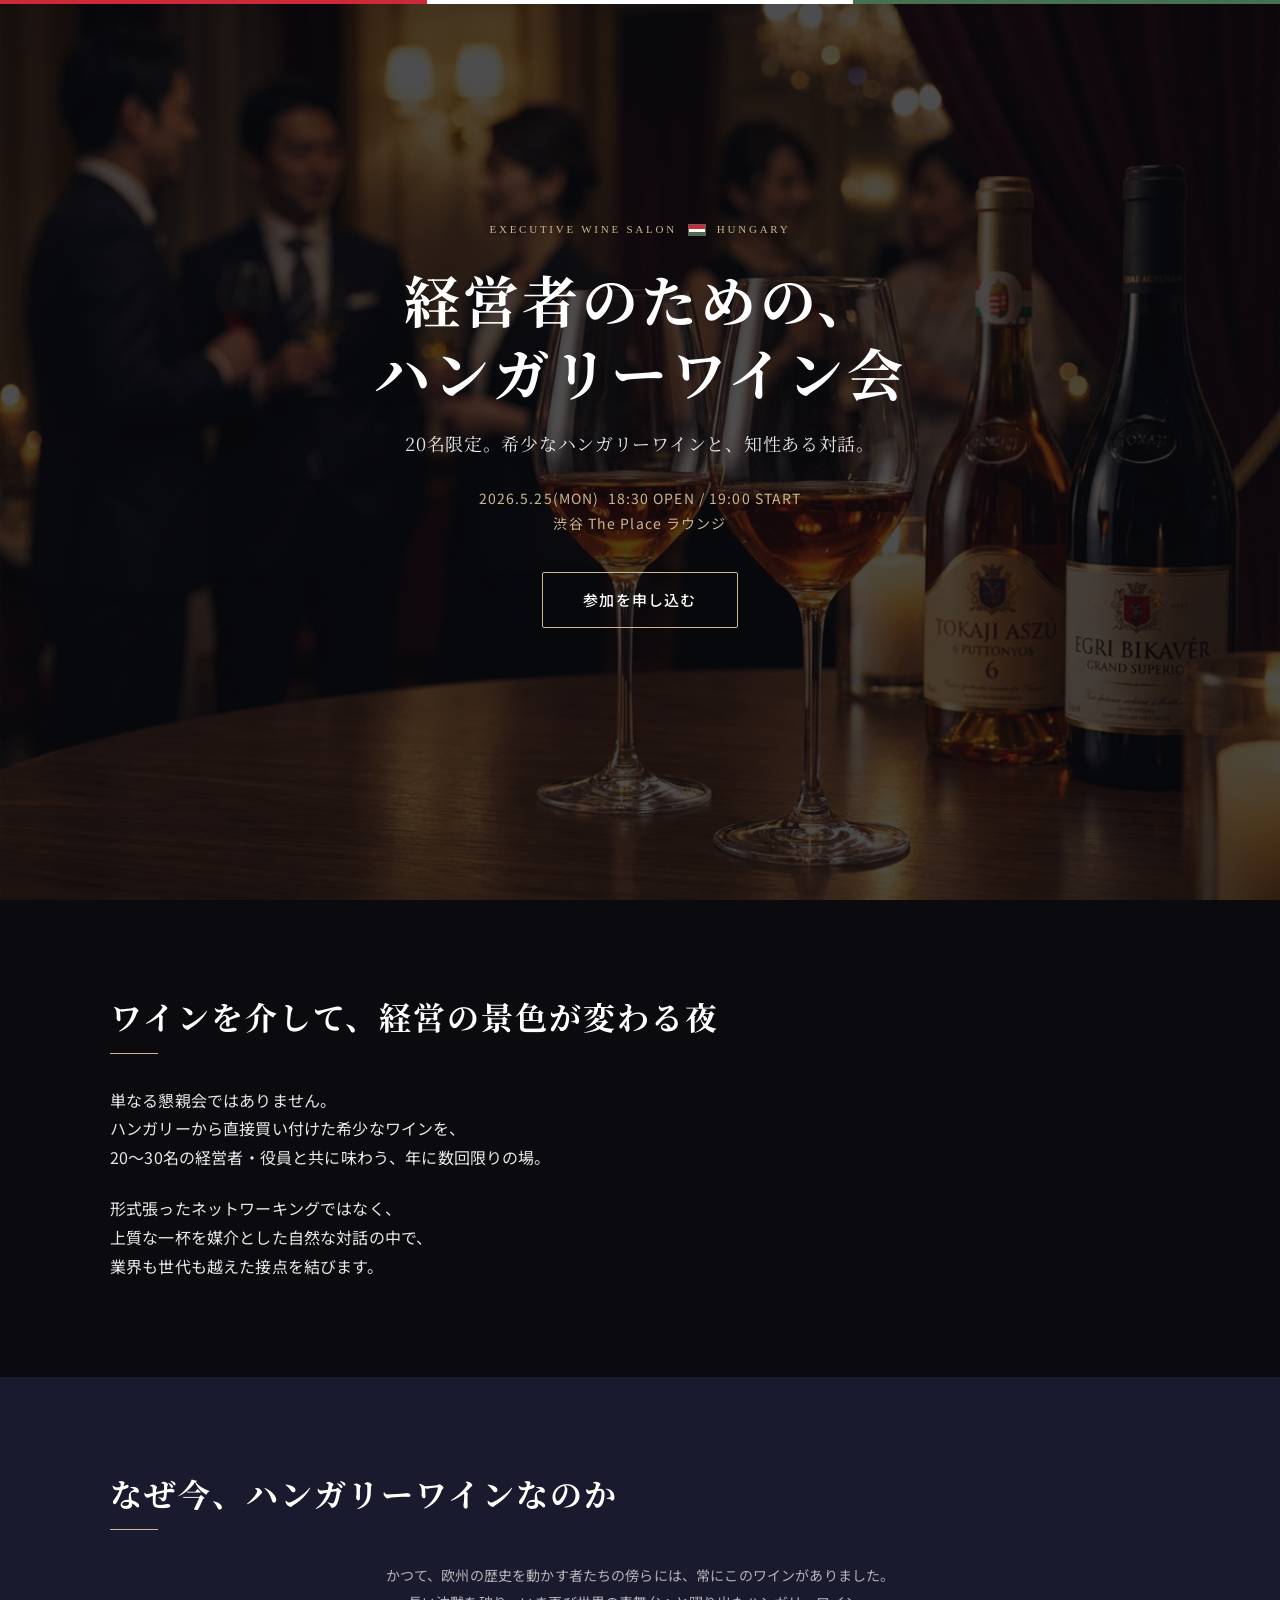
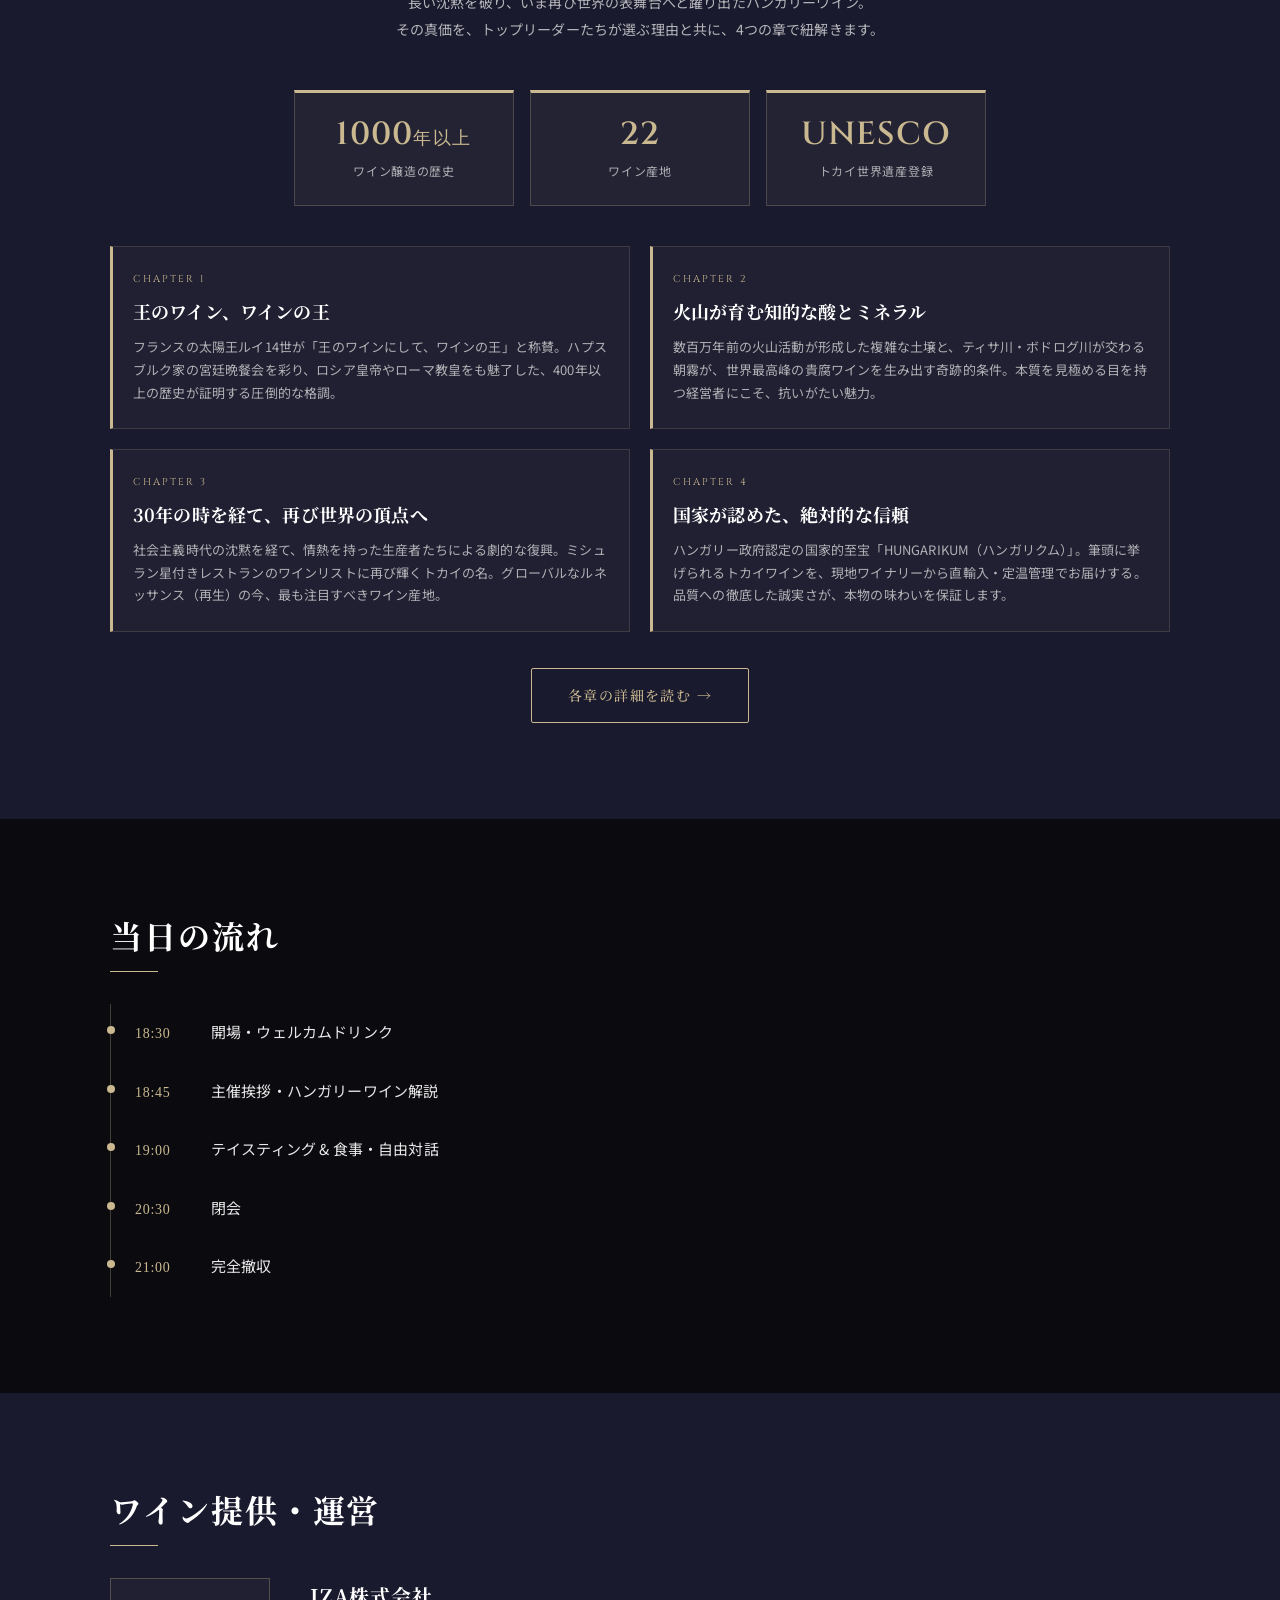
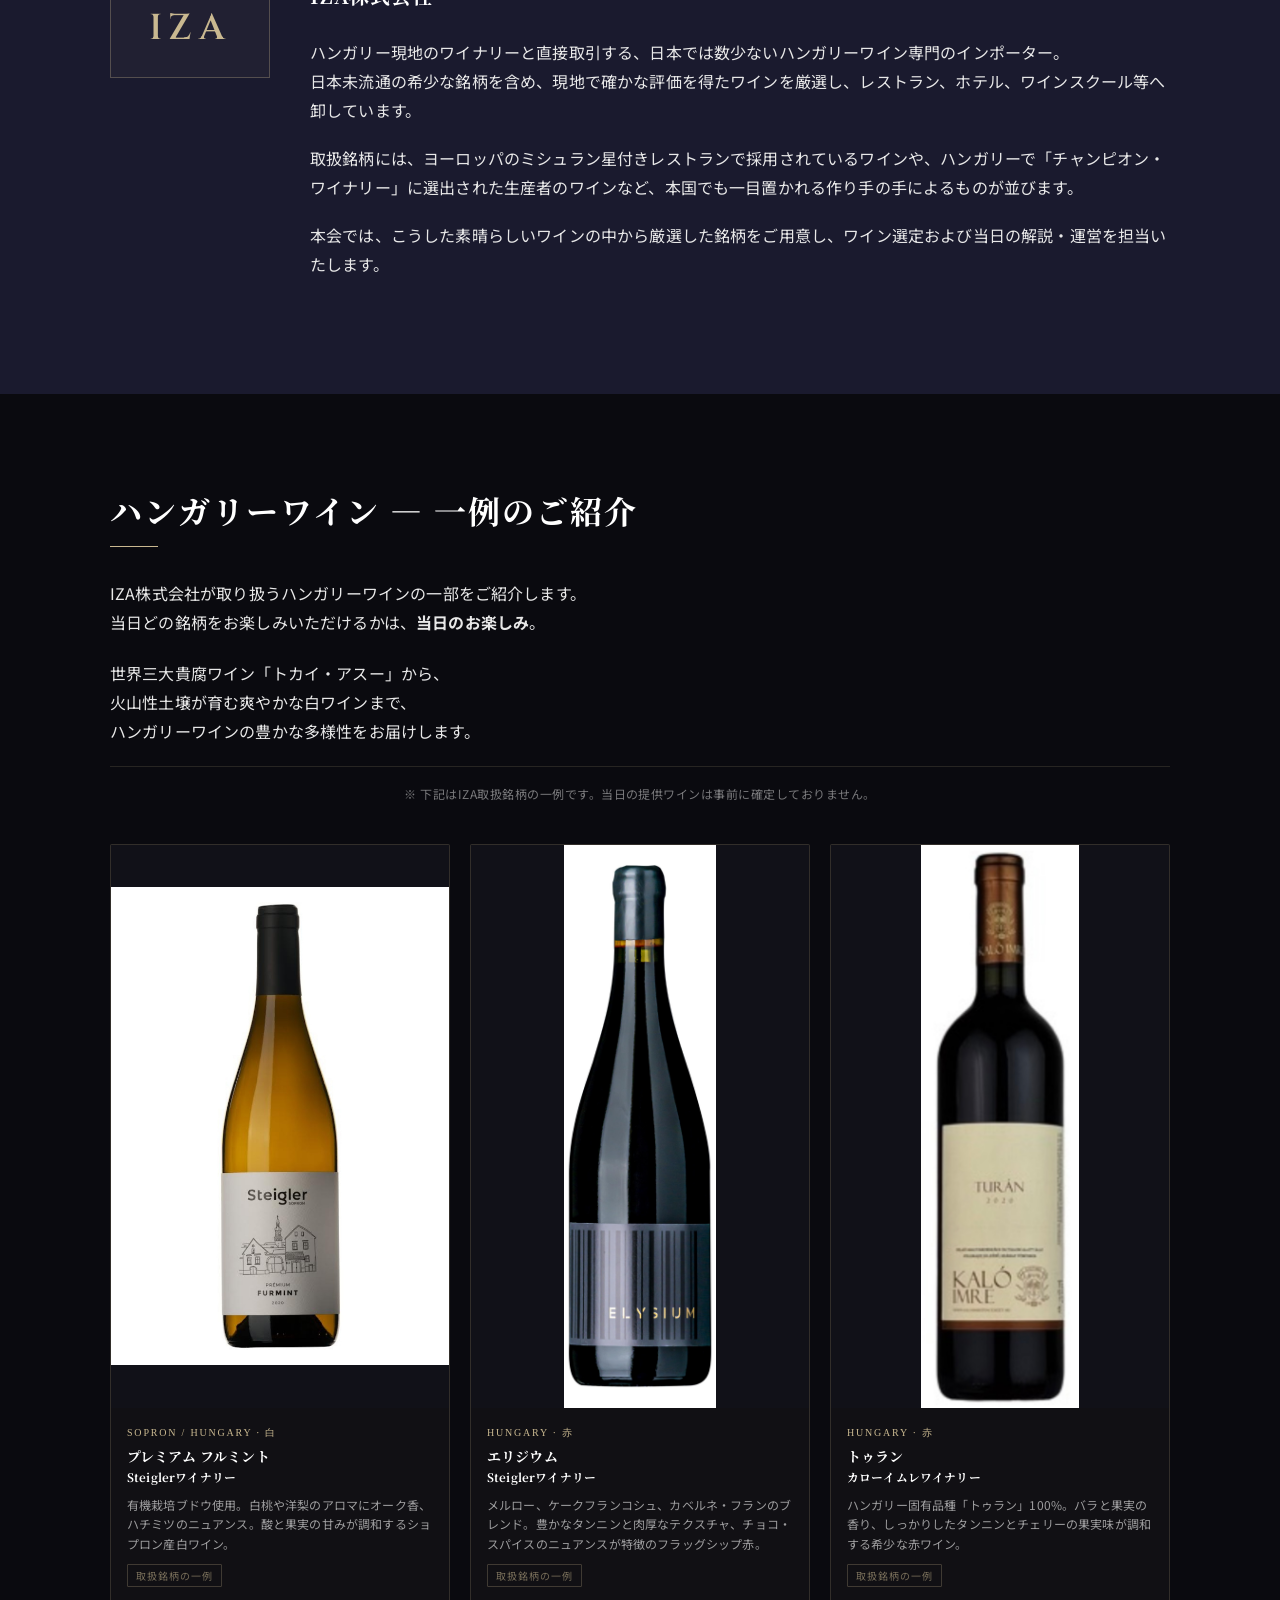
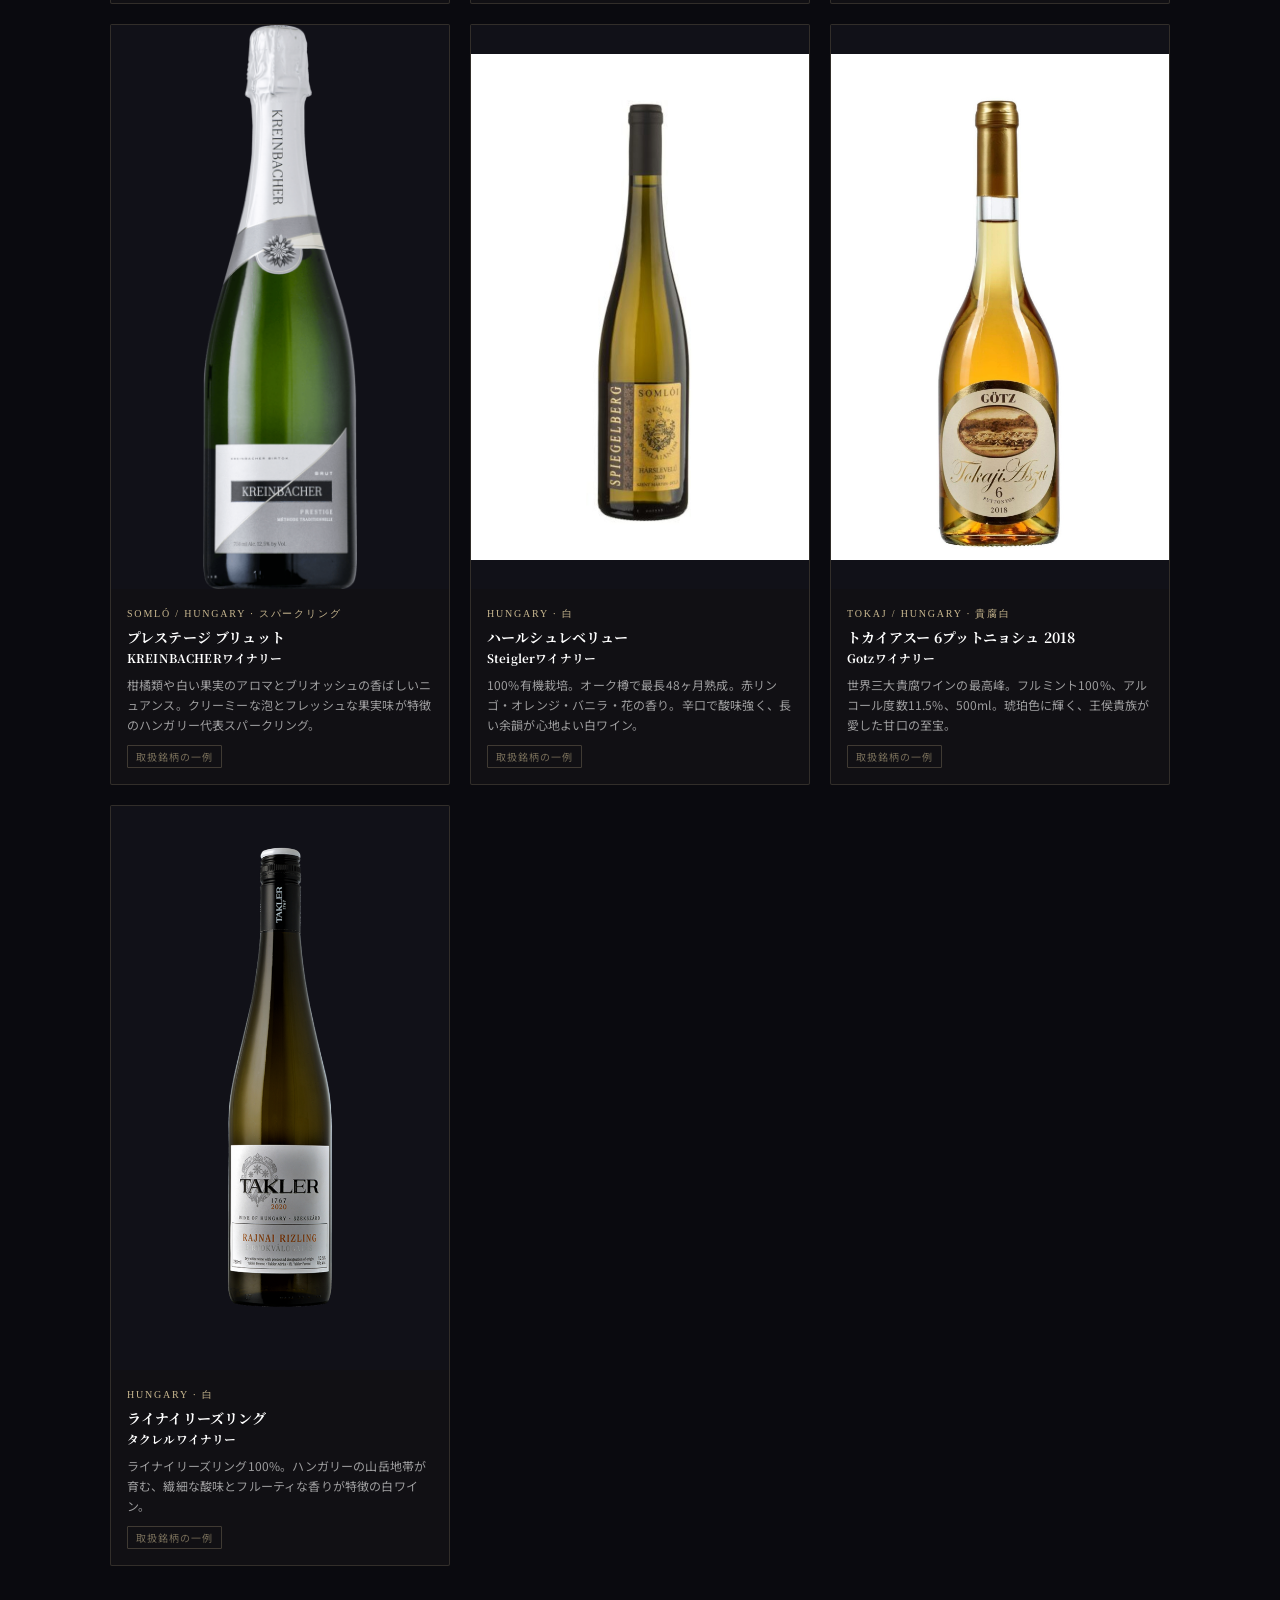
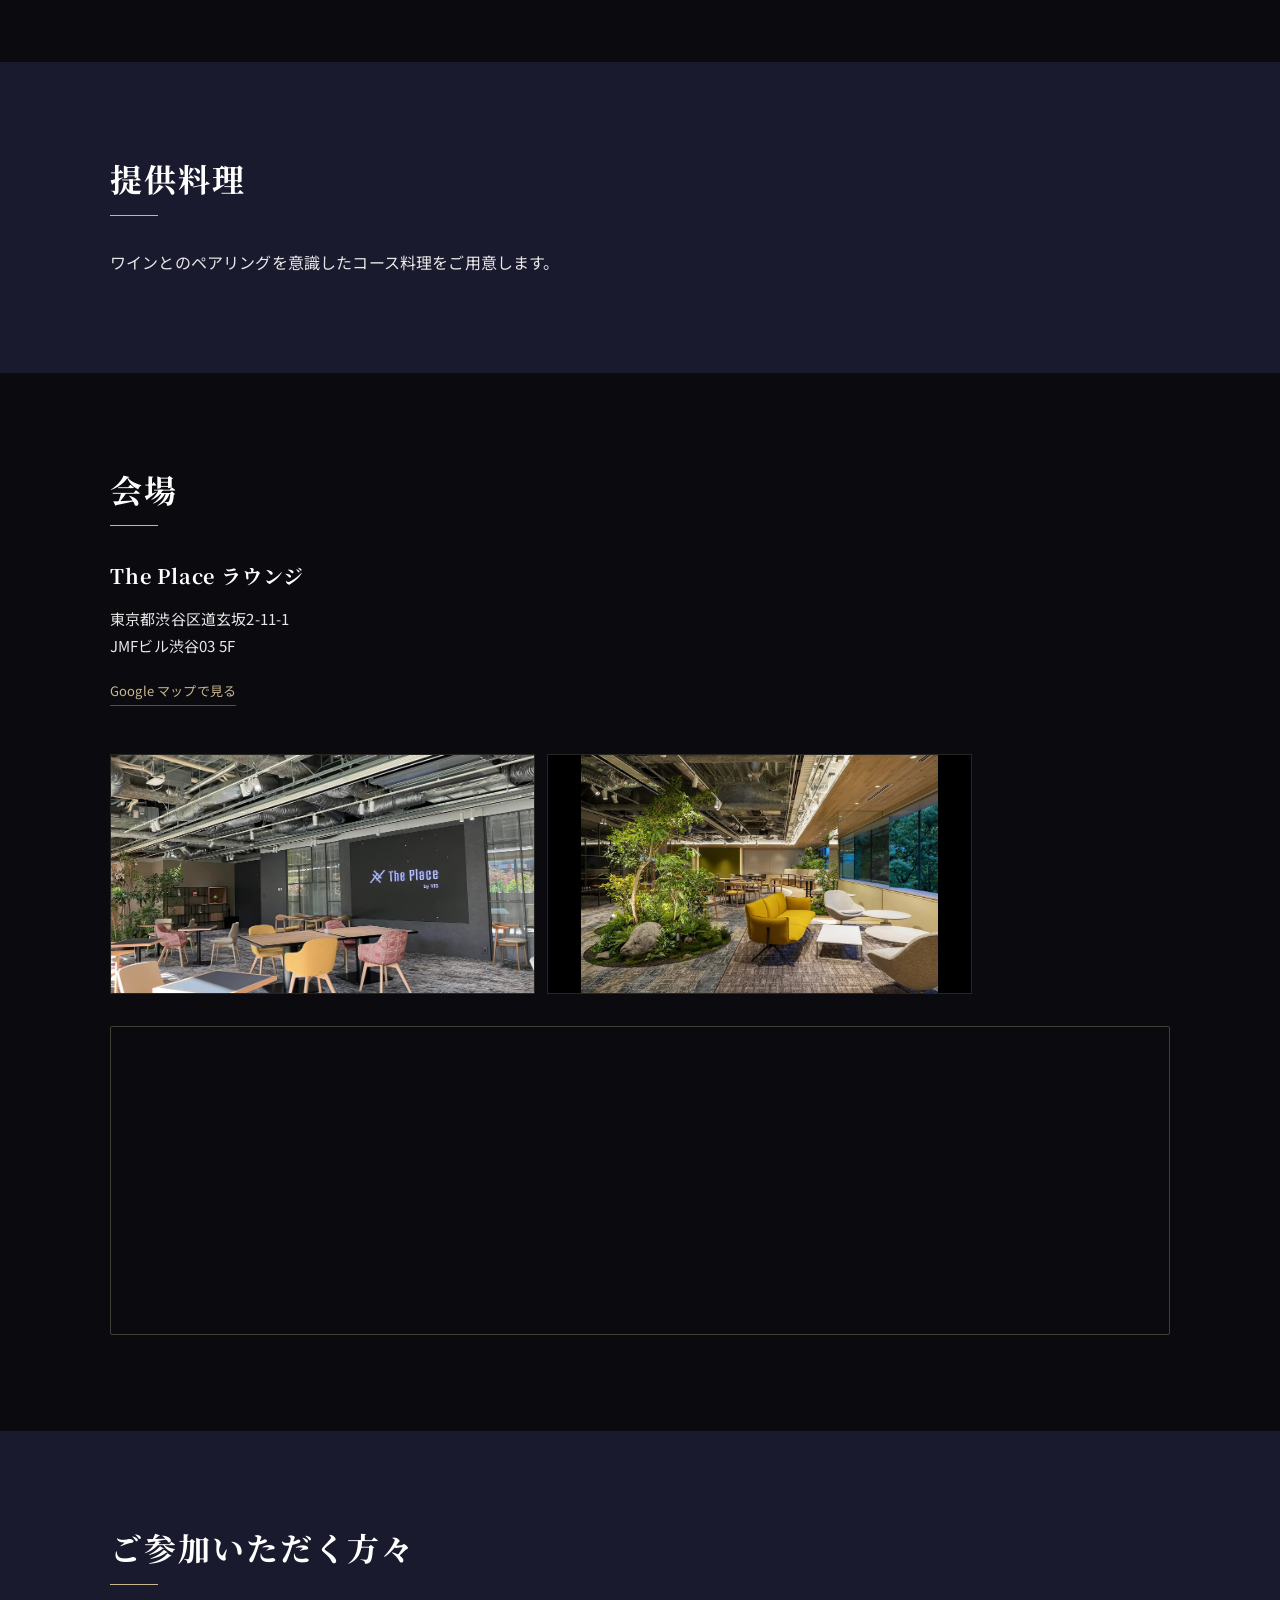
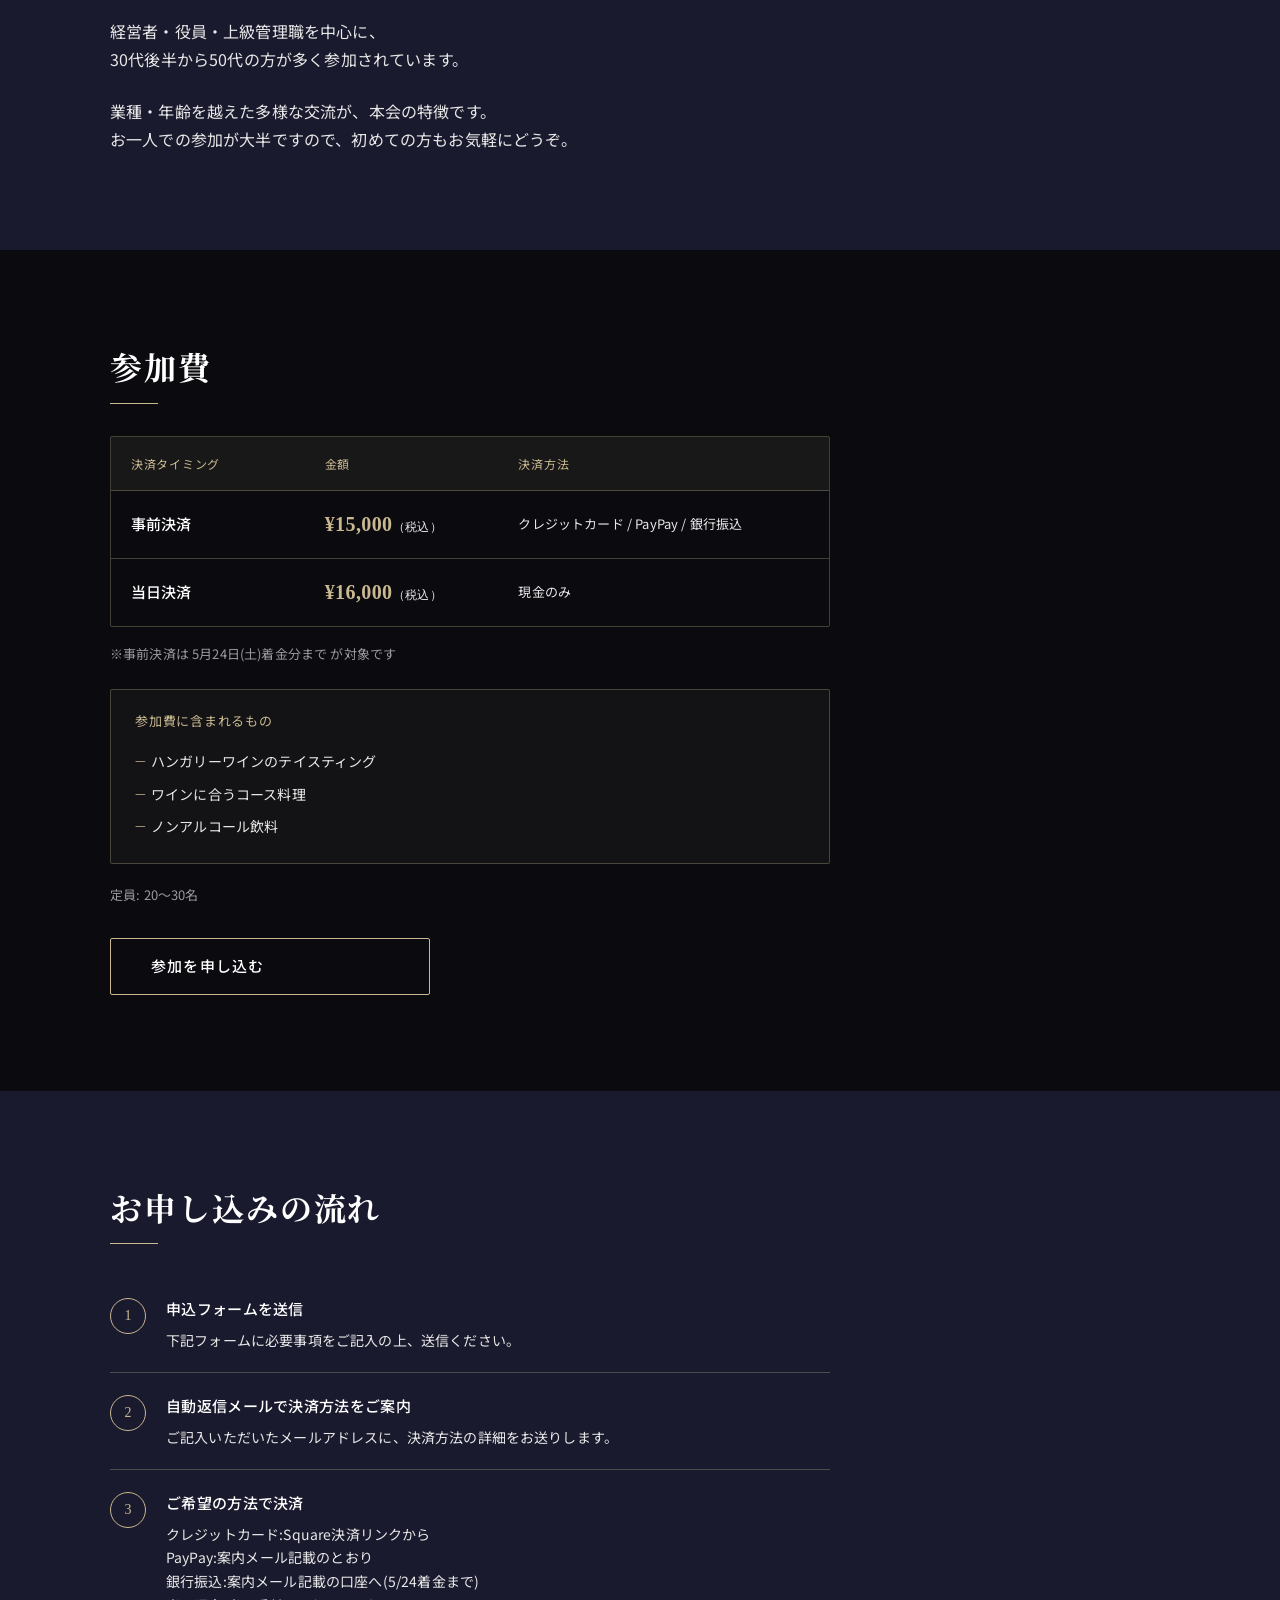
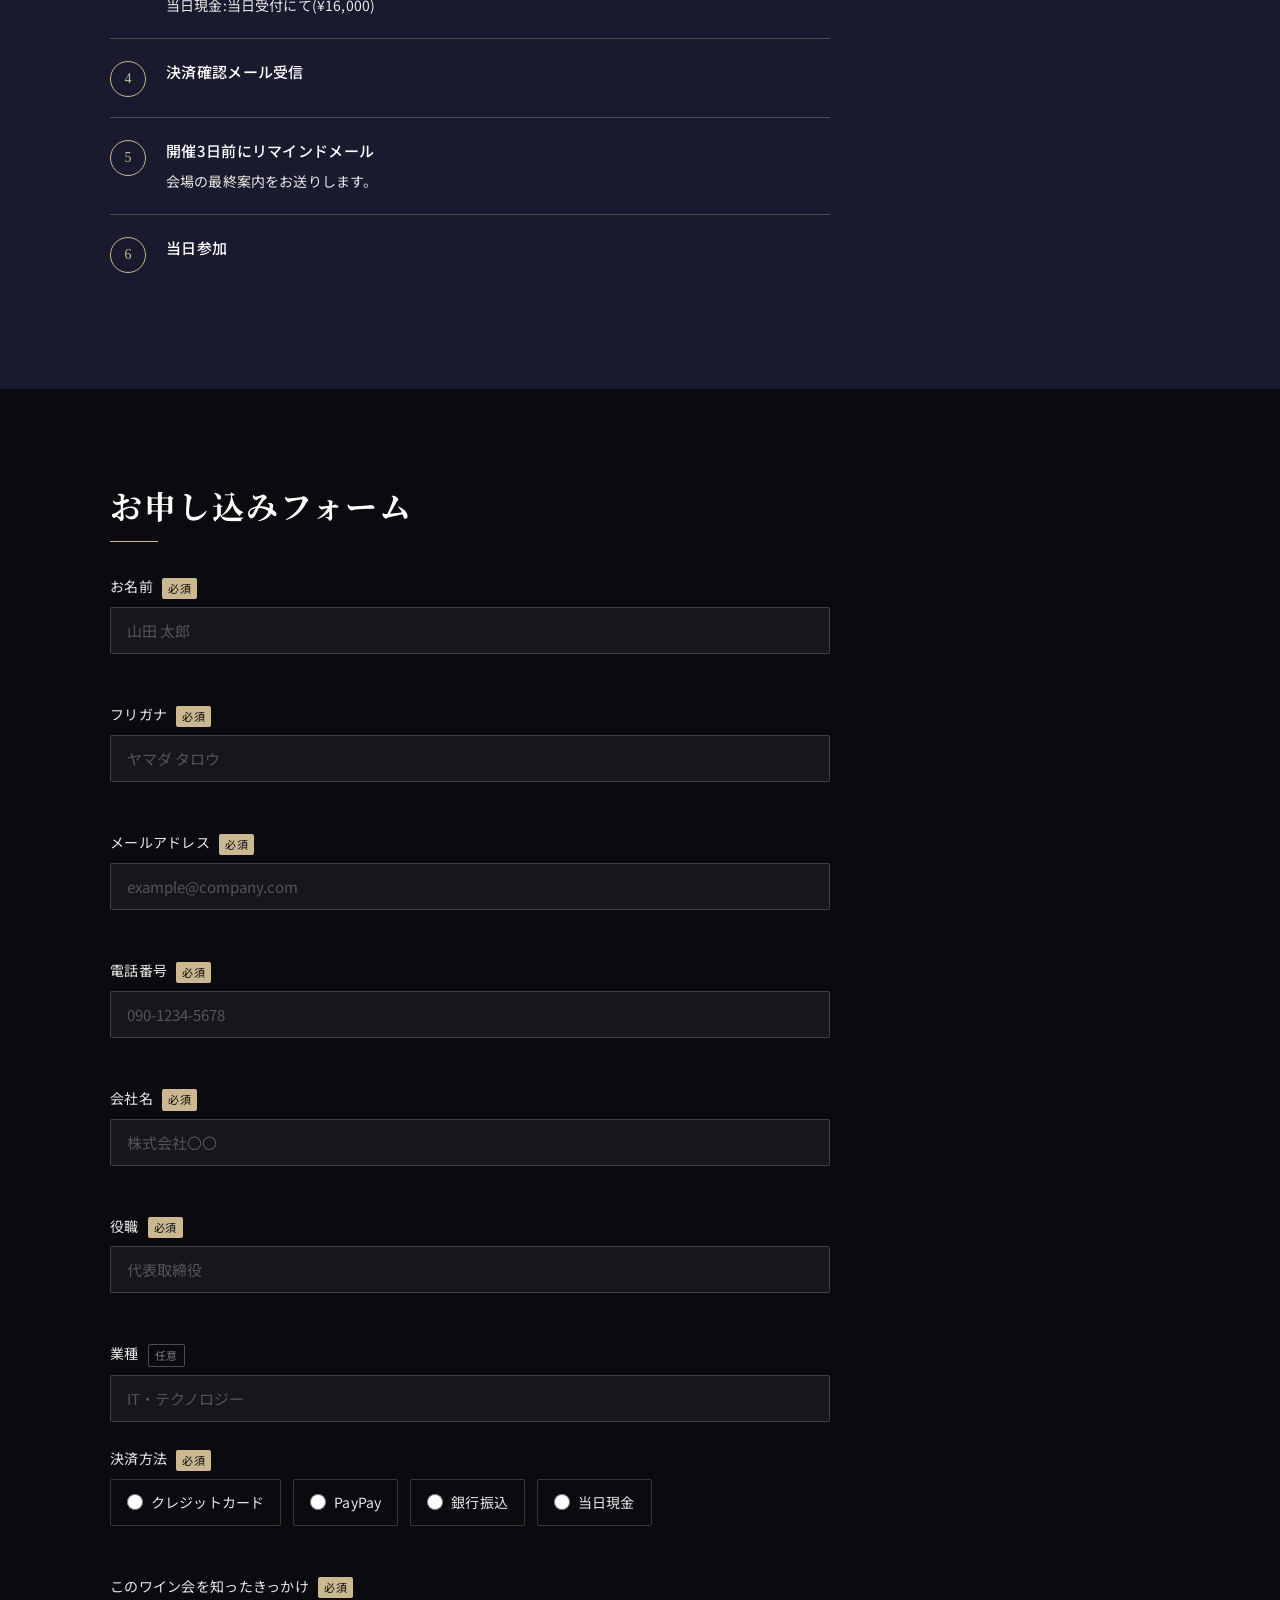
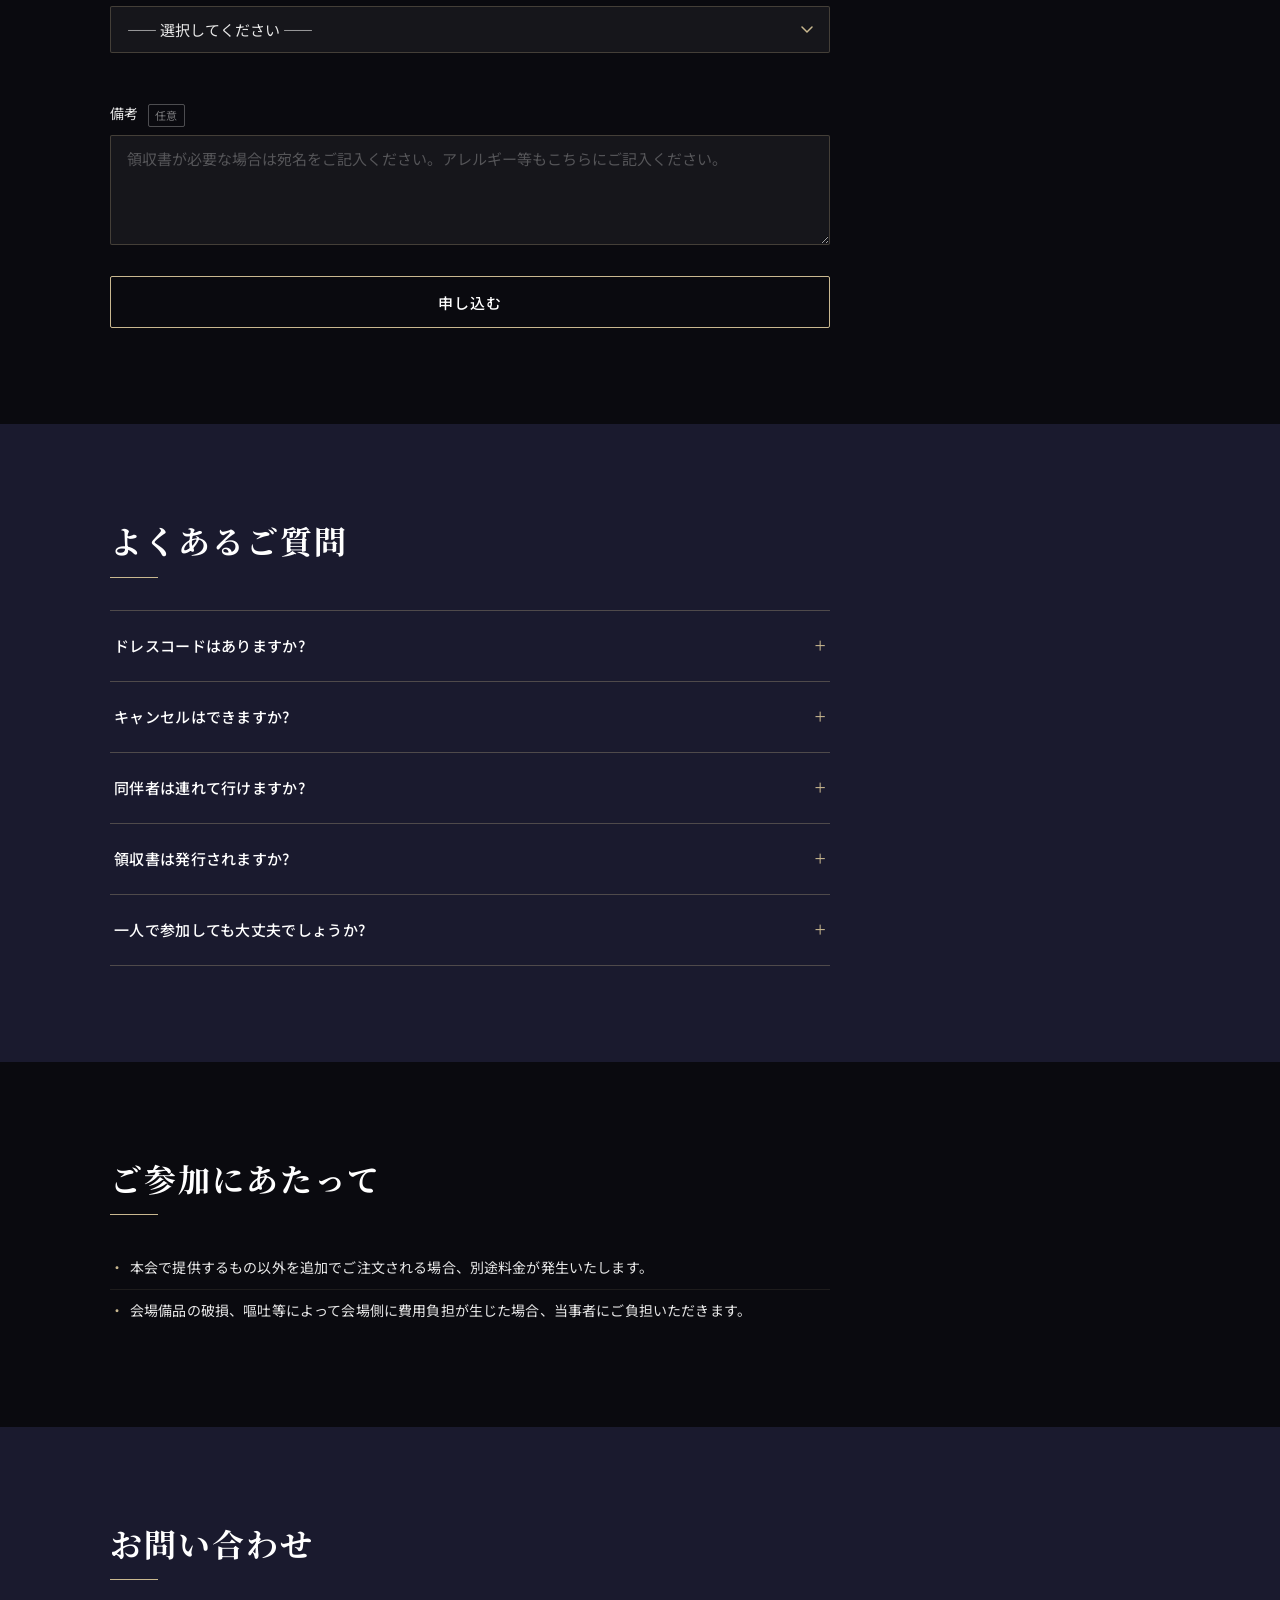
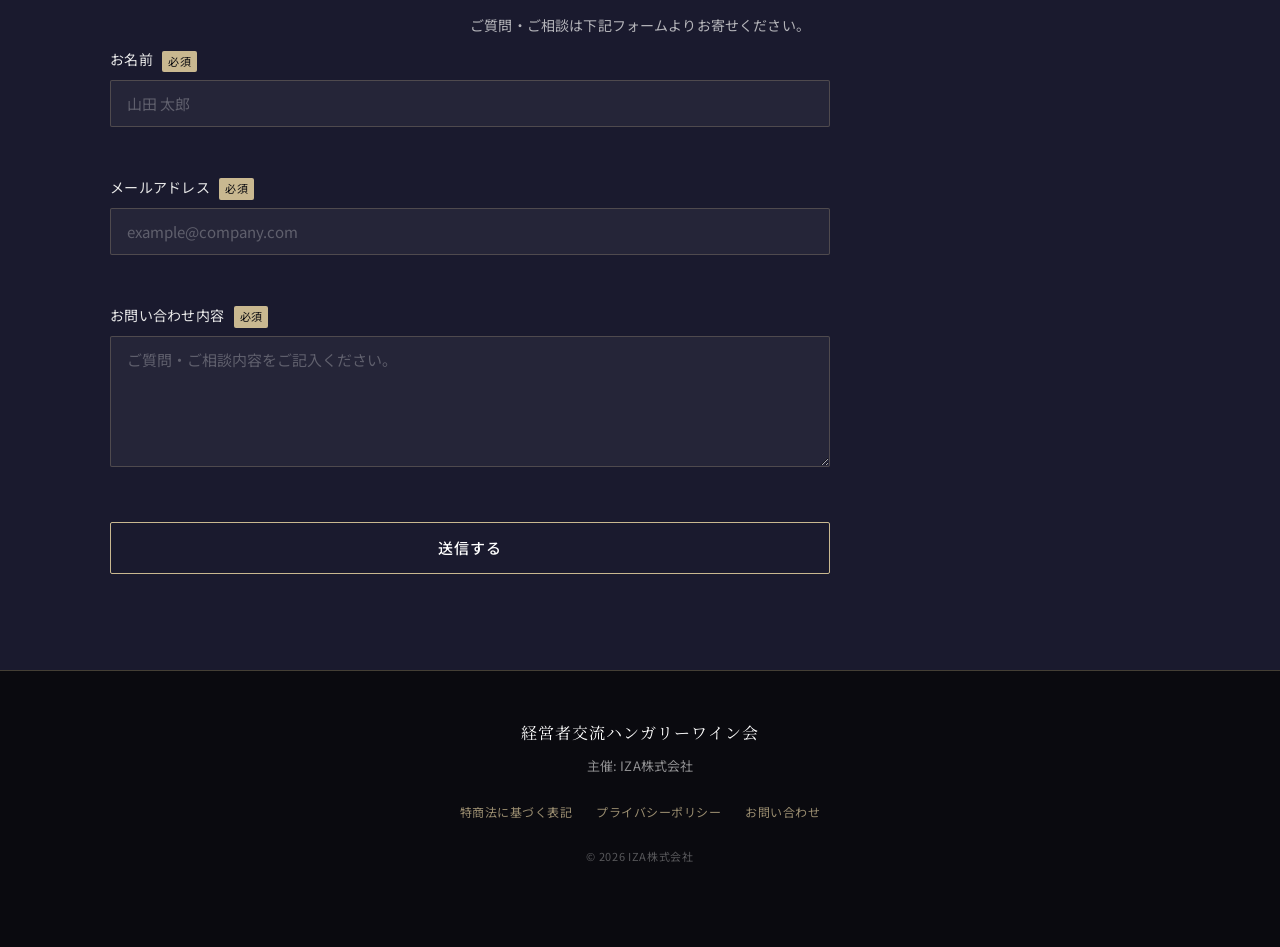
==== commit 473e1b4d: "feat: ワインラインナップを7本の新商品に差し替え・商品画像を追加" ====
--- a/class-e-lp/index.html
+++ b/class-e-lp/index.html
@@ -244,50 +244,91 @@
       </div>
       <p class="wine-note">※ 下記はIZA取扱銘柄の一例です。当日の提供ワインは事前に確定しておりません。</p>
       <div class="wine-grid">
+
         <div class="wine-card">
           <div class="wine-card__img-wrap">
-            <img src="images/wine-gotz-furmint.jpg" alt="GÖTZ Tokaji Furmint Semi-Sweet" loading="lazy" class="wine-card__img">
+            <img src="images/wine-1-furmint-steigler.jpg" alt="プレミアム フルミント Steiglerワイナリー" loading="lazy" class="wine-card__img">
           </div>
           <div class="wine-card__body">
-            <p class="wine-card__region">Tokaj / Hungary</p>
-            <p class="wine-card__name">GÖTZ Tokaji Furmint</p>
-            <p class="wine-card__desc">フルミント種100%。蜜のような甘みと爽やかな酸が調和する、トカイの白ワイン。</p>
+            <p class="wine-card__region">Sopron / Hungary &middot; 白</p>
+            <p class="wine-card__name">プレミアム フルミント<br><small>Steiglerワイナリー</small></p>
+            <p class="wine-card__desc">有機栽培ブドウ使用。白桃や洋梨のアロマにオーク香、ハチミツのニュアンス。酸と果実の甘みが調和するショプロン産白ワイン。</p>
             <p class="wine-card__example">取扱銘柄の一例</p>
           </div>
         </div>
+
         <div class="wine-card">
           <div class="wine-card__img-wrap">
-            <img src="images/wine-tokaji-aszu.jpg" alt="Tokaji Aszú 6 Puttonyos" loading="lazy" class="wine-card__img">
+            <img src="images/wine-2-elysium-steigler.jpg" alt="エリジウム Steiglerワイナリー" loading="lazy" class="wine-card__img">
           </div>
           <div class="wine-card__body">
-            <p class="wine-card__region">Tokaj / Hungary</p>
-            <p class="wine-card__name">Tokaji Aszú 6 Puttonyos</p>
-            <p class="wine-card__desc">世界三大貴腐ワインの最高峰。琥珀色に輝く、王侯貴族が愛した甘口の至宝。</p>
+            <p class="wine-card__region">Hungary &middot; 赤</p>
+            <p class="wine-card__name">エリジウム<br><small>Steiglerワイナリー</small></p>
+            <p class="wine-card__desc">メルロー、ケークフランコシュ、カベルネ・フランのブレンド。豊かなタンニンと肉厚なテクスチャ、チョコ・スパイスのニュアンスが特徴のフラッグシップ赤。</p>
             <p class="wine-card__example">取扱銘柄の一例</p>
           </div>
         </div>
+
         <div class="wine-card">
           <div class="wine-card__img-wrap">
-            <img src="images/wine-napbor.png" alt="NAPBOR Egri Csillag 2022" loading="lazy" class="wine-card__img">
+            <img src="images/wine-3-turan-karoly.jpg" alt="トゥラン カローイムレワイナリー" loading="lazy" class="wine-card__img">
           </div>
           <div class="wine-card__body">
-            <p class="wine-card__region">Eger / Hungary</p>
-            <p class="wine-card__name">NAPBOR Egri Csillag 2022</p>
-            <p class="wine-card__desc">「太陽のワイン」。エゲル産クールクライメート白。火山性土壌が生む鮮烈なミネラル感。</p>
+            <p class="wine-card__region">Hungary &middot; 赤</p>
+            <p class="wine-card__name">トゥラン<br><small>カローイムレワイナリー</small></p>
+            <p class="wine-card__desc">ハンガリー固有品種「トゥラン」100%。バラと果実の香り、しっかりしたタンニンとチェリーの果実味が調和する希少な赤ワイン。</p>
             <p class="wine-card__example">取扱銘柄の一例</p>
           </div>
         </div>
+
         <div class="wine-card">
           <div class="wine-card__img-wrap">
-            <img src="images/wine-tokaji-szamorodni.webp" alt="Tokaji Szamorodni Édes" loading="lazy" class="wine-card__img">
+            <img src="images/wine-4-prestige-brut.png" alt="プレステージ ブリュット KREINBACHERワイナリー" loading="lazy" class="wine-card__img">
           </div>
           <div class="wine-card__body">
-            <p class="wine-card__region">Tokaj / Hungary</p>
-            <p class="wine-card__name">Tokaji Szamorodni</p>
-            <p class="wine-card__desc">「そのままに」を意味するポーランド語が語源。貴腐ブドウを自然のまま醸した希少な甘口。</p>
+            <p class="wine-card__region">Soml&oacute; / Hungary &middot; スパークリング</p>
+            <p class="wine-card__name">プレステージ ブリュット<br><small>KREINBACHERワイナリー</small></p>
+            <p class="wine-card__desc">柑橘類や白い果実のアロマとブリオッシュの香ばしいニュアンス。クリーミーな泡とフレッシュな果実味が特徴のハンガリー代表スパークリング。</p>
             <p class="wine-card__example">取扱銘柄の一例</p>
           </div>
         </div>
+
+        <div class="wine-card">
+          <div class="wine-card__img-wrap">
+            <img src="images/wine-5-harslevelyu.jpg" alt="ハールシュレベリュー Steiglerワイナリー" loading="lazy" class="wine-card__img">
+          </div>
+          <div class="wine-card__body">
+            <p class="wine-card__region">Hungary &middot; 白</p>
+            <p class="wine-card__name">ハールシュレベリュー<br><small>Steiglerワイナリー</small></p>
+            <p class="wine-card__desc">100%有機栽培。オーク樽で最長48ヶ月熟成。赤リンゴ・オレンジ・バニラ・花の香り。辛口で酸味強く、長い余韻が心地よい白ワイン。</p>
+            <p class="wine-card__example">取扱銘柄の一例</p>
+          </div>
+        </div>
+
+        <div class="wine-card">
+          <div class="wine-card__img-wrap">
+            <img src="images/wine-6-tokaji-aszu6.jpg" alt="トカイアスー 6プットニョシュ 2018 Gotzワイナリー" loading="lazy" class="wine-card__img">
+          </div>
+          <div class="wine-card__body">
+            <p class="wine-card__region">Tokaj / Hungary &middot; 貴腐白</p>
+            <p class="wine-card__name">トカイアスー 6プットニョシュ 2018<br><small>Gotzワイナリー</small></p>
+            <p class="wine-card__desc">世界三大貴腐ワインの最高峰。フルミント100%、アルコール度数11.5%、500ml。琥珀色に輝く、王侯貴族が愛した甘口の至宝。</p>
+            <p class="wine-card__example">取扱銘柄の一例</p>
+          </div>
+        </div>
+
+        <div class="wine-card">
+          <div class="wine-card__img-wrap">
+            <img src="images/wine-7-riesling-takler.png" alt="ライナイリーズリング タクレルワイナリー" loading="lazy" class="wine-card__img">
+          </div>
+          <div class="wine-card__body">
+            <p class="wine-card__region">Hungary &middot; 白</p>
+            <p class="wine-card__name">ライナイリーズリング<br><small>タクレルワイナリー</small></p>
+            <p class="wine-card__desc">ライナイリーズリング100%。ハンガリーの山岳地帯が育む、繊細な酸味とフルーティな香りが特徴の白ワイン。</p>
+            <p class="wine-card__example">取扱銘柄の一例</p>
+          </div>
+        </div>
+
       </div>
     </div>
   </section>
--- a/class-e-lp/css/style.css
+++ b/class-e-lp/css/style.css
@@ -1284,3 +1284,11 @@
     height: 200px;
   }
 }
+
+/* ---------- ワイングリッド 7本対応 ---------- */
+/* 7枚の場合は3列表示（最後の行は左寄せ） */
+@media (min-width: 900px) {
+  .wine-grid {
+    grid-template-columns: repeat(3, 1fr);
+  }
+}
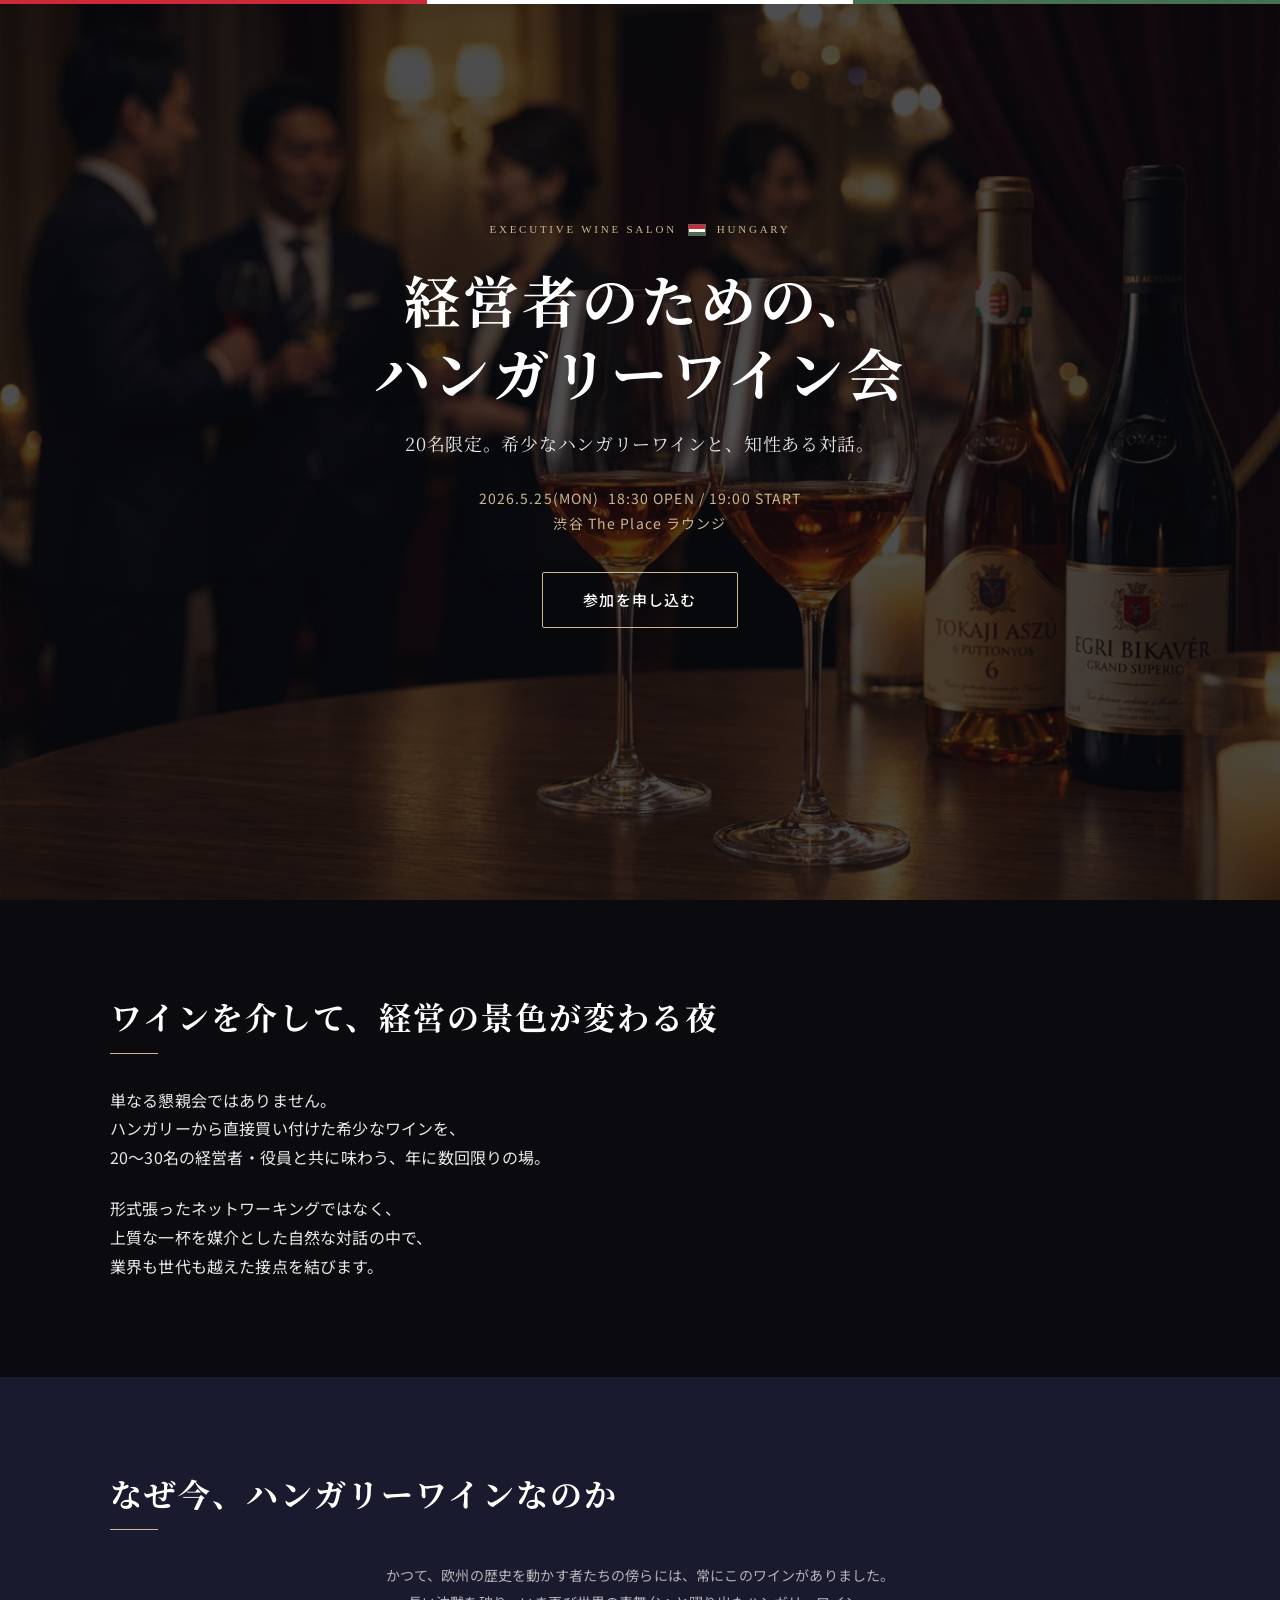
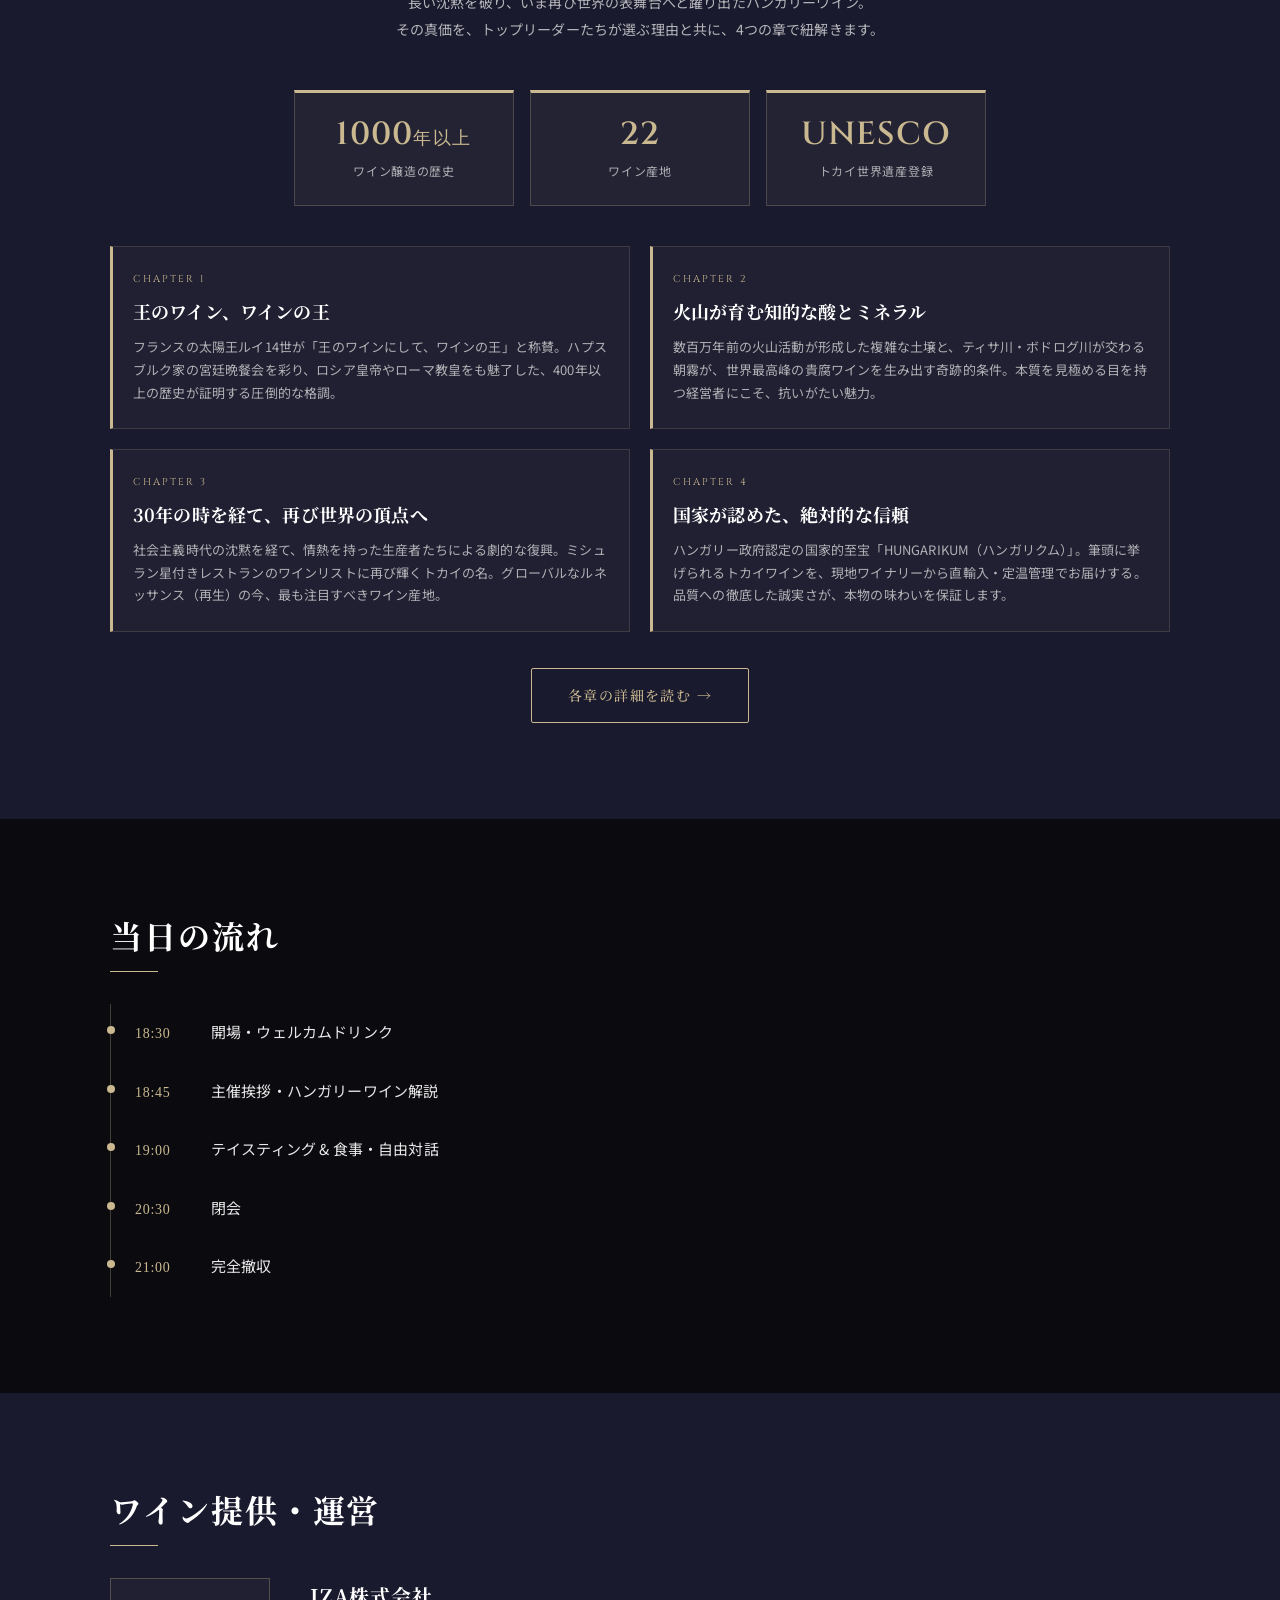
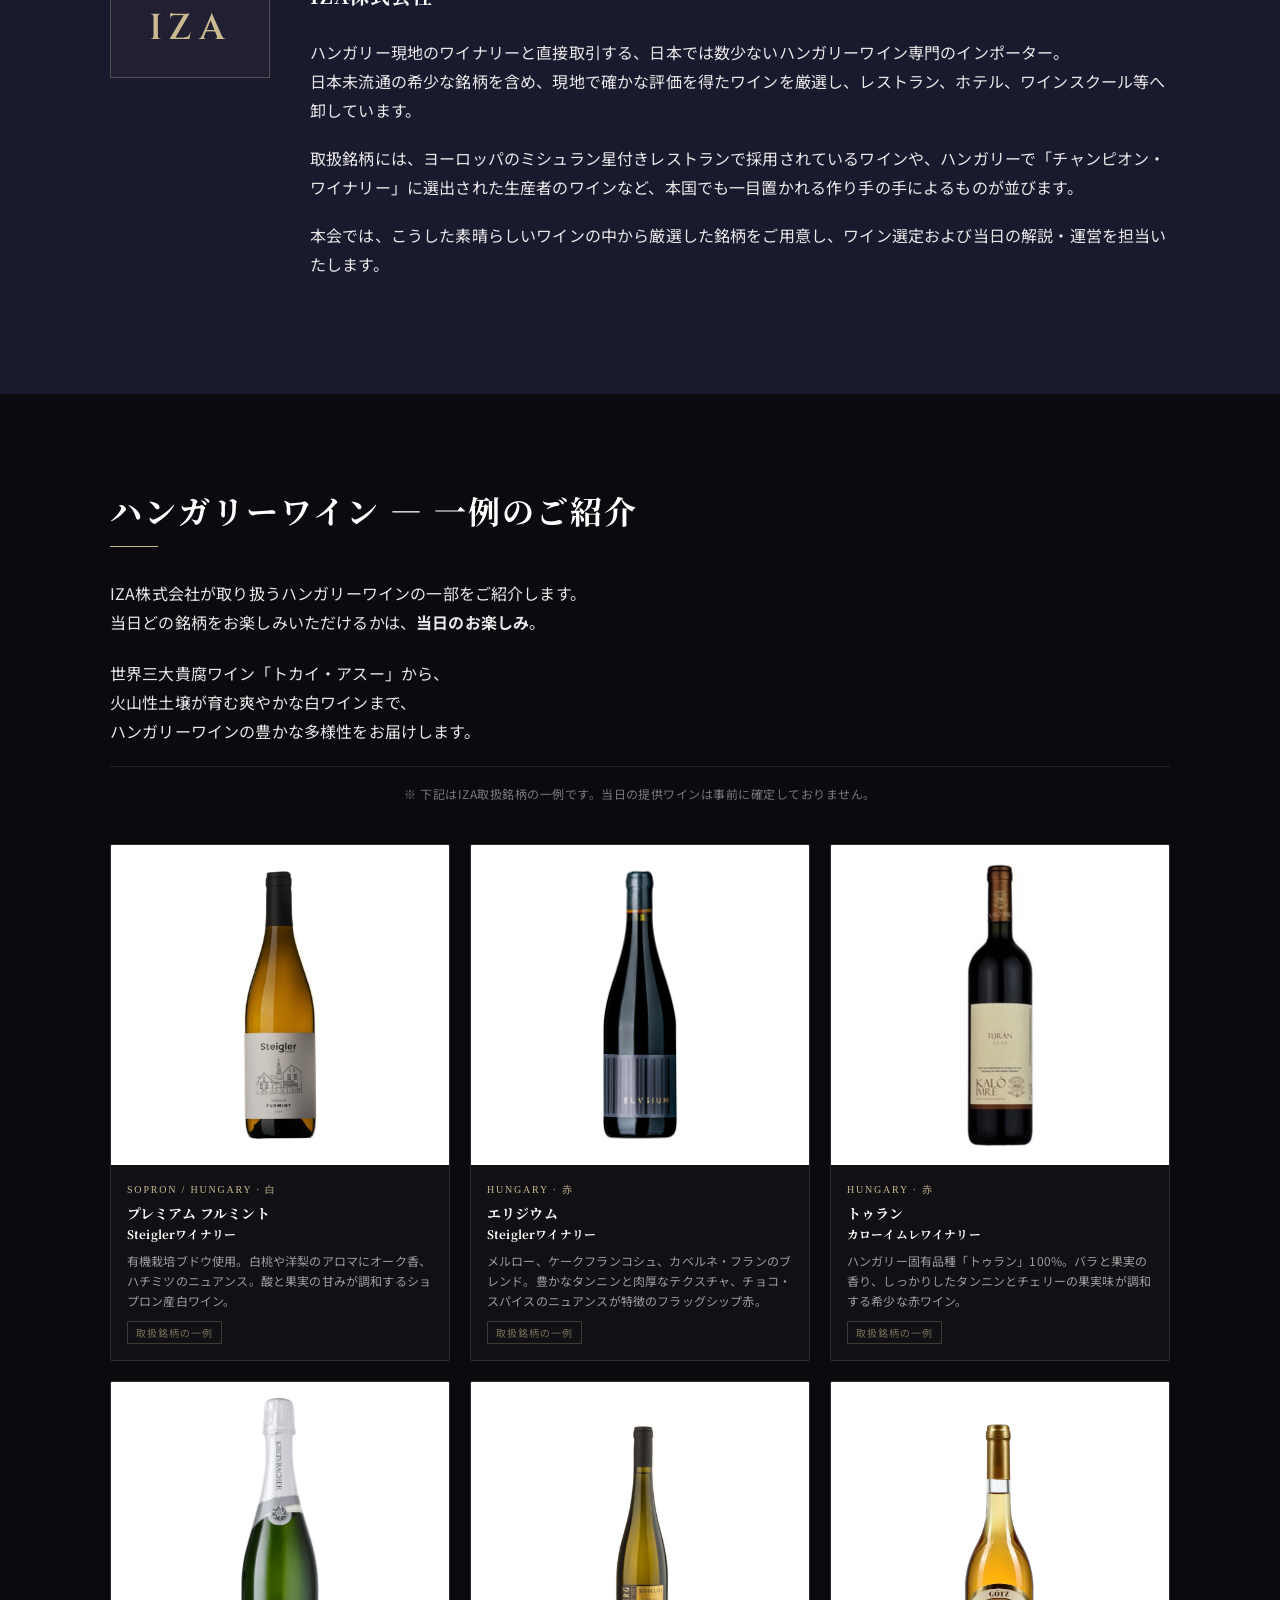
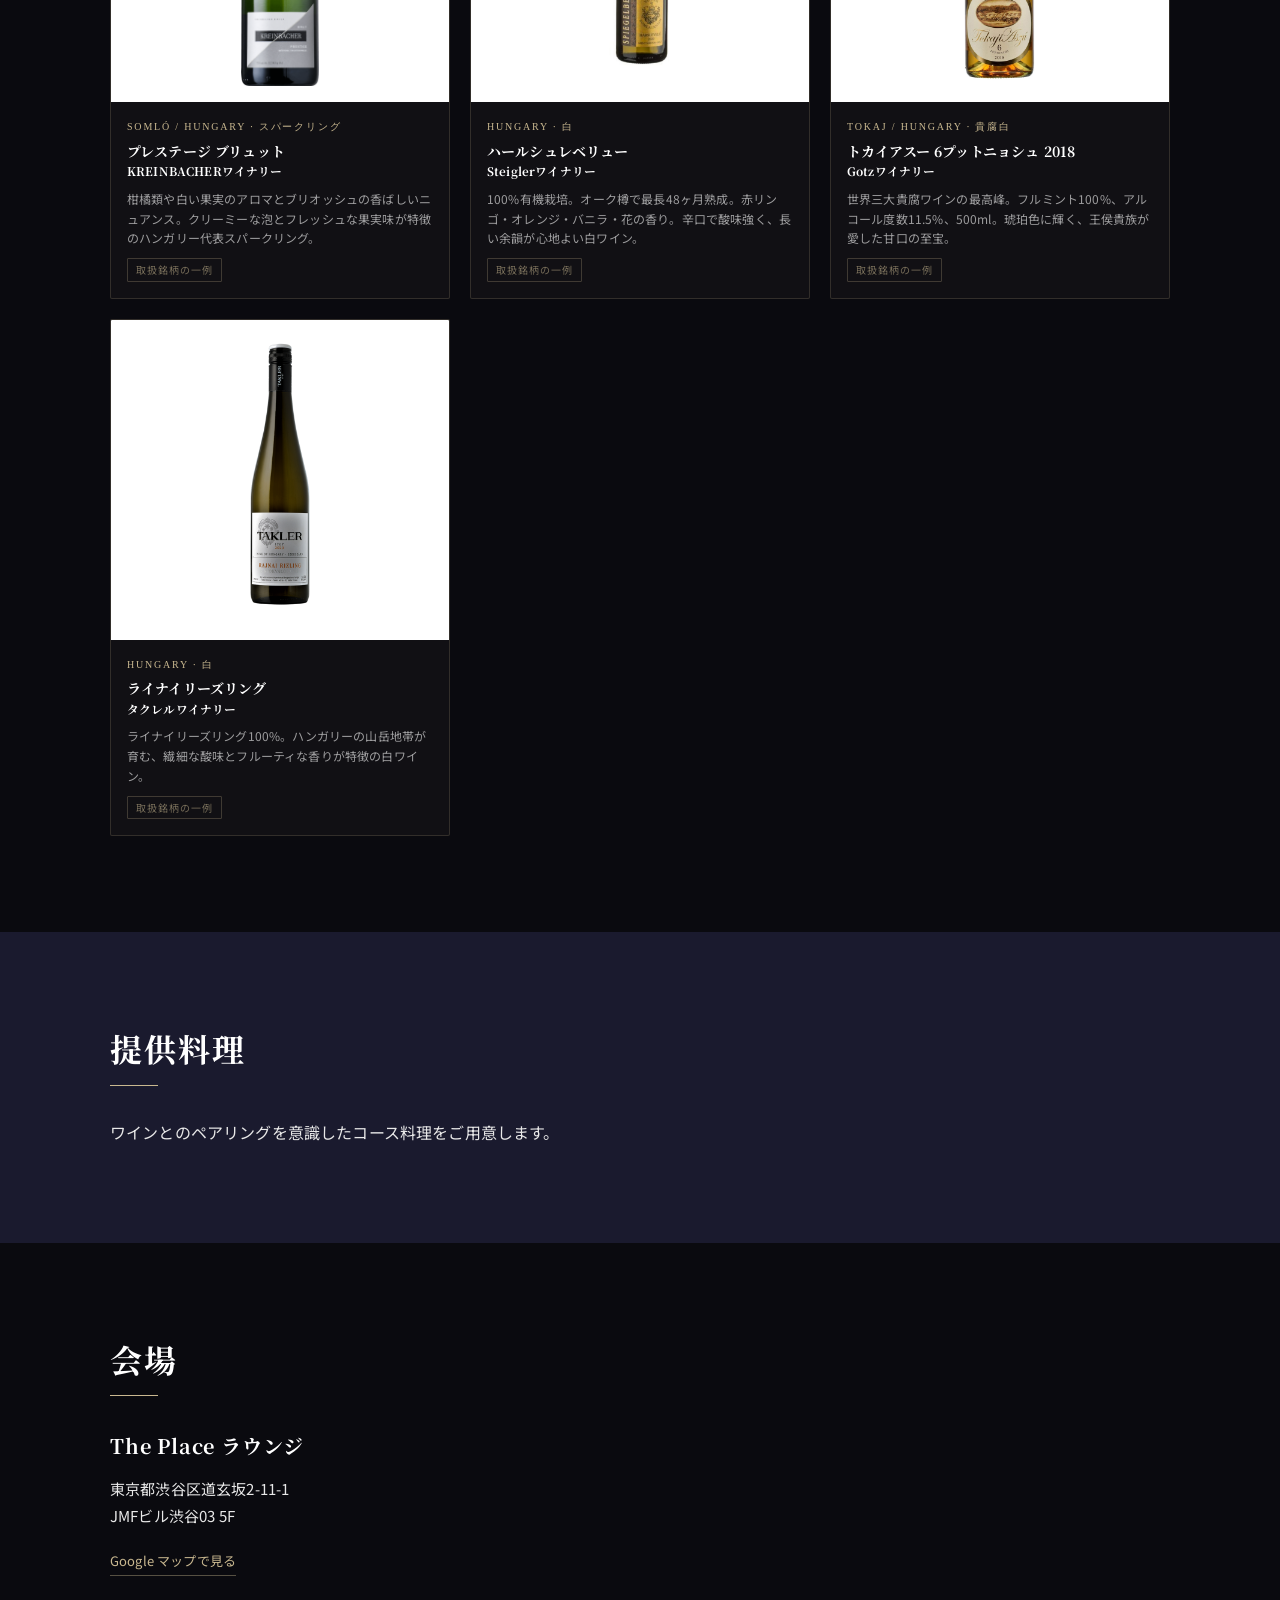
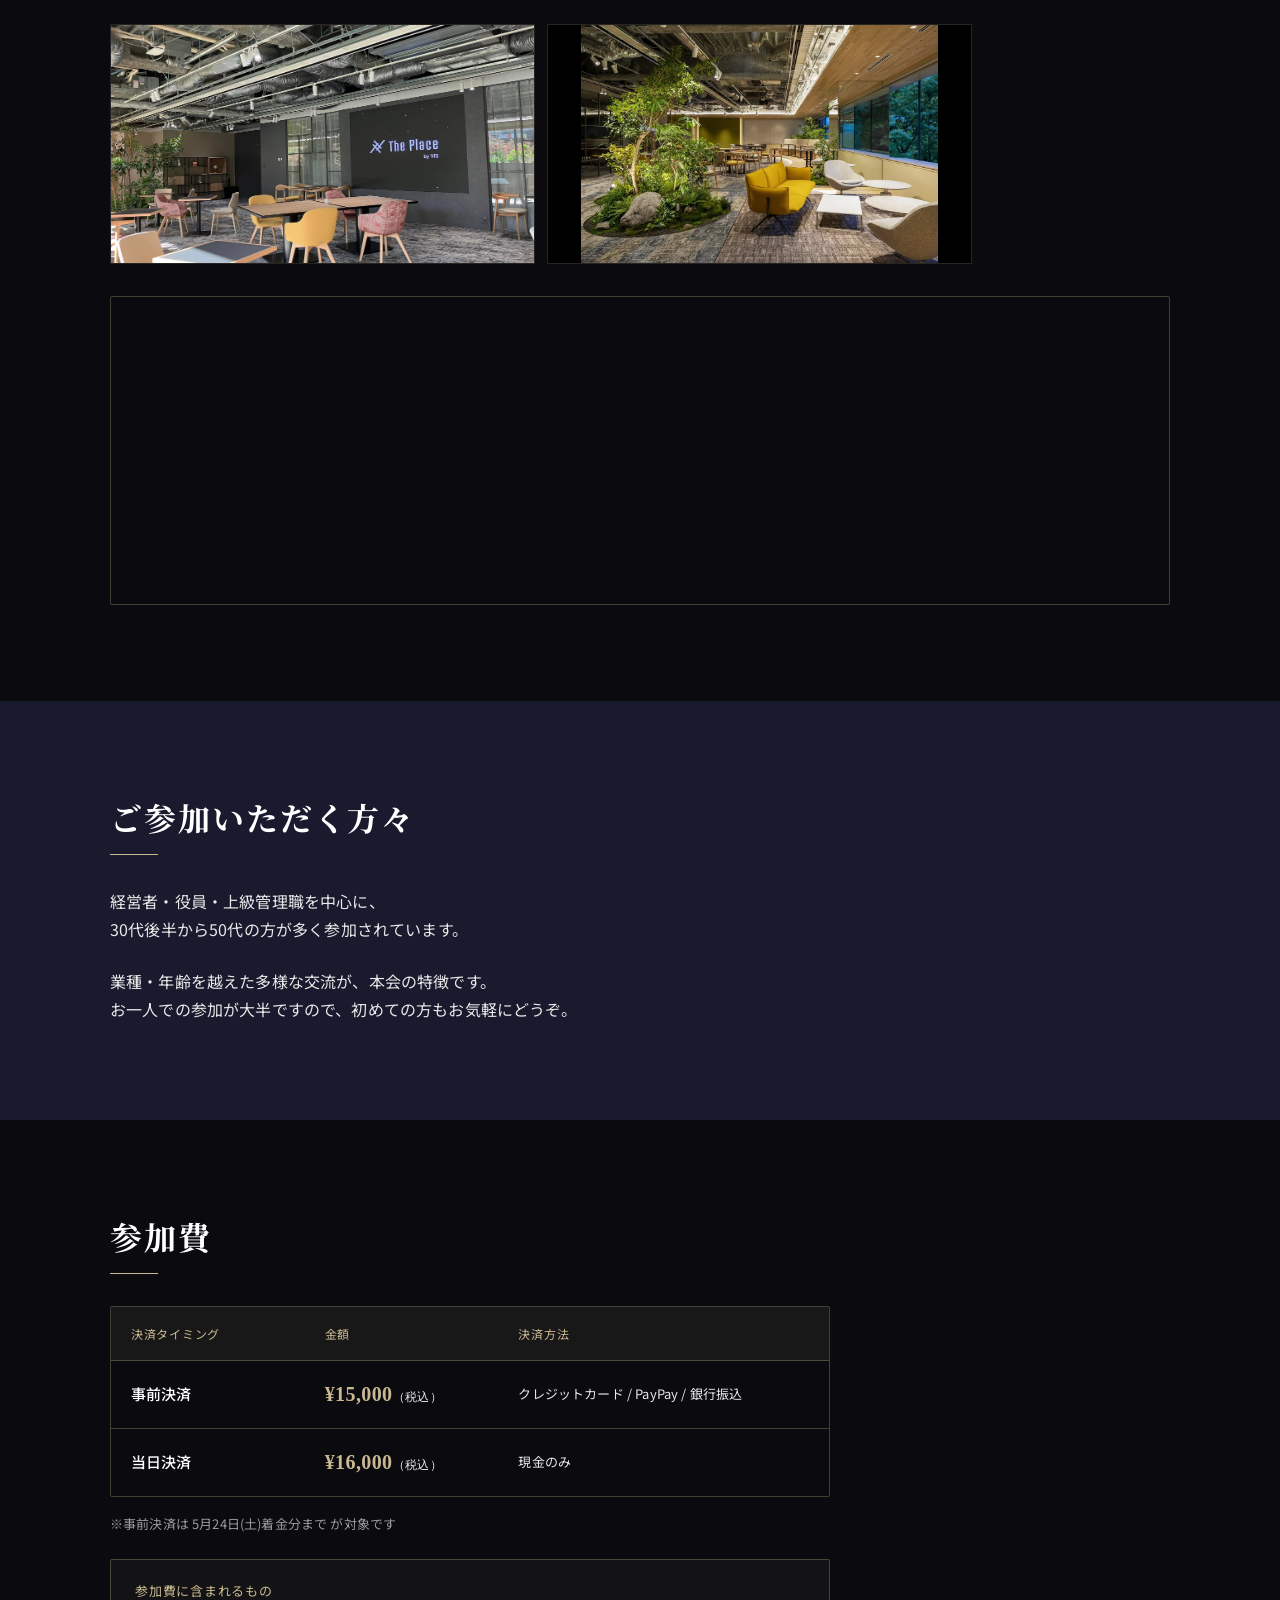
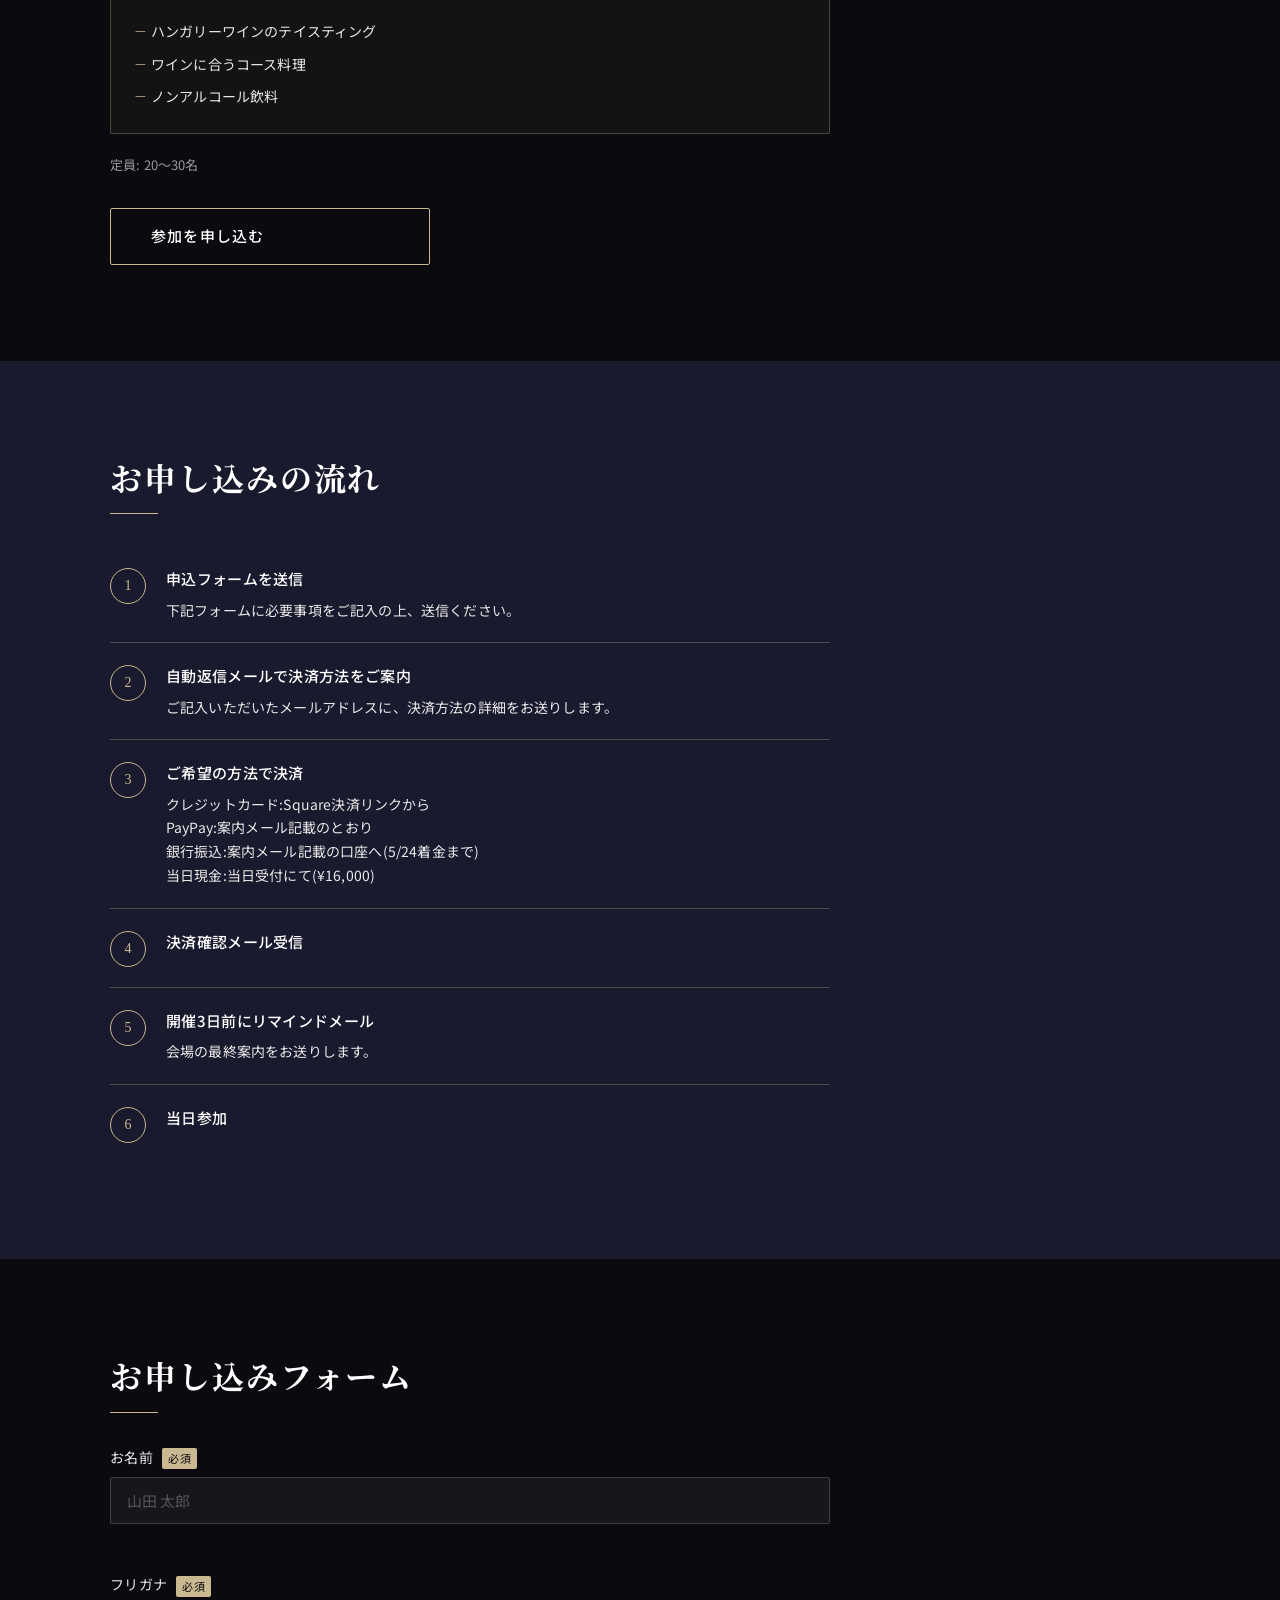
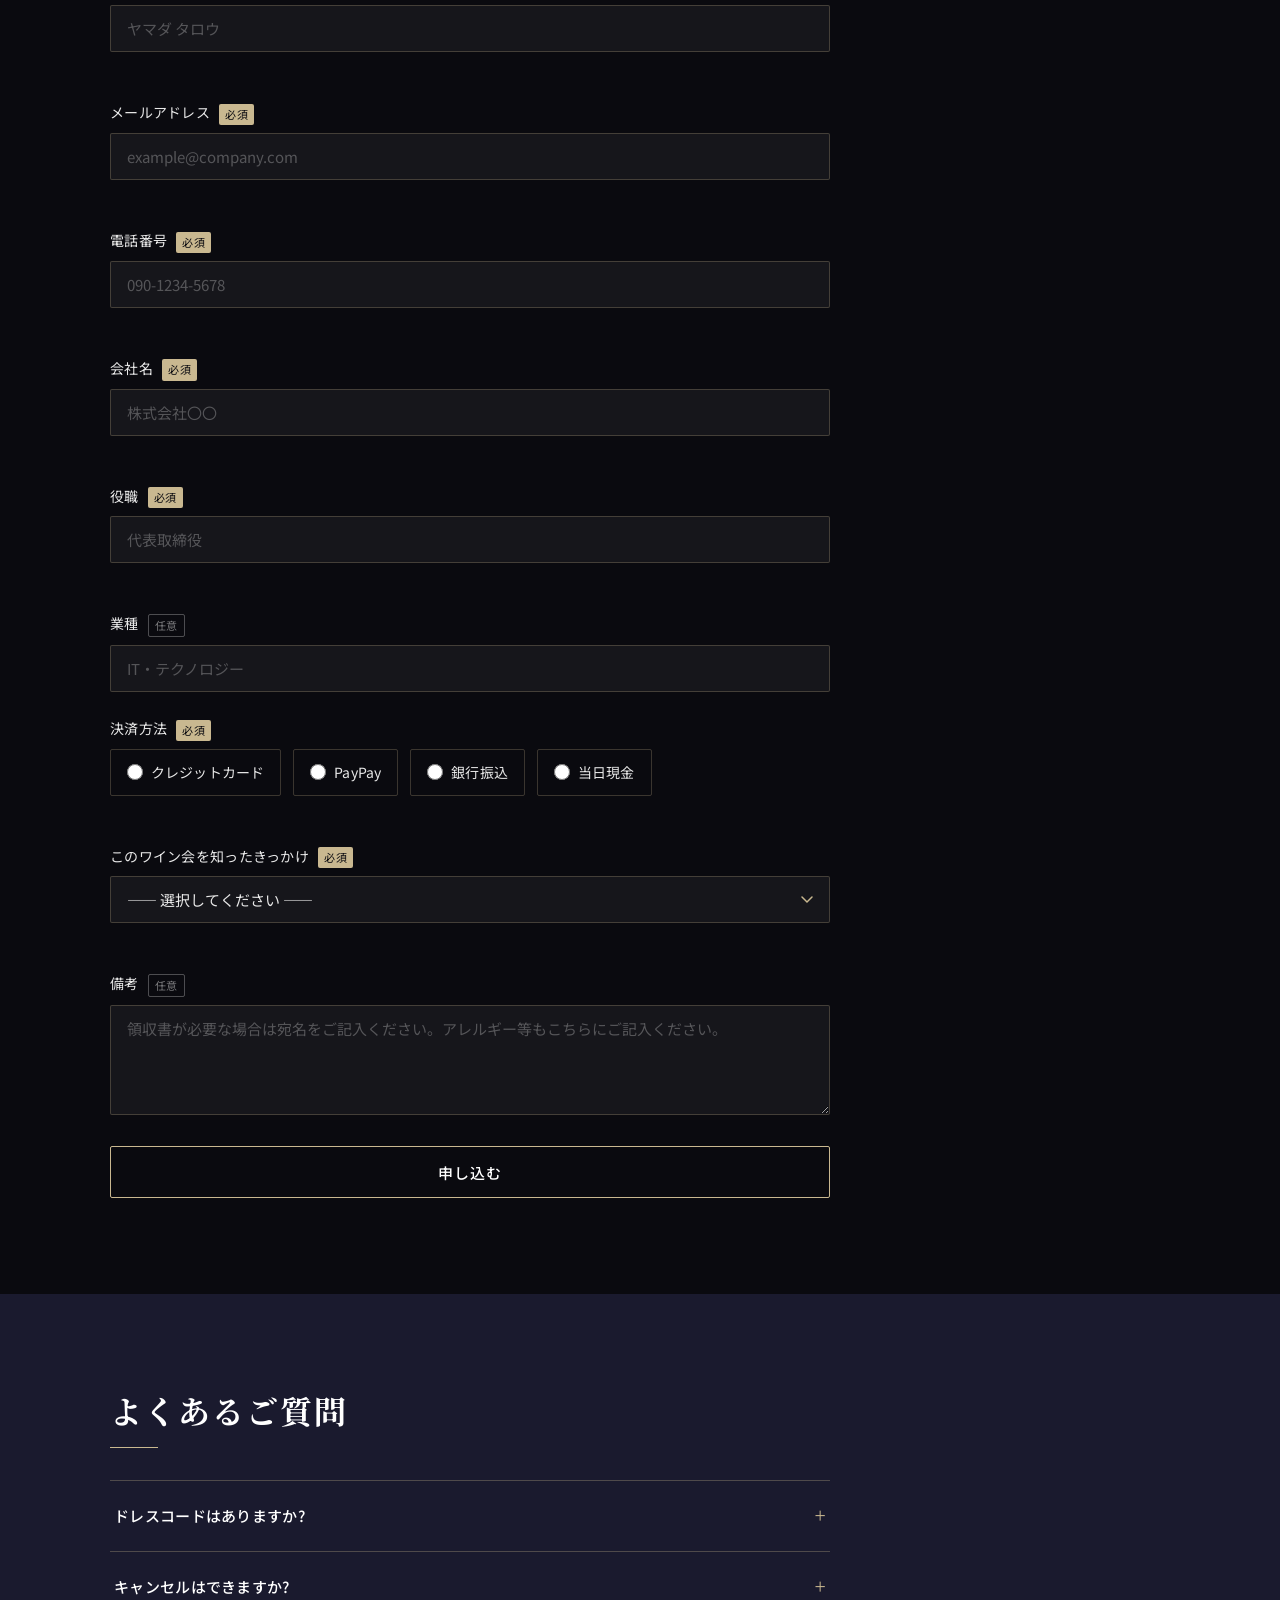
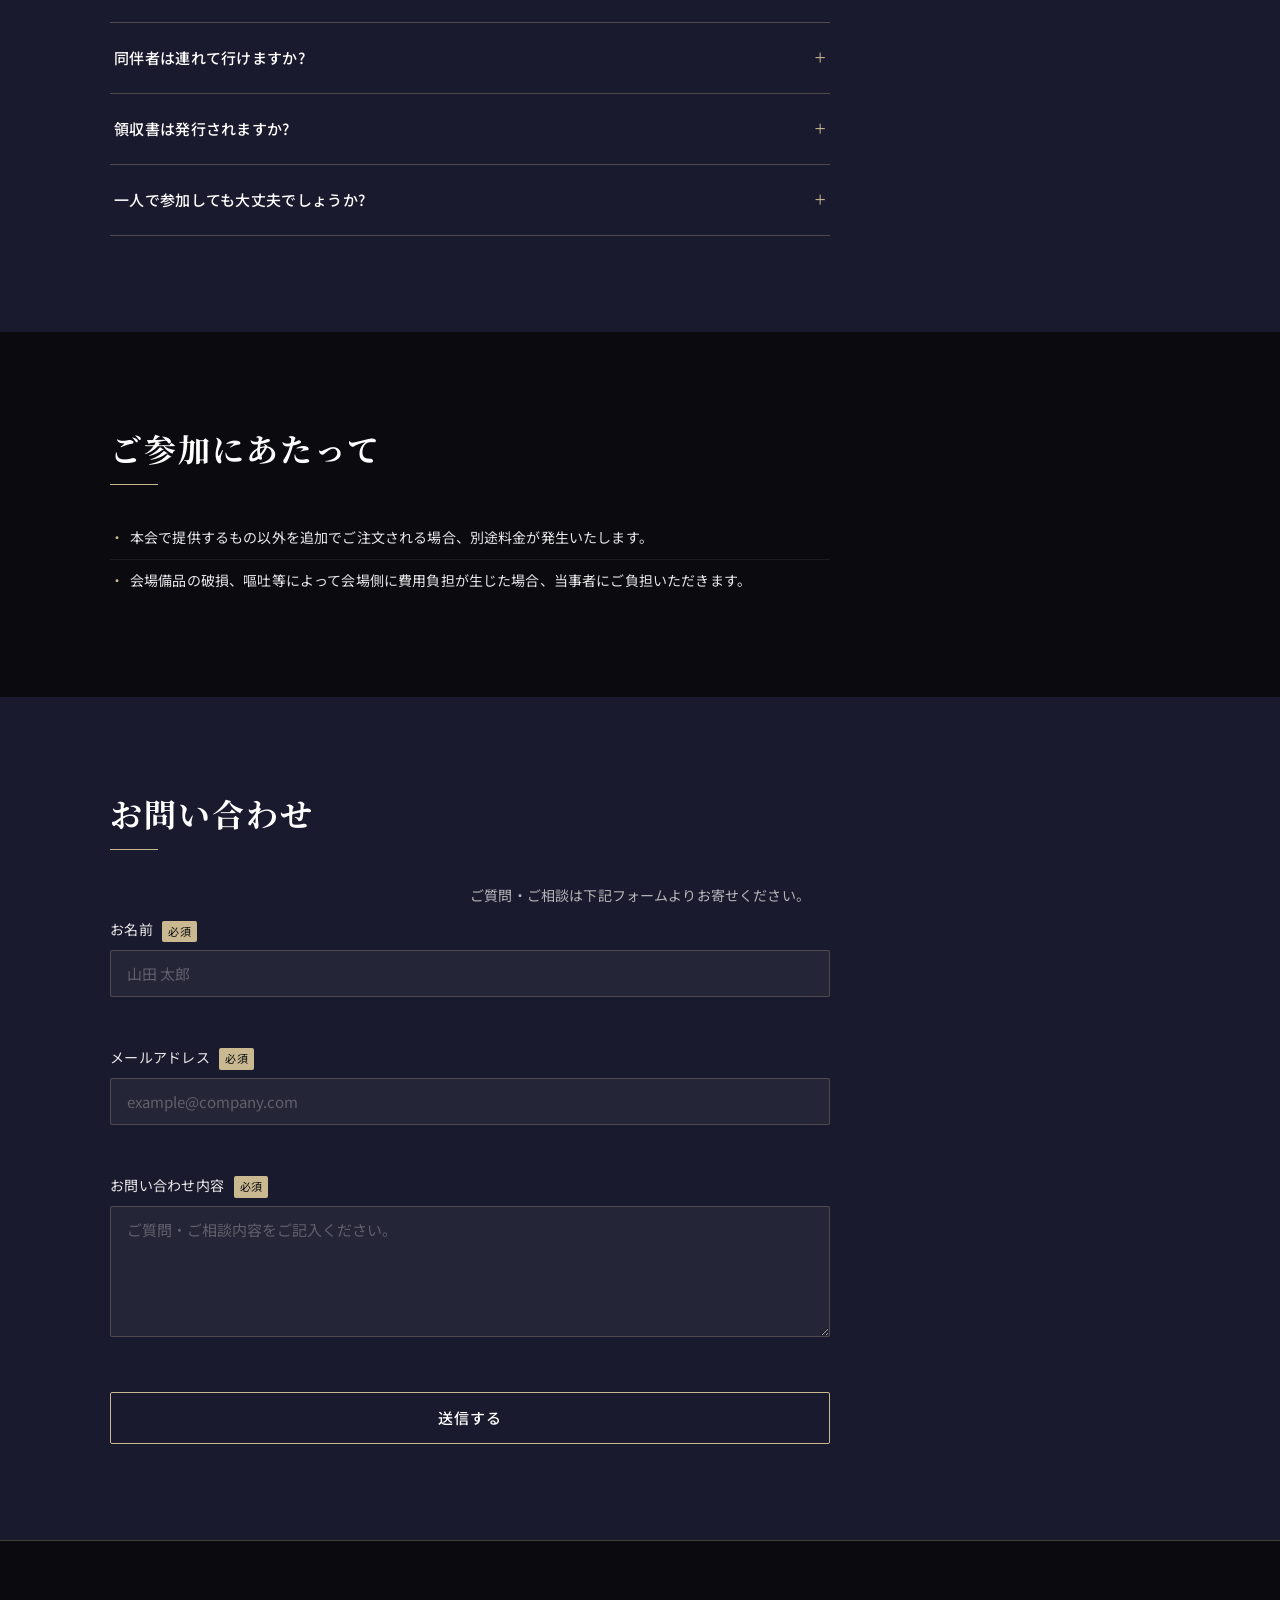
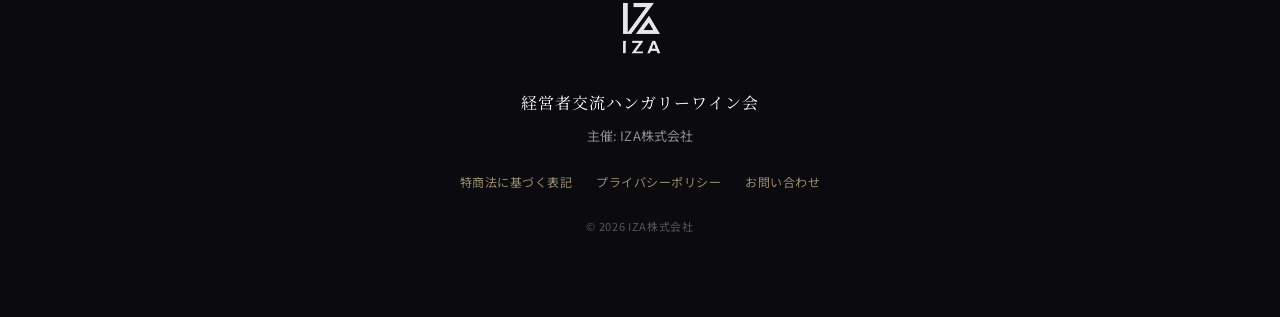
==== commit d1ee15ee: "feat: IZAロゴをフッターに追加（白抜き・透明背景版）" ====
--- a/class-e-lp/index.html
+++ b/class-e-lp/index.html
@@ -678,6 +678,9 @@
   <!-- ⑯ フッター -->
   <footer class="footer">
     <div class="container">
+      <div class="footer__logo-wrap">
+        <img src="images/iza-logo.png" alt="IZA株式会社" class="footer__logo">
+      </div>
       <p class="footer__title">経営者交流ハンガリーワイン会</p>
       <p class="footer__organizer">主催: IZA株式会社</p>
       <nav class="footer__nav" aria-label="フッターナビゲーション">
--- a/class-e-lp/css/style.css
+++ b/class-e-lp/css/style.css
@@ -1061,19 +1061,22 @@
 
 .wine-card__img-wrap {
   width: 100%;
-  aspect-ratio: 3 / 5;
+  height: 320px;
   overflow: hidden;
-  background: #111118;
+  background: #FFFFFF;
   display: flex;
   align-items: center;
   justify-content: center;
+  padding: 16px;
 }
 
 .wine-card__img {
-  width: 100%;
+  width: auto;
   height: 100%;
+  max-width: 100%;
+  max-height: 288px;
   object-fit: contain;
-  object-position: center;
+  object-position: center bottom;
   transition: transform 0.4s ease;
 }
 
@@ -1292,3 +1295,18 @@
     grid-template-columns: repeat(3, 1fr);
   }
 }
+
+/* ---------- フッターロゴ ---------- */
+.footer__logo-wrap {
+  display: flex;
+  justify-content: center;
+  margin-bottom: 20px;
+}
+
+.footer__logo {
+  width: auto;
+  height: 80px;
+  object-fit: contain;
+  filter: brightness(0) invert(1); /* 黒ロゴを白に反転 */
+  opacity: 0.9;
+}
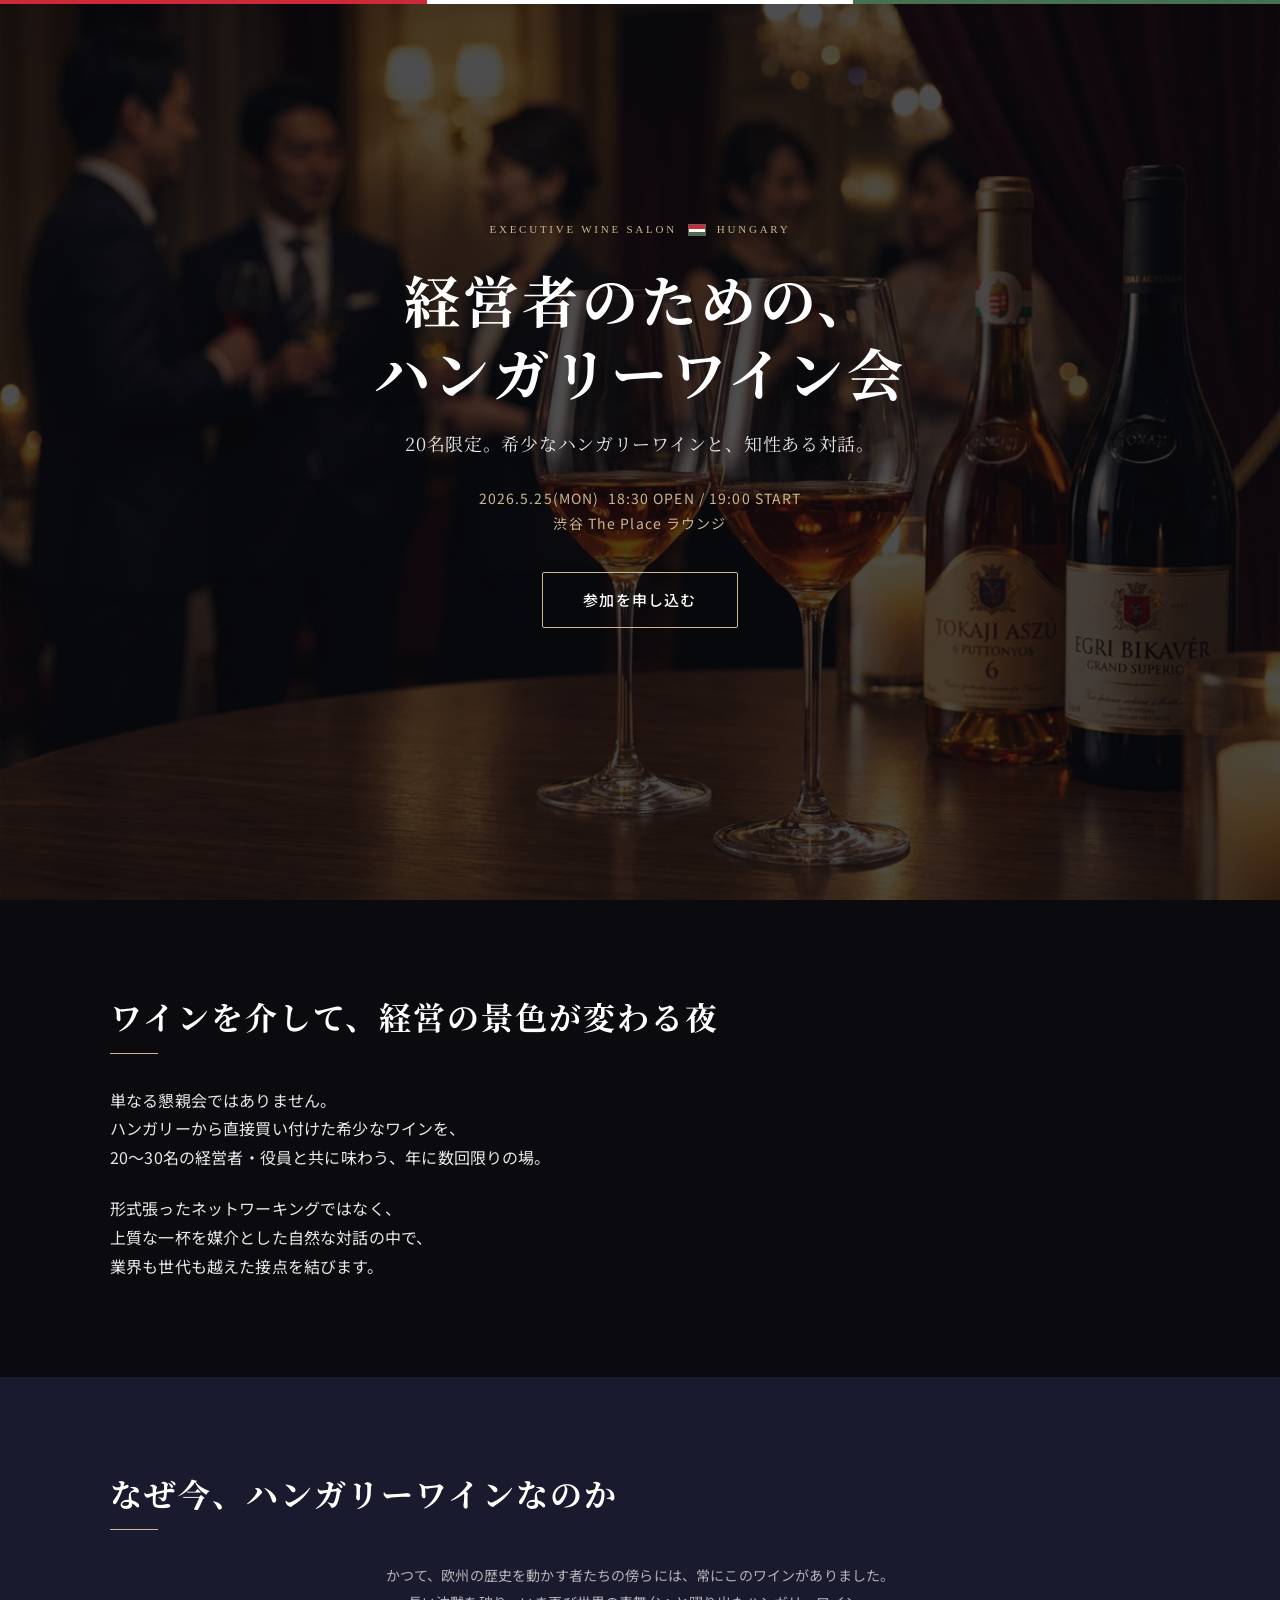
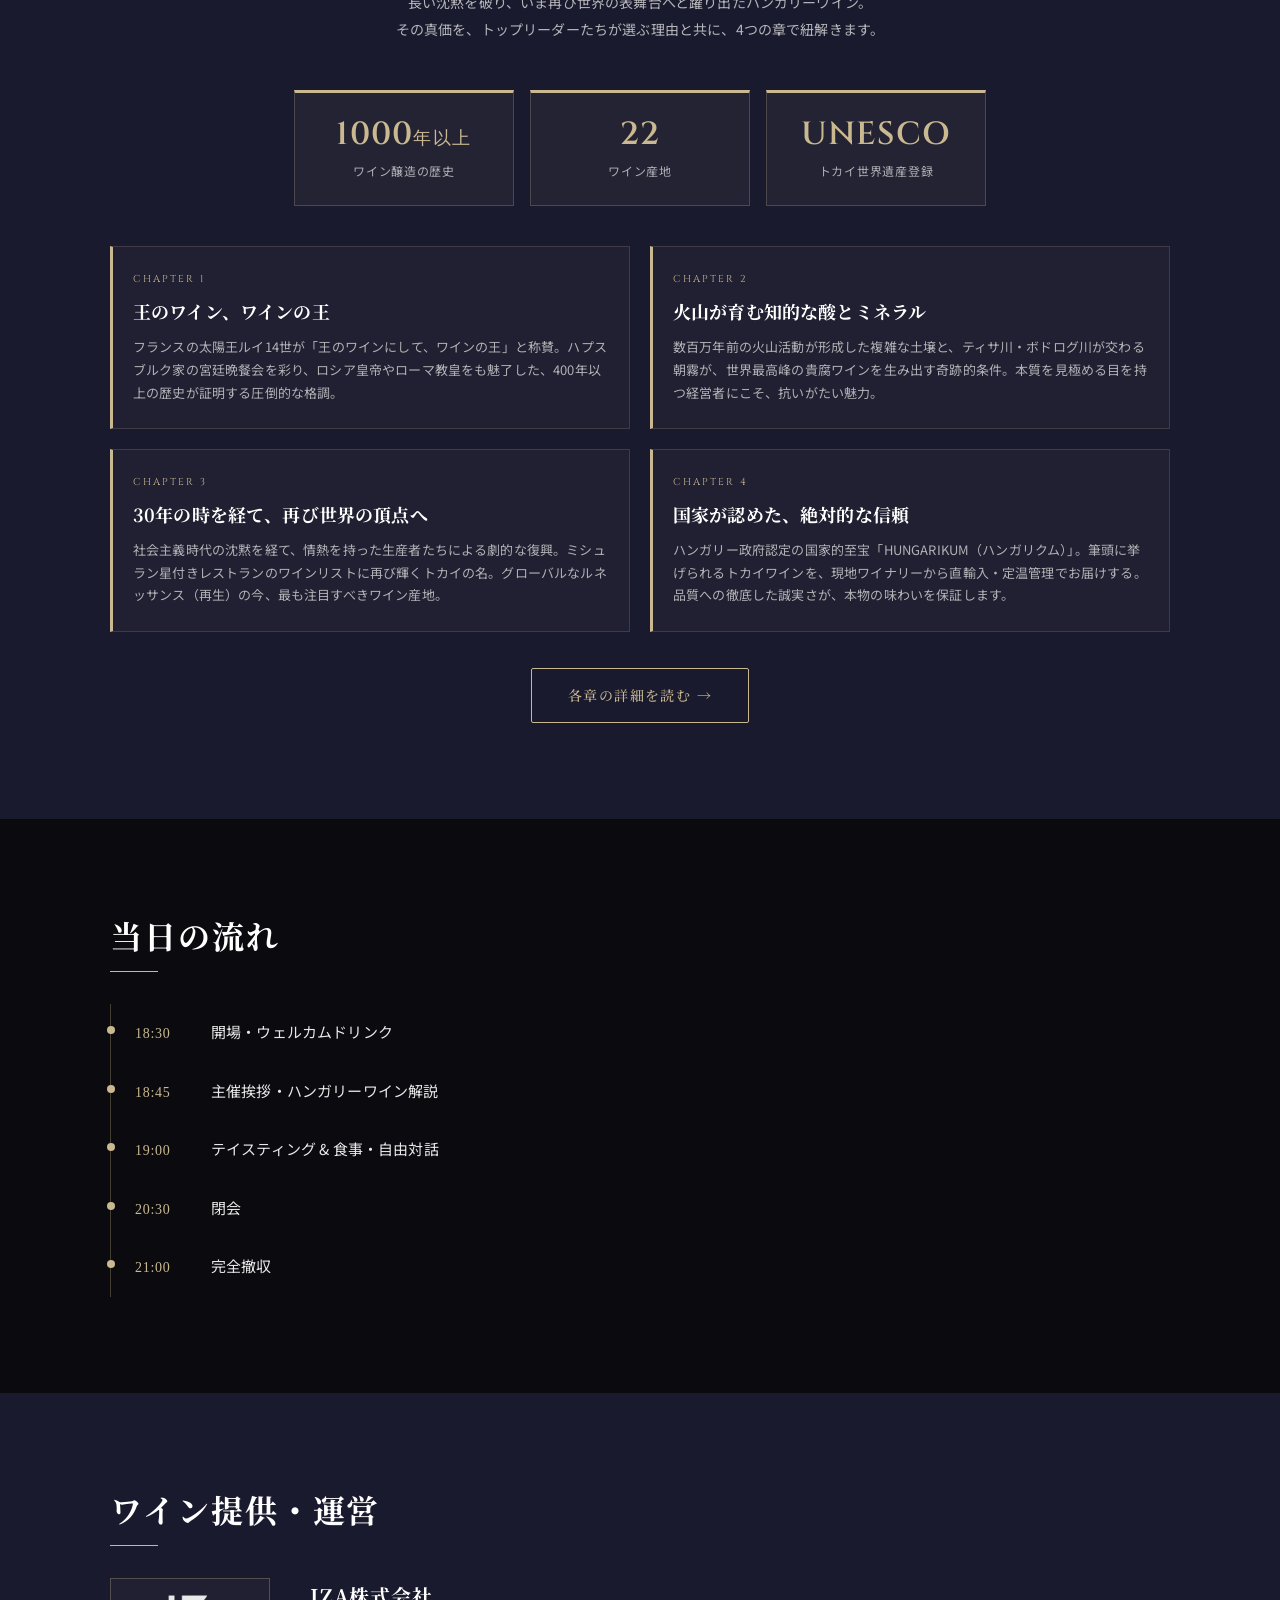
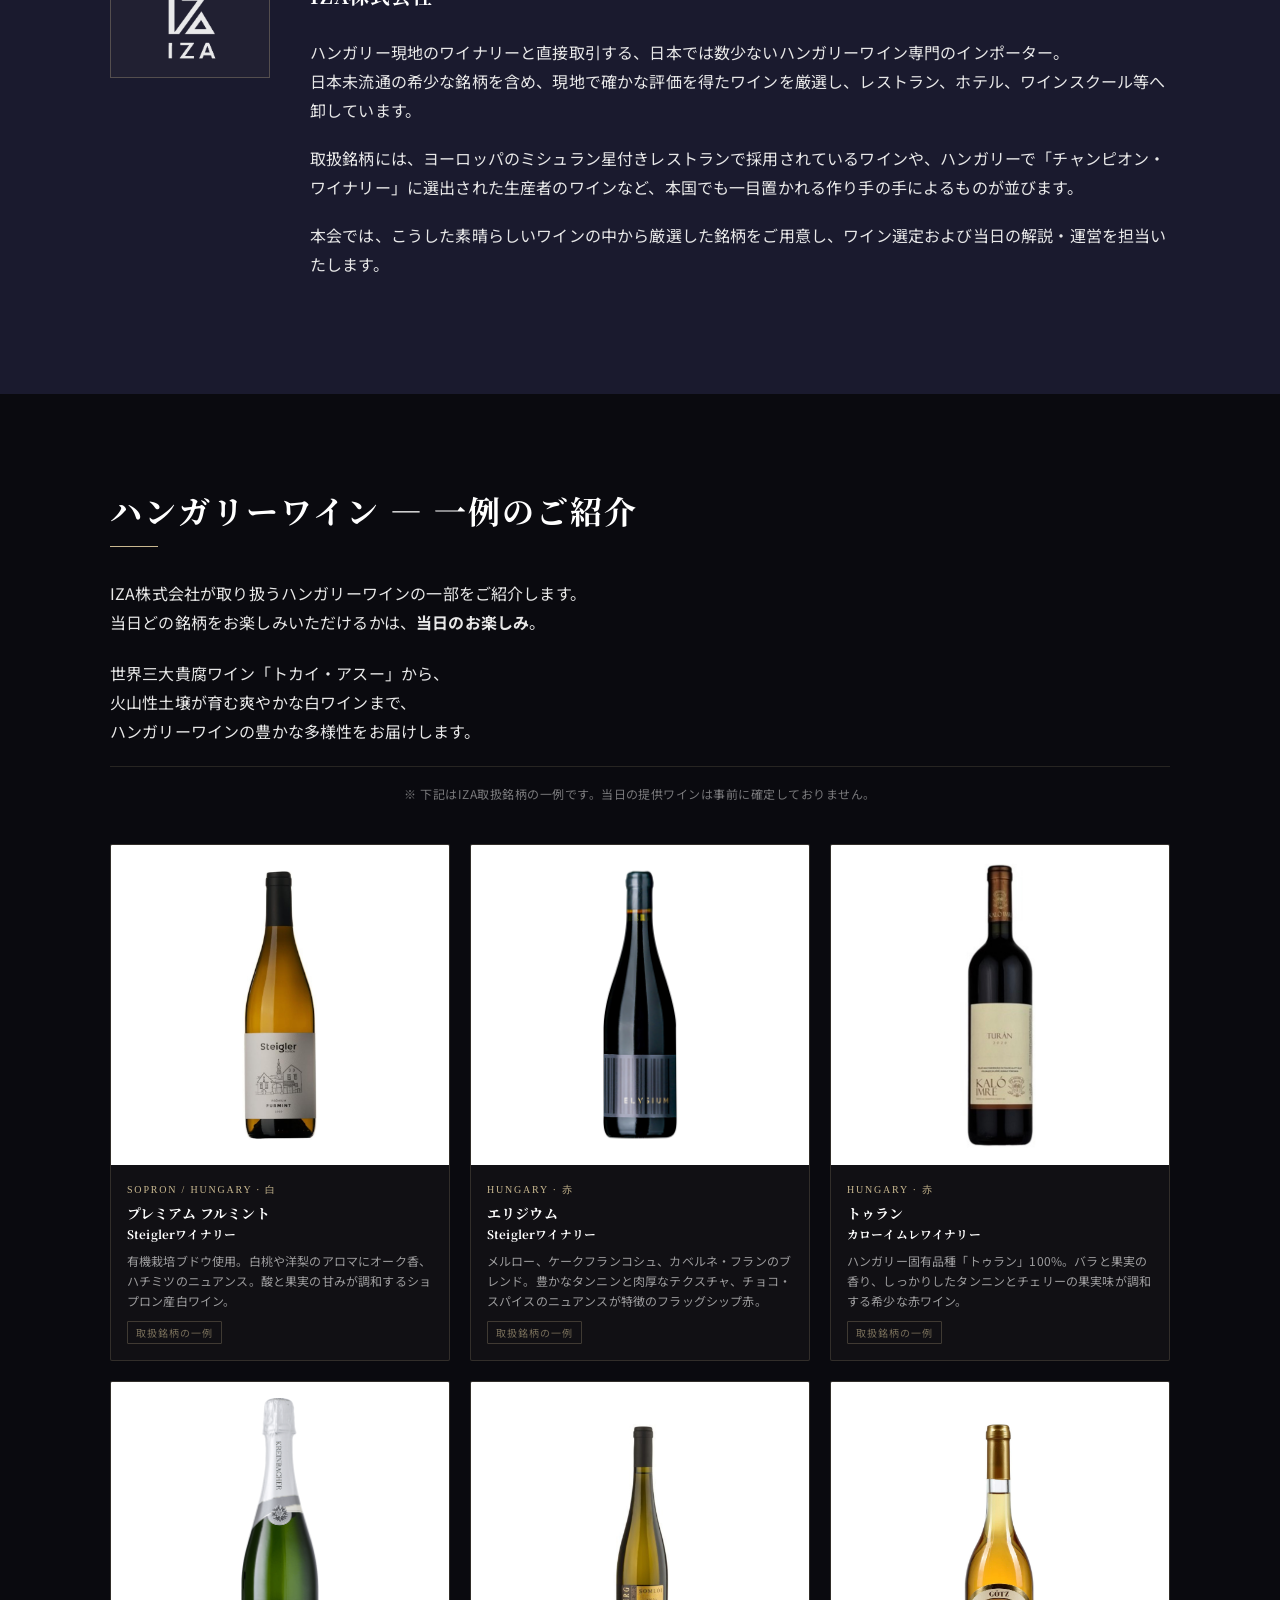
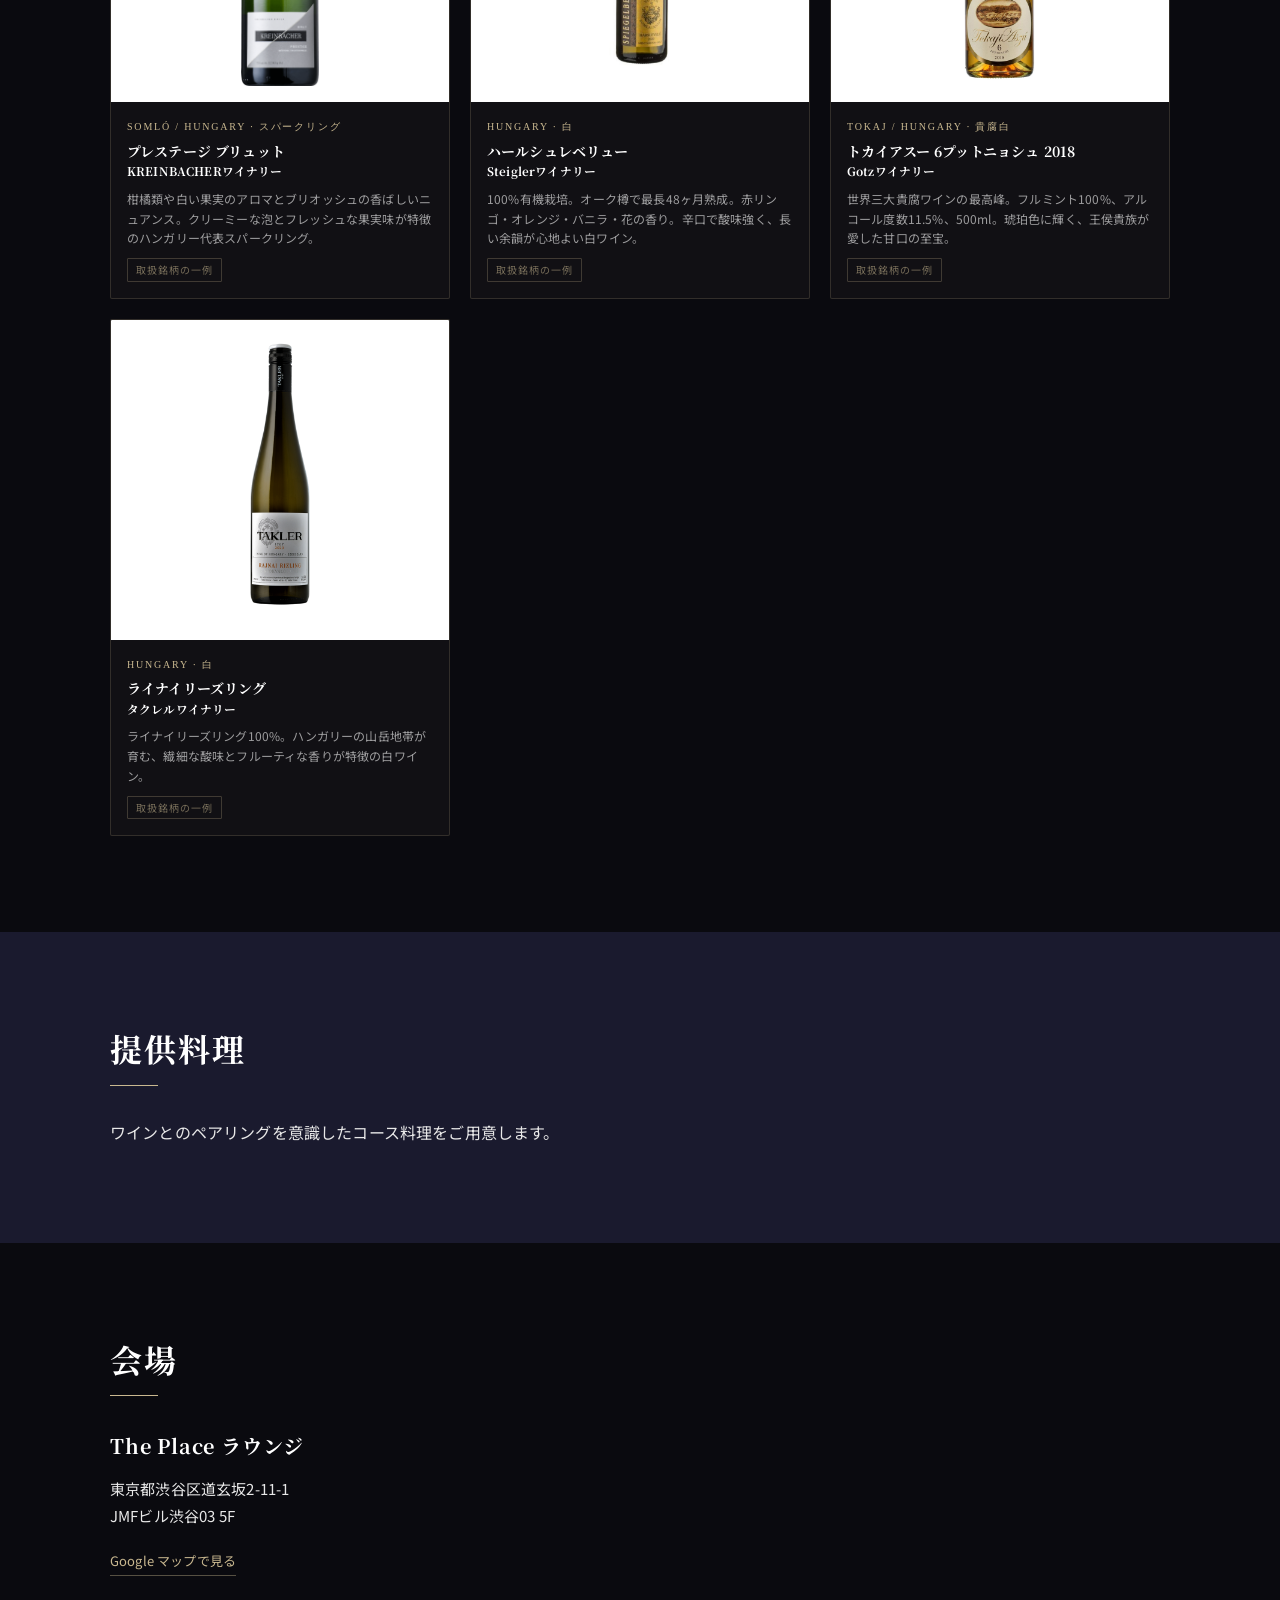
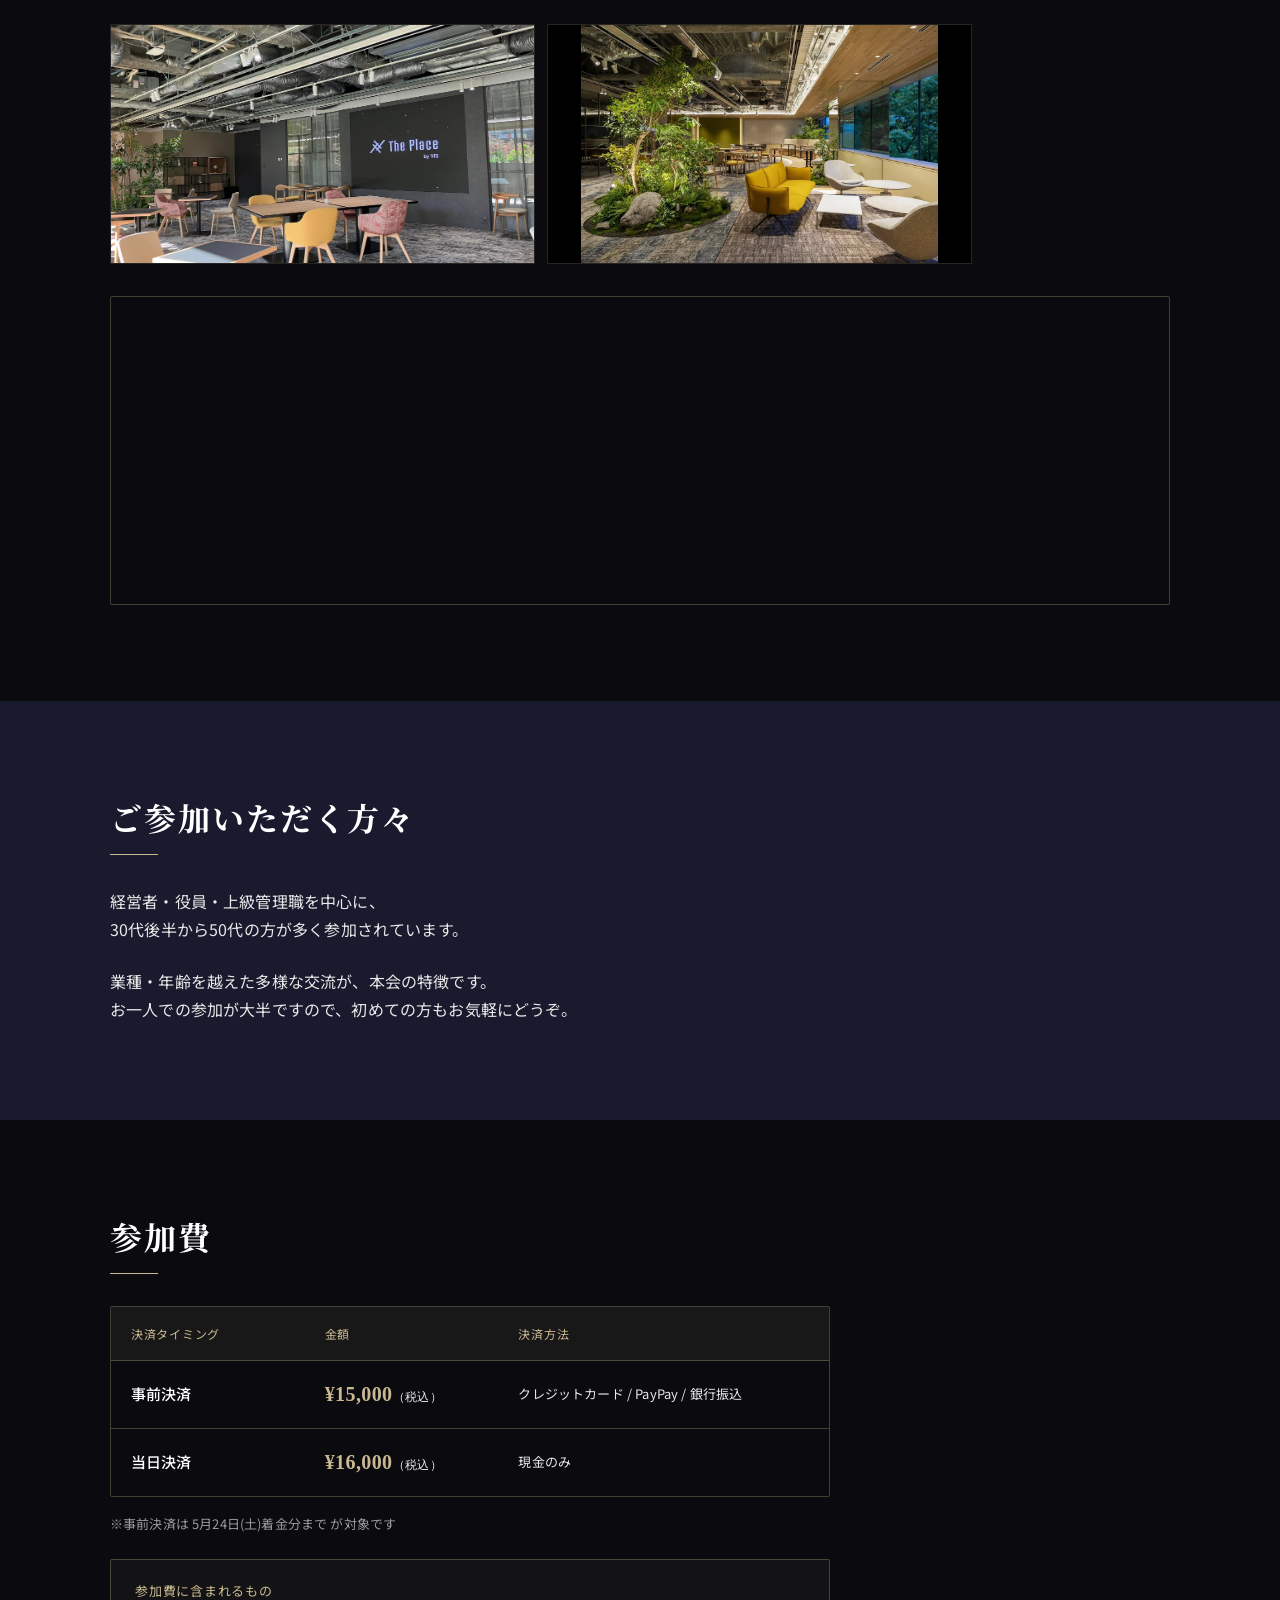
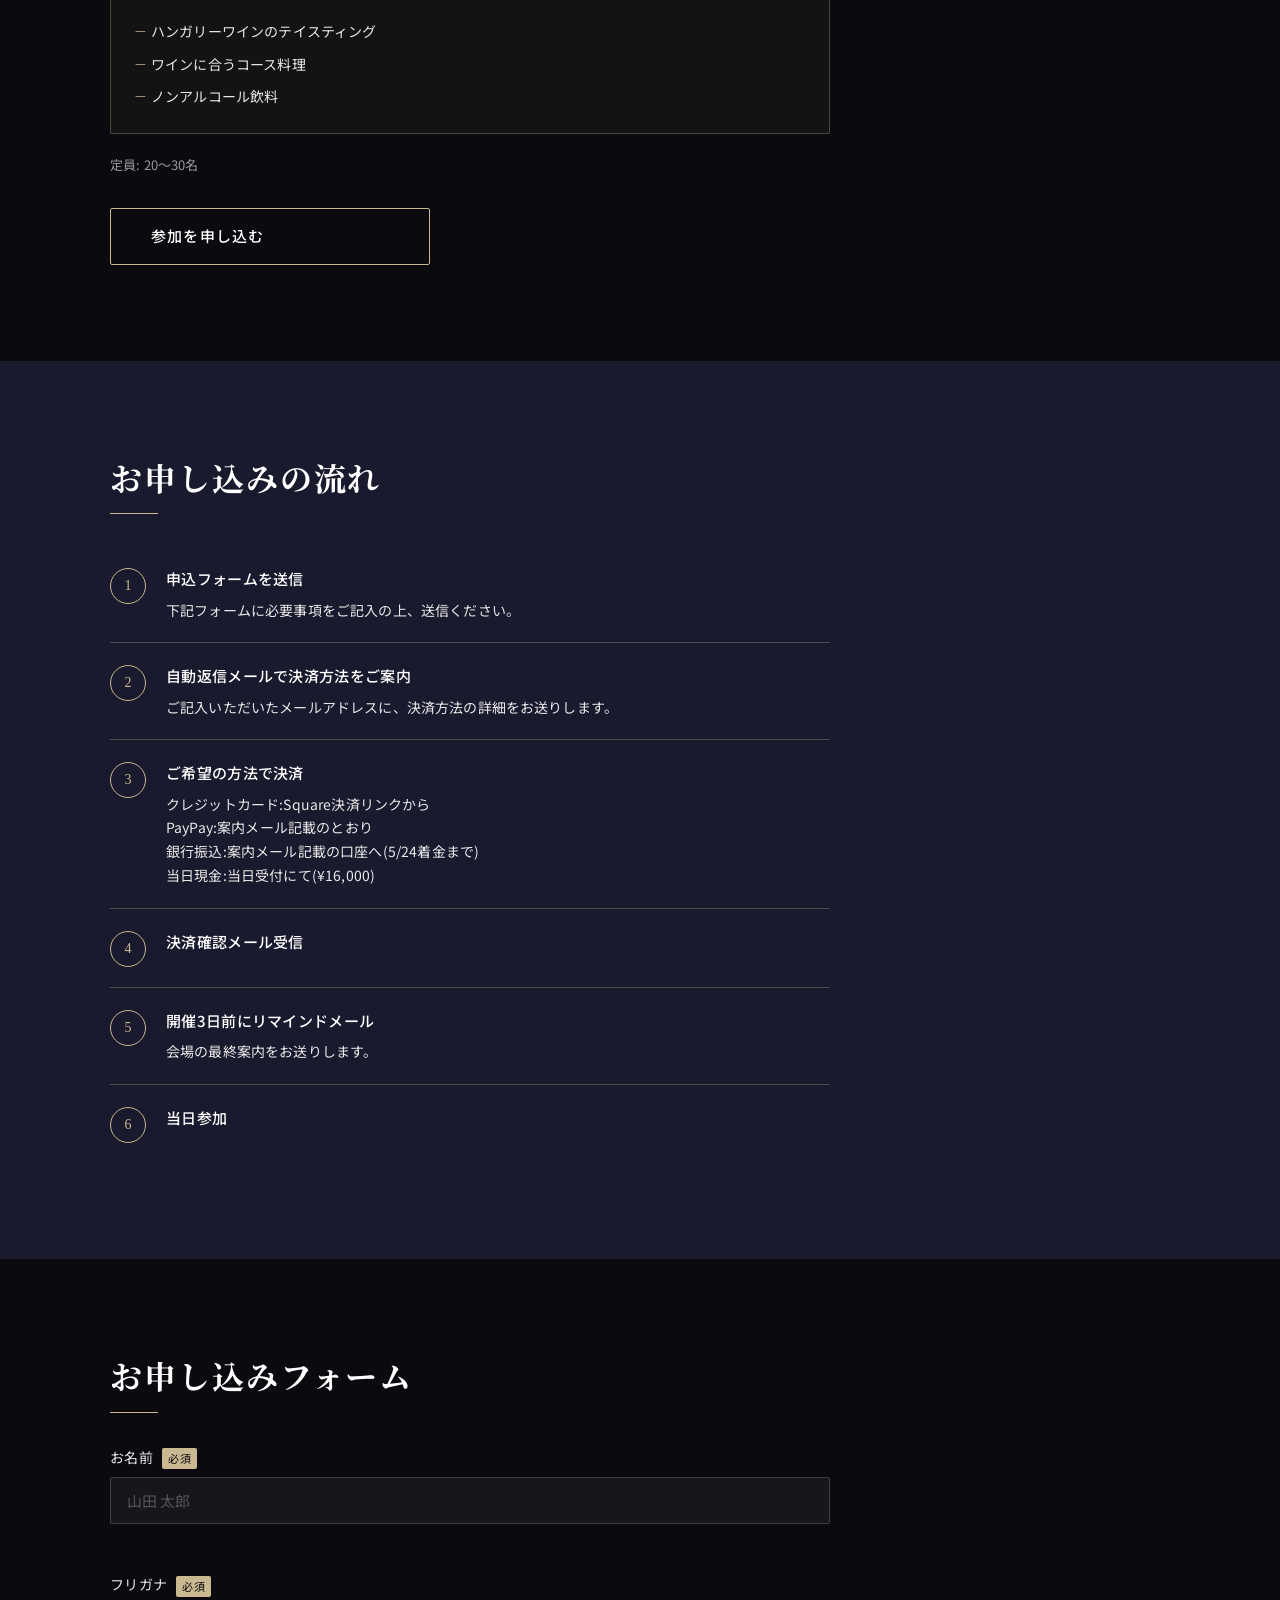
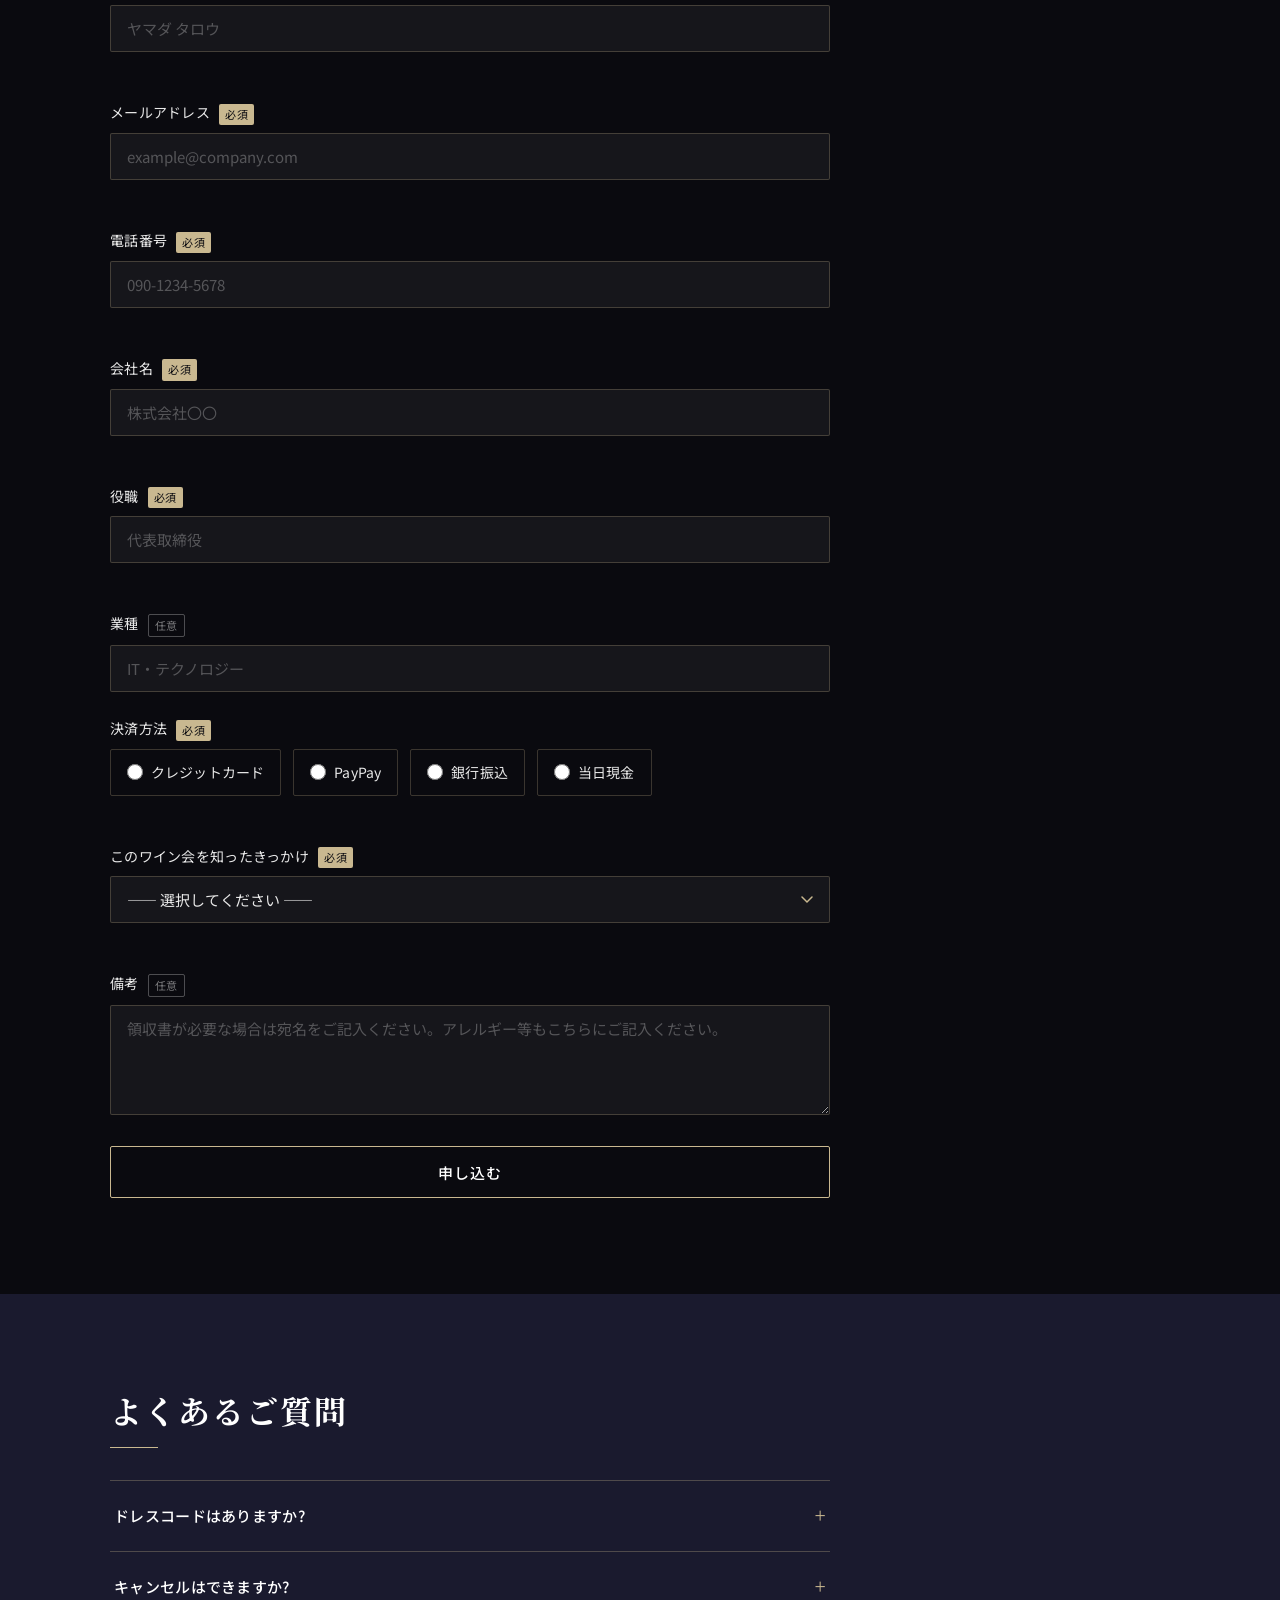
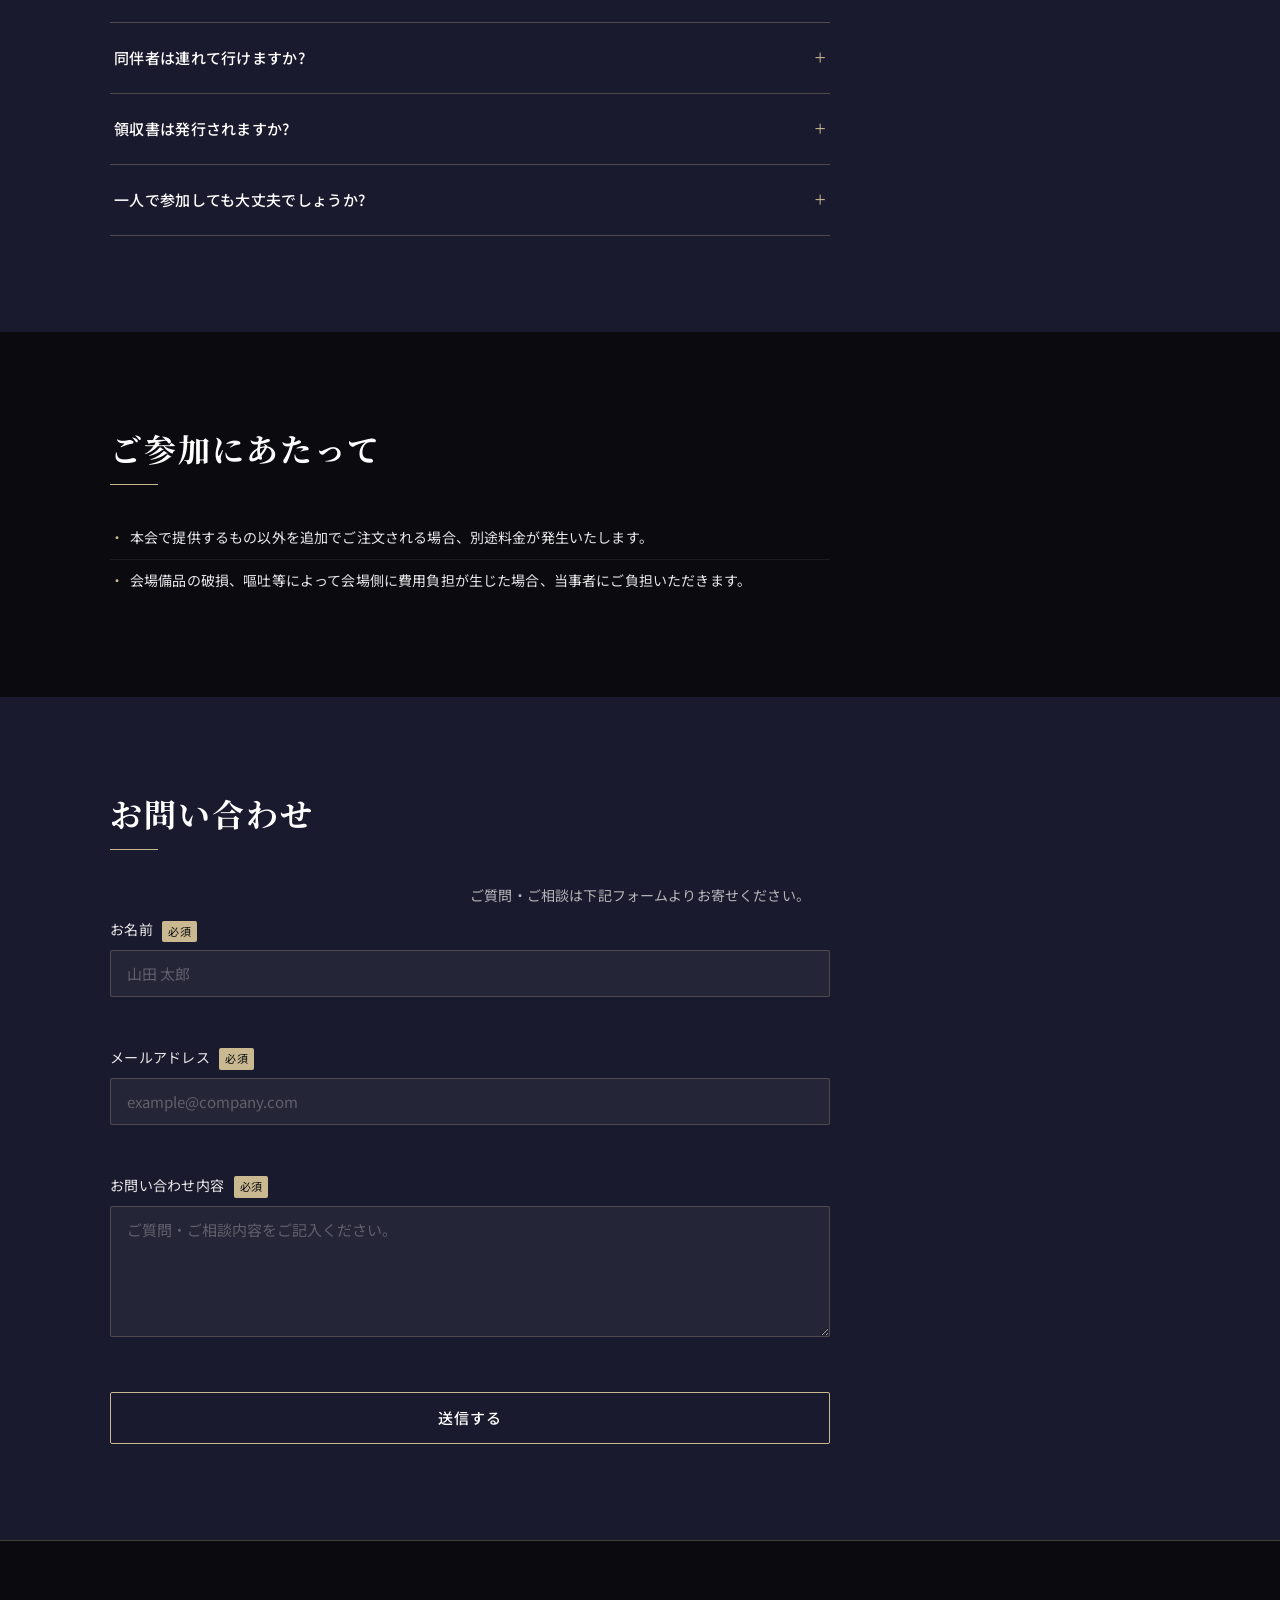
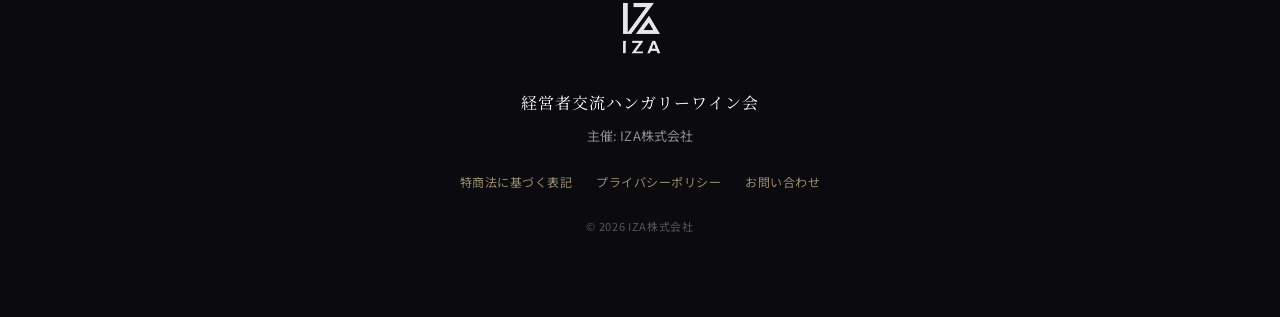
==== commit 21f94dbe: "feat: 会社紹介セクションのロゴをIZA画像ロゴに差し替え" ====
--- a/class-e-lp/index.html
+++ b/class-e-lp/index.html
@@ -218,7 +218,7 @@
       <h2 class="section__title">ワイン提供・運営</h2>
       <div class="organizer__inner">
         <div class="organizer__logo-area">
-          <div class="organizer__logo-text">IZA</div>
+          <img src="images/iza-logo.png" alt="IZA株式会社" class="organizer__logo-img">
         </div>
         <div class="organizer__text">
           <p class="organizer__name">IZA株式会社</p>
--- a/class-e-lp/css/style.css
+++ b/class-e-lp/css/style.css
@@ -1310,3 +1310,13 @@
   filter: brightness(0) invert(1); /* 黒ロゴを白に反転 */
   opacity: 0.9;
 }
+
+/* ---------- 会社紹介セクション ロゴ画像 ---------- */
+.organizer__logo-img {
+  width: auto;
+  height: 100px;
+  max-width: 160px;
+  object-fit: contain;
+  filter: brightness(0) invert(1);
+  opacity: 0.9;
+}
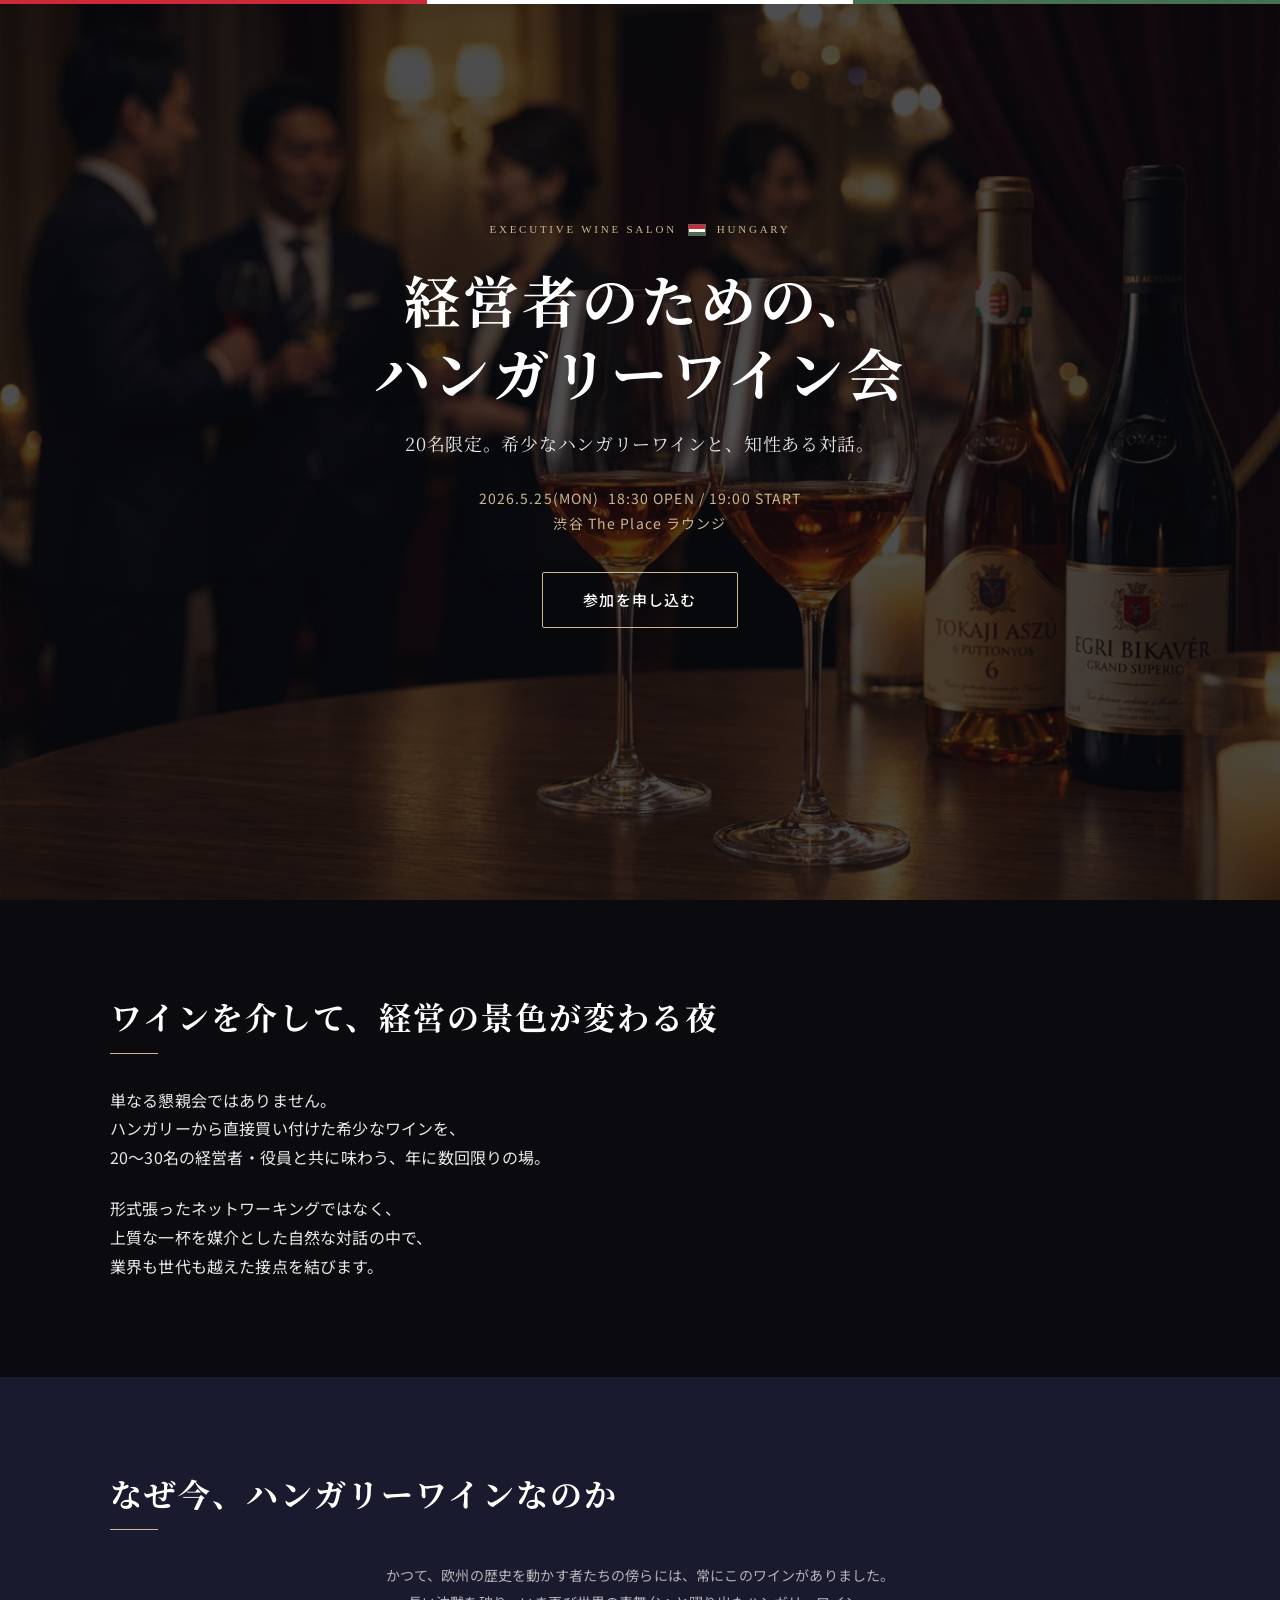
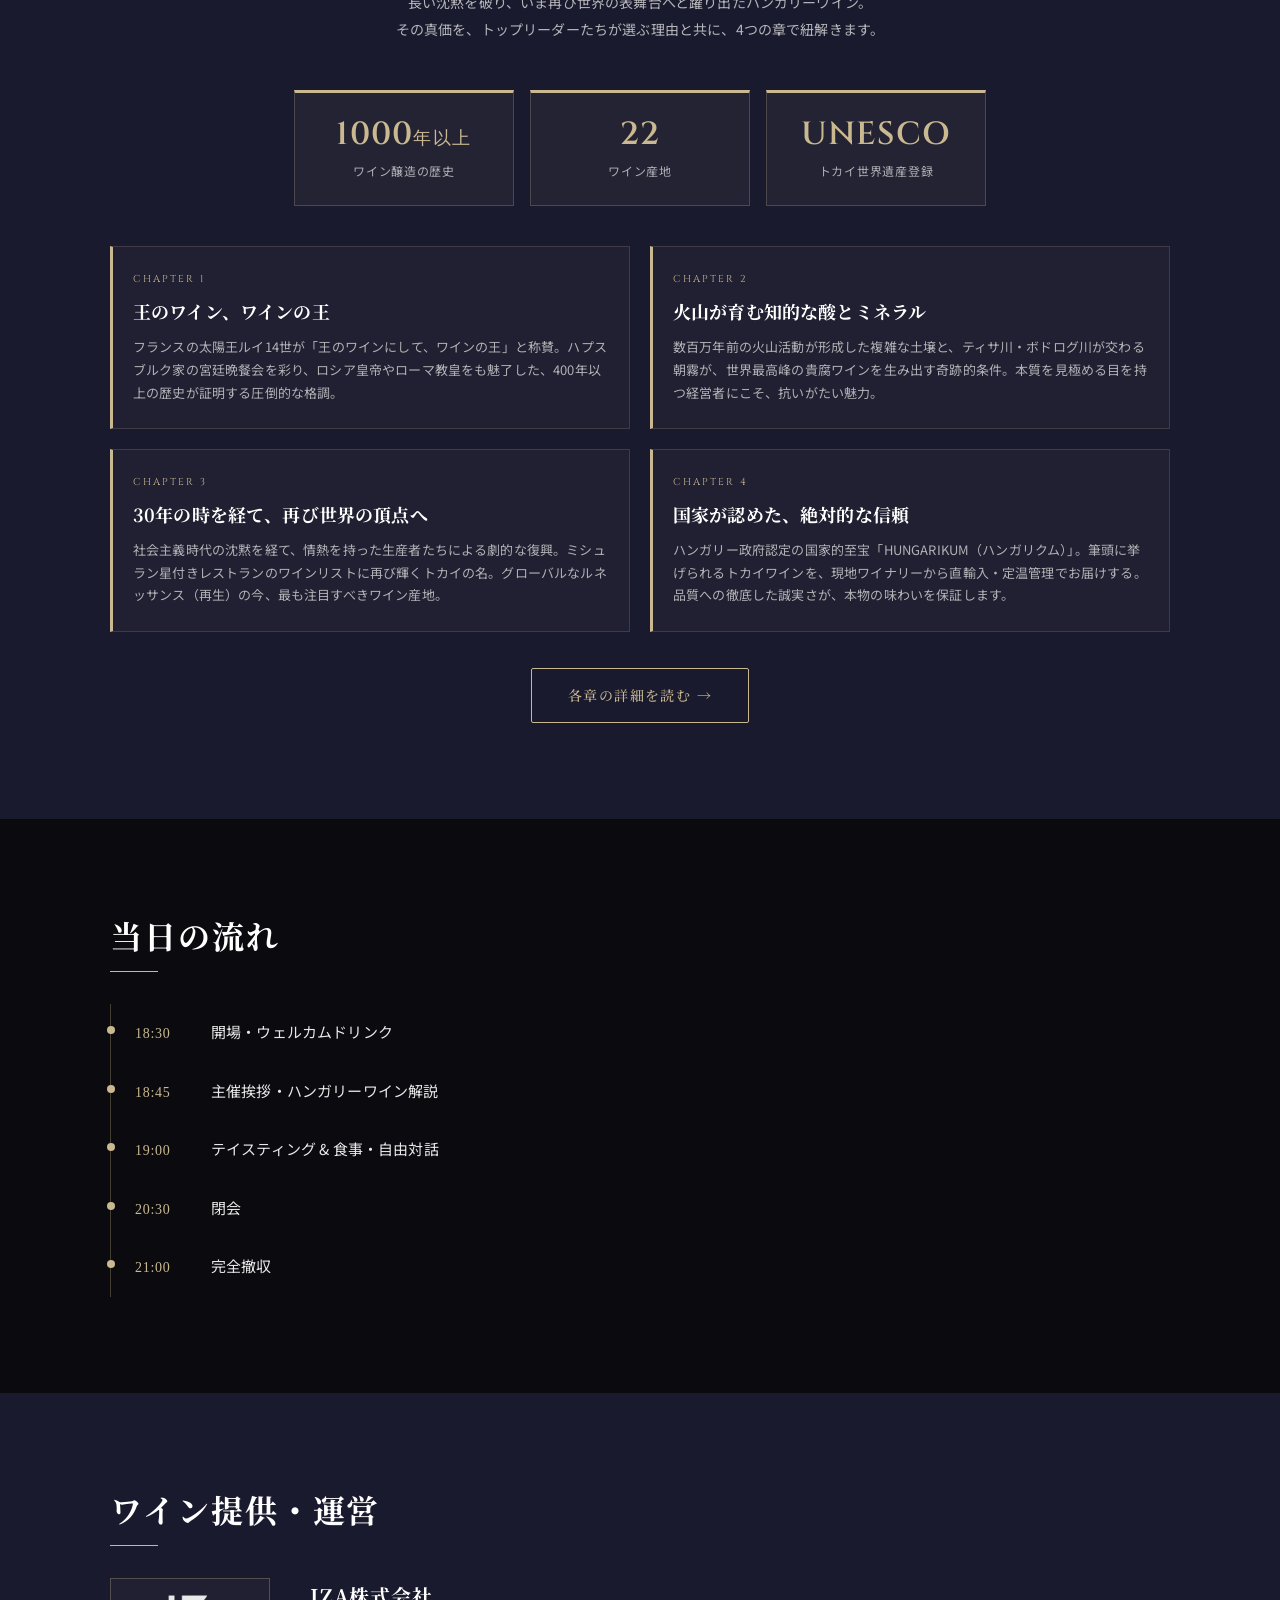
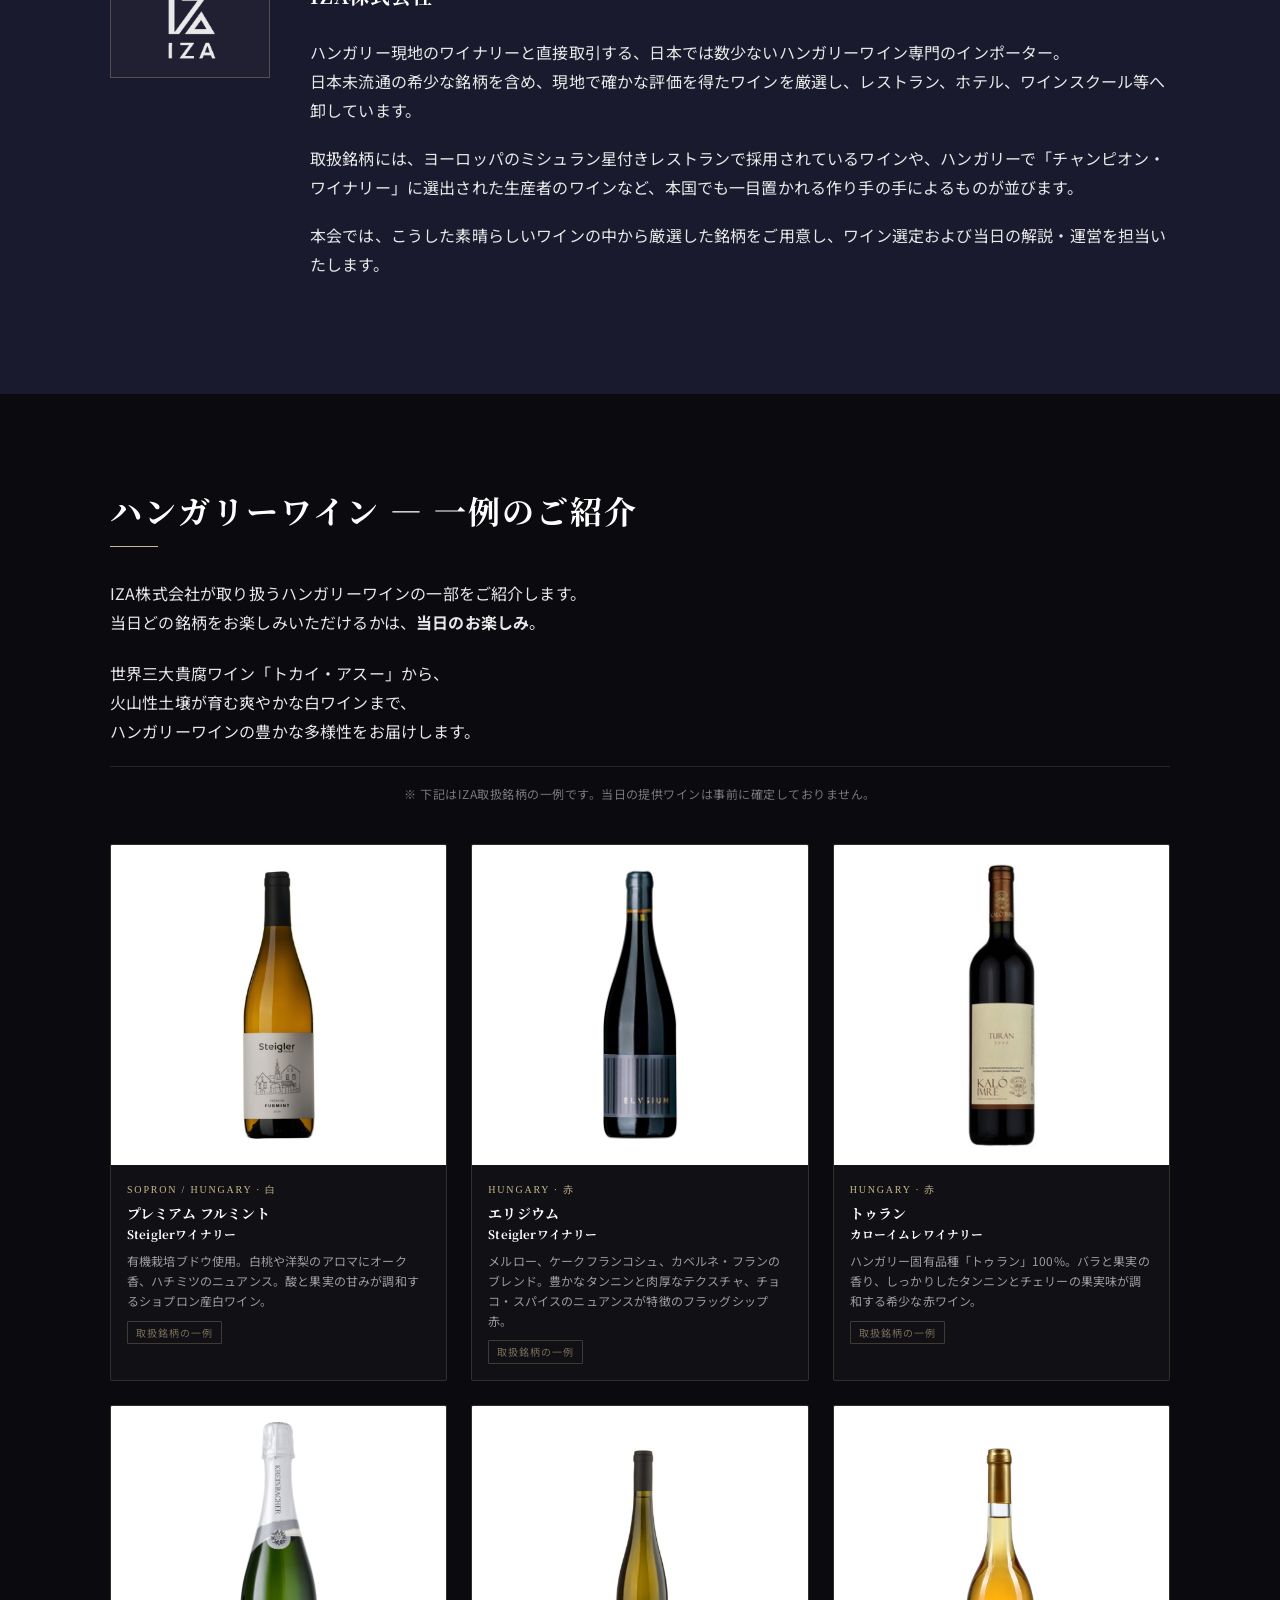
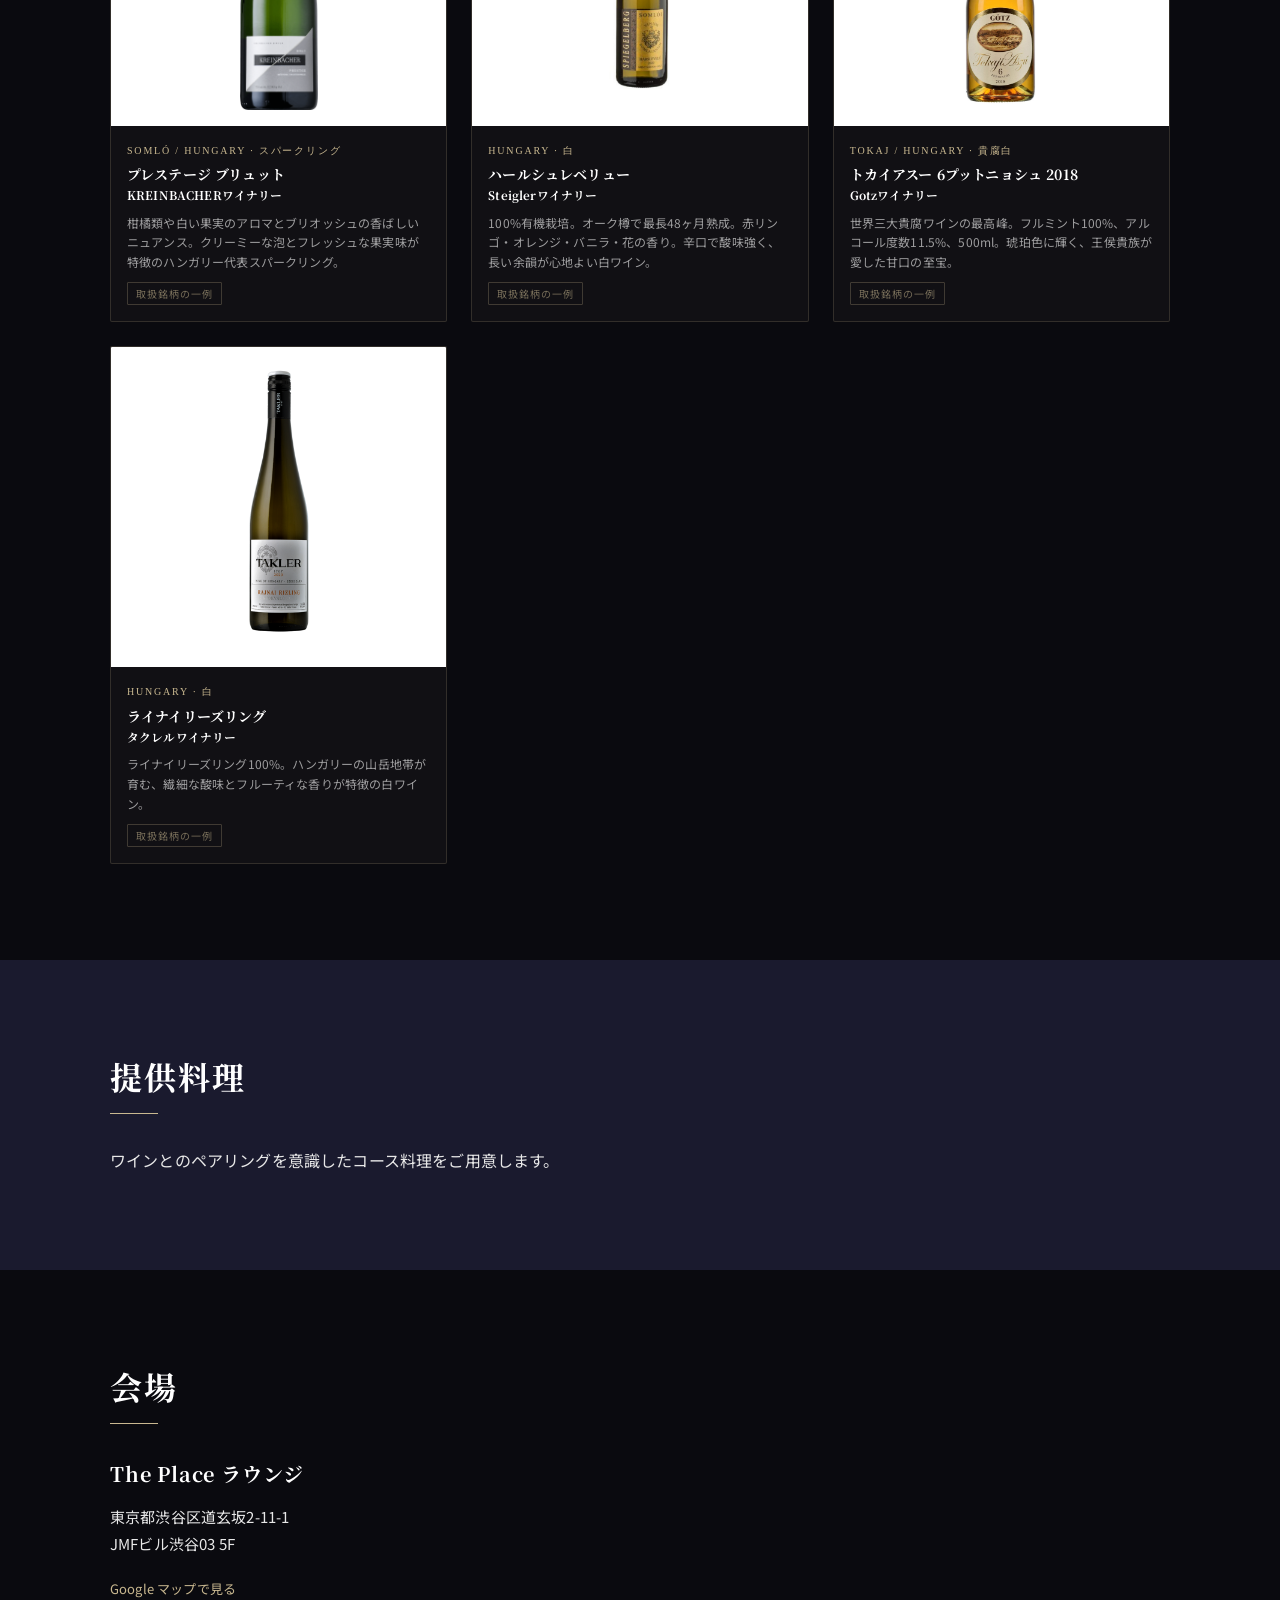
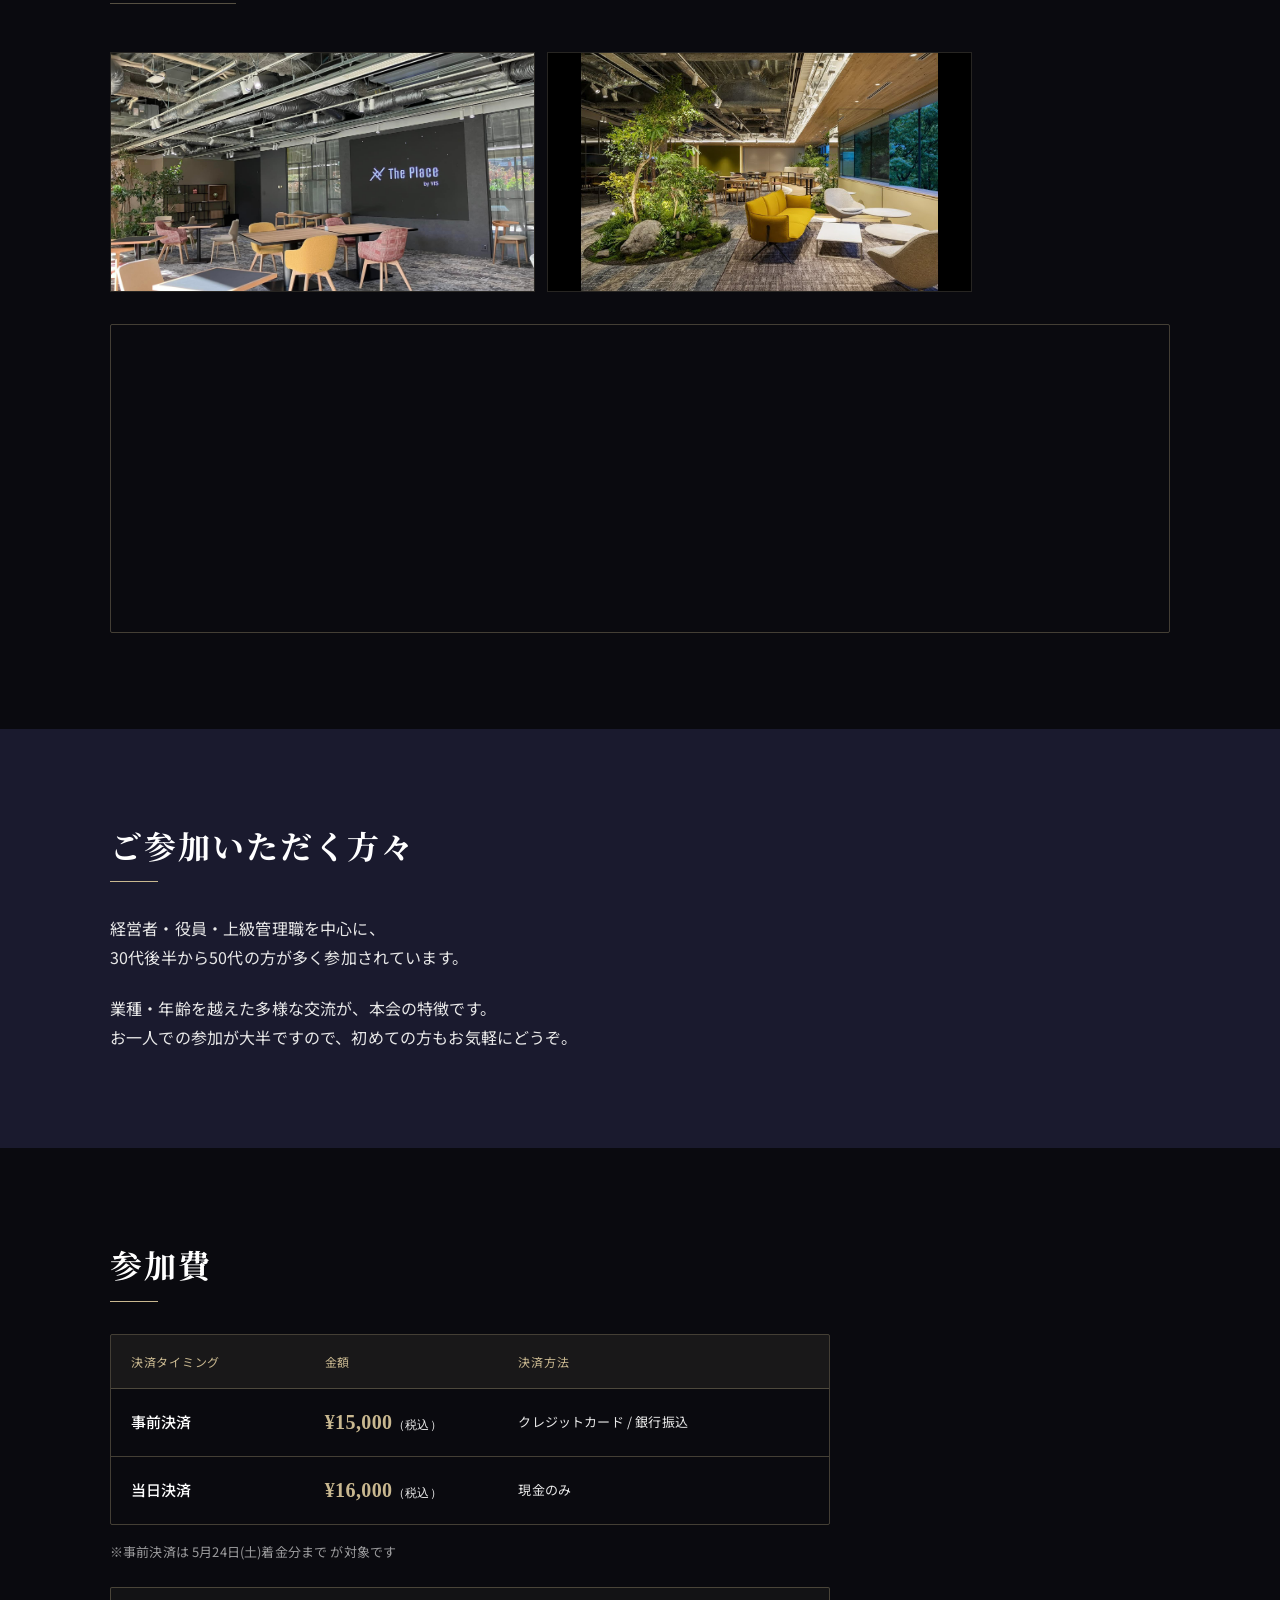
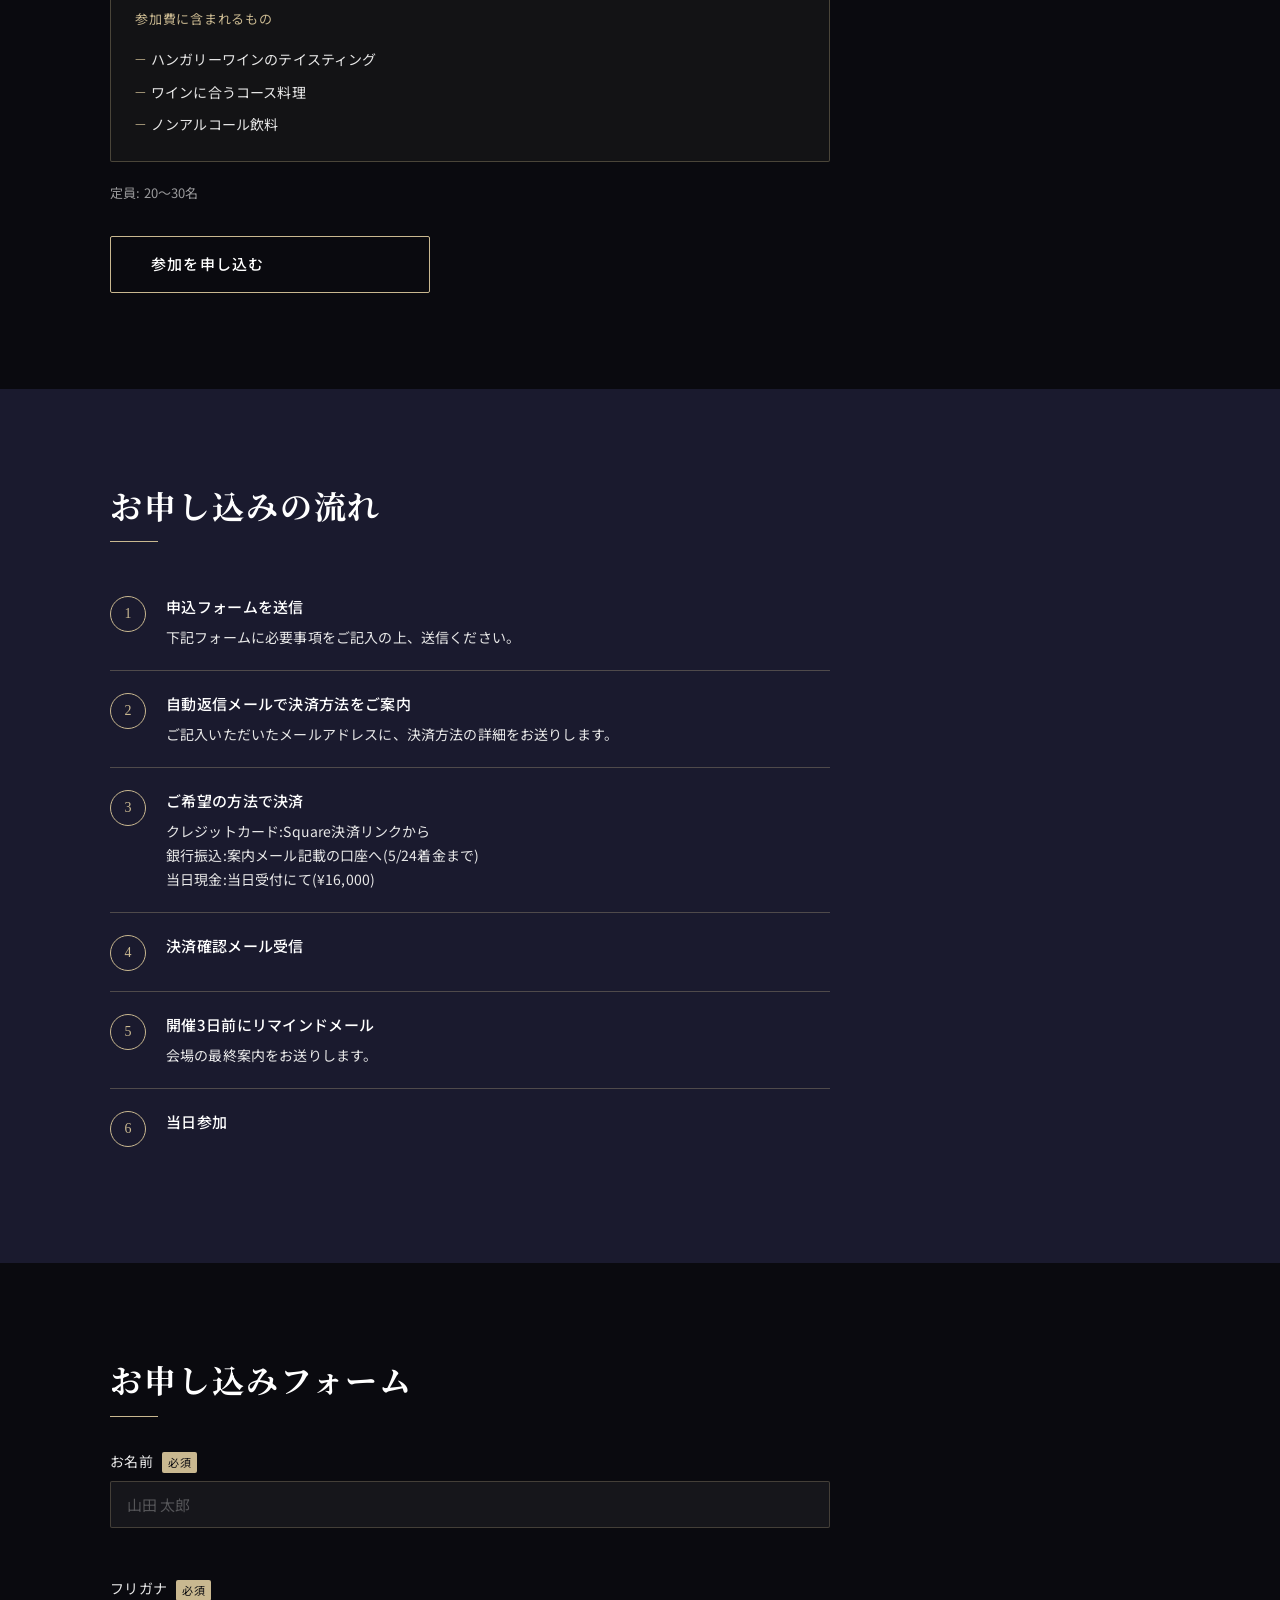
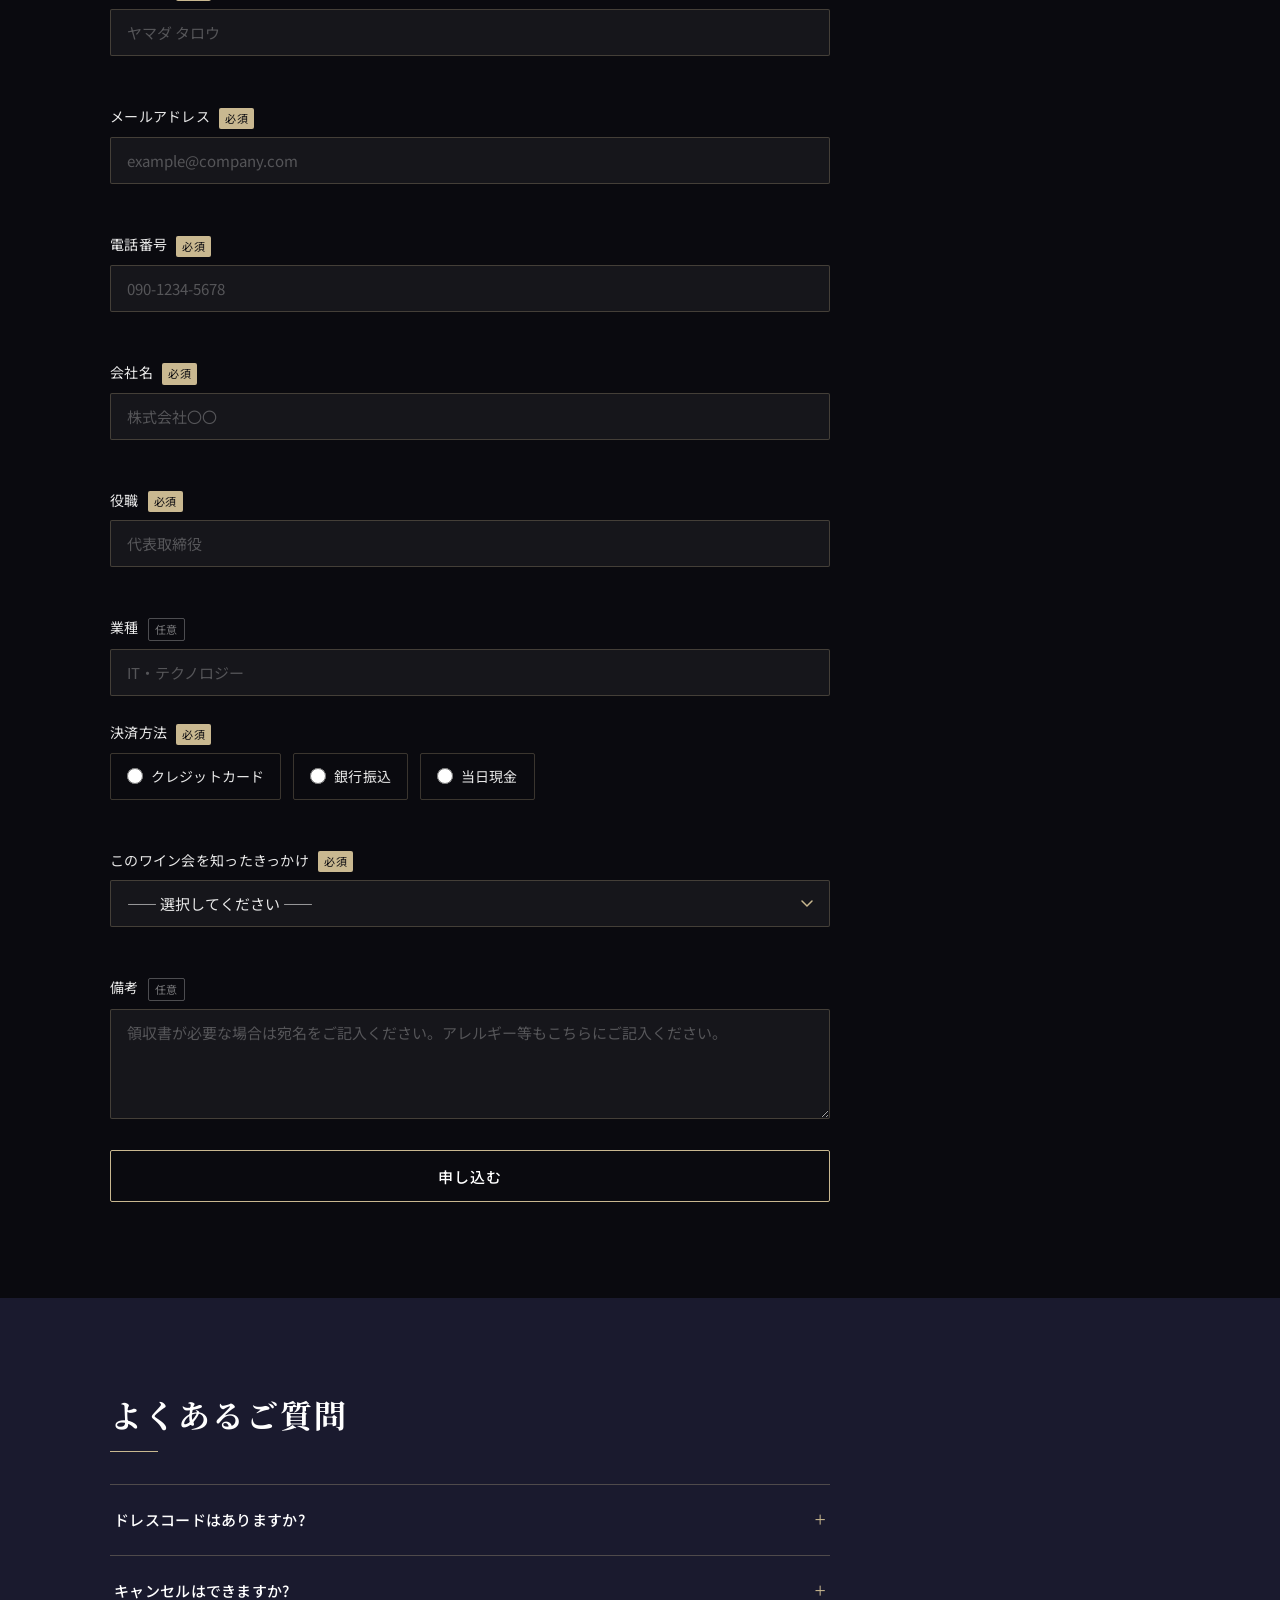
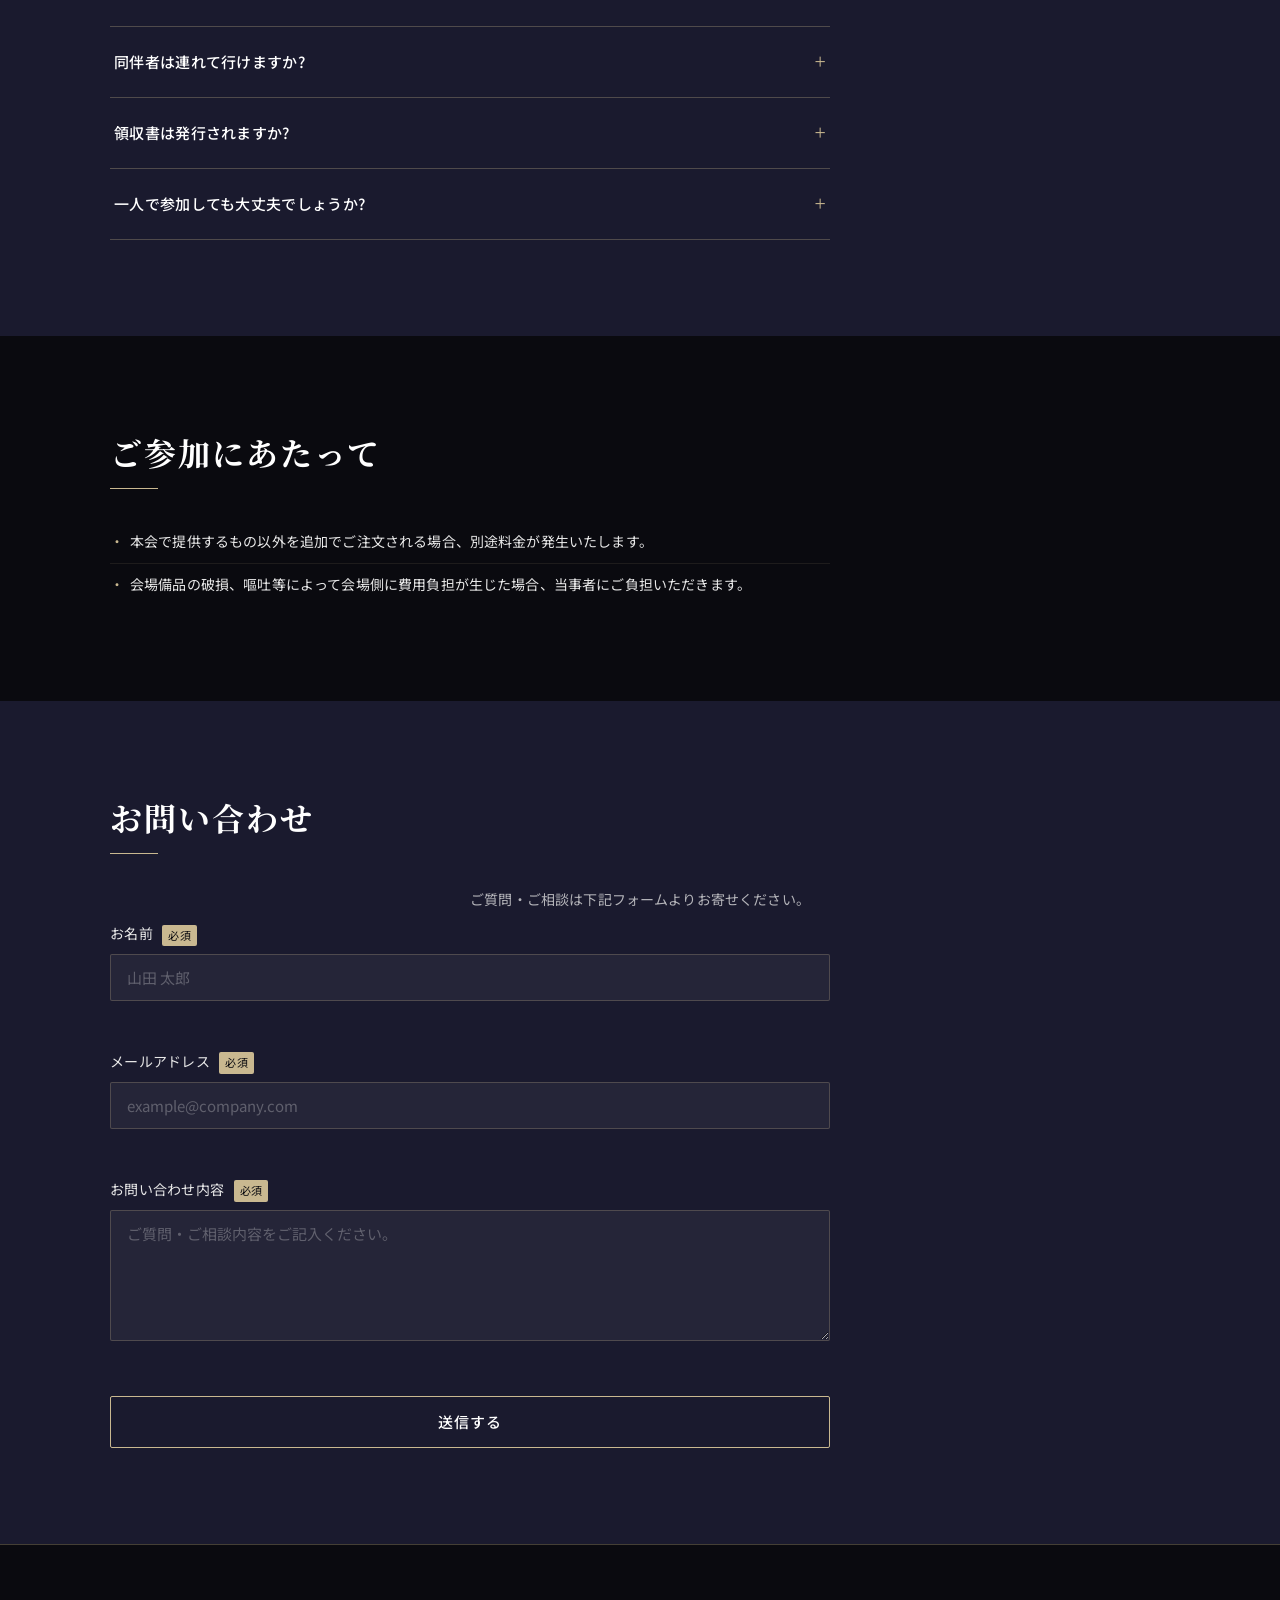
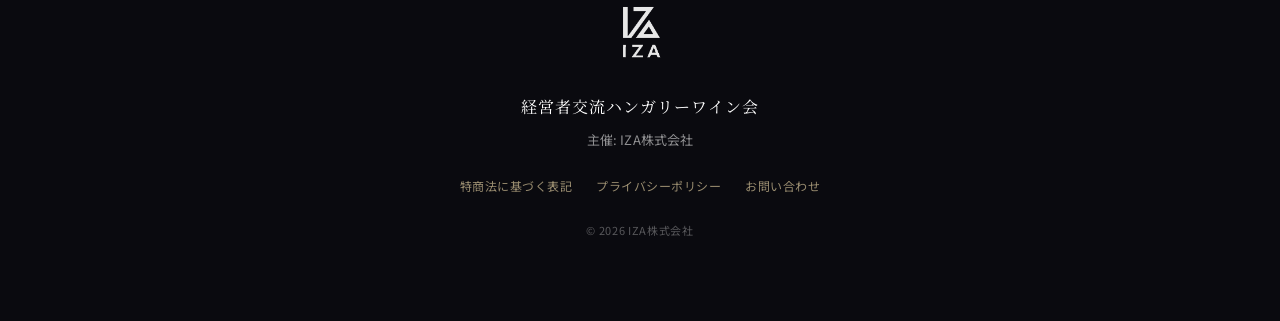
==== commit abe1319d: "fix: 決済方法からPayPayを削除 PayPay決済が現在利用不可のため、関連表示・選択肢を全て削除。  - index.html: 申込フォームのラジオボタンからPayPayを削除 - ind" ====
--- a/class-e-lp/index.html
+++ b/class-e-lp/index.html
@@ -403,7 +403,7 @@
         <div class="pricing__row">
           <span class="pricing__label">事前決済</span>
           <span class="pricing__amount">¥15,000<small>（税込）</small></span>
-          <span class="pricing__method">クレジットカード / PayPay / 銀行振込</span>
+          <span class="pricing__method">クレジットカード / 銀行振込</span>
         </div>
         <div class="pricing__row">
           <span class="pricing__label">当日決済</span>
@@ -450,7 +450,6 @@
             <p class="step__title">ご希望の方法で決済</p>
             <p class="step__desc">
               クレジットカード:Square決済リンクから<br>
-              PayPay:案内メール記載のとおり<br>
               銀行振込:案内メール記載の口座へ(5/24着金まで)<br>
               当日現金:当日受付にて(¥16,000)
             </p>
@@ -536,10 +535,6 @@
               <label class="radio-label">
                 <input type="radio" name="payment" value="クレジットカード" required>
                 <span>クレジットカード</span>
-              </label>
-              <label class="radio-label">
-                <input type="radio" name="payment" value="PayPay">
-                <span>PayPay</span>
               </label>
               <label class="radio-label">
                 <input type="radio" name="payment" value="銀行振込">
--- a/class-e-lp/css/style.css
+++ b/class-e-lp/css/style.css
@@ -1031,18 +1031,16 @@
   gap: 24px;
   margin-top: 40px;
 }
-
 @media (max-width: 600px) {
   .wine-grid {
     grid-template-columns: 1fr;
     gap: 20px;
   }
 }
-
 @media (min-width: 900px) {
   .wine-grid {
-    grid-template-columns: repeat(4, 1fr);
-    gap: 20px;
+    grid-template-columns: repeat(3, 1fr);
+    gap: 24px;
   }
 }
 
@@ -1289,12 +1287,7 @@
 }
 
 /* ---------- ワイングリッド 7本対応 ---------- */
-/* 7枚の場合は3列表示（最後の行は左寄せ） */
-@media (min-width: 900px) {
-  .wine-grid {
-    grid-template-columns: repeat(3, 1fr);
-  }
-}
+/* 7枚: PC=3列(3+3+1)、タブレット=2列、スマホ=1列 */
 
 /* ---------- フッターロゴ ---------- */
 .footer__logo-wrap {
